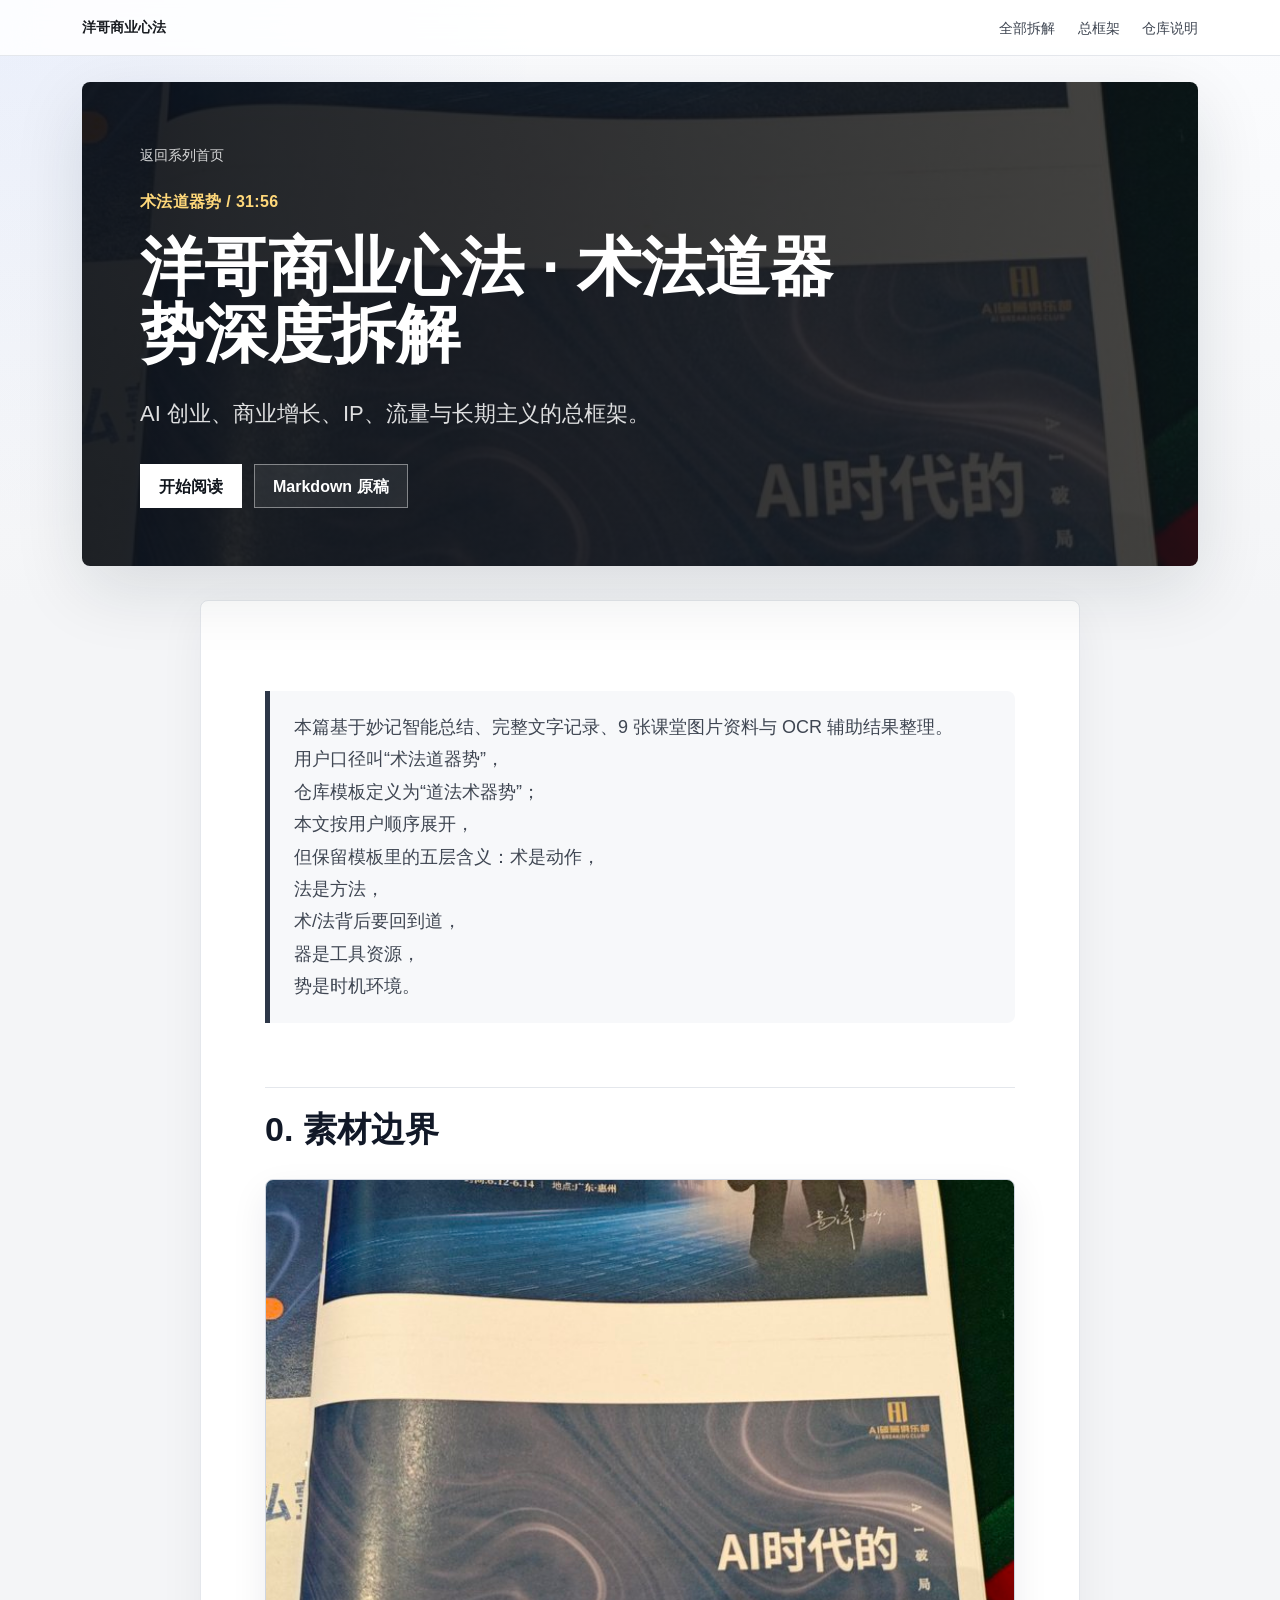
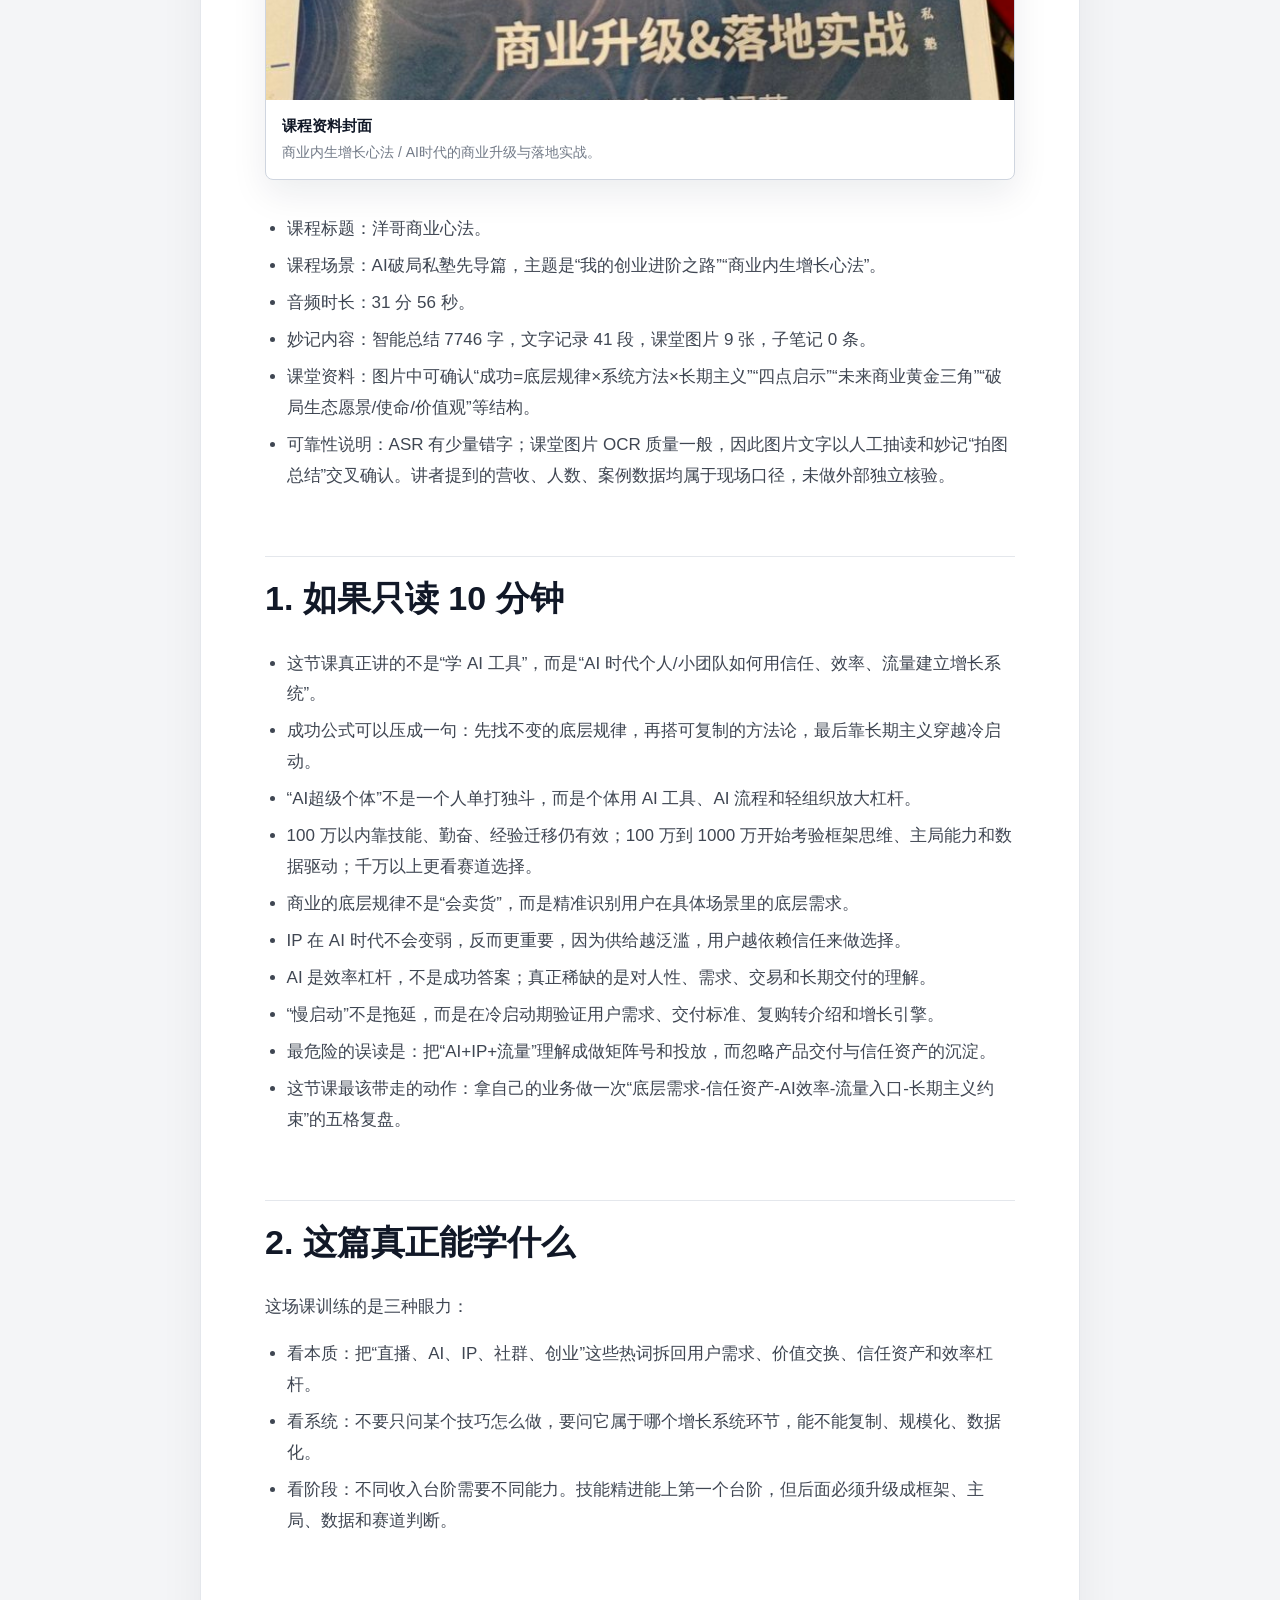
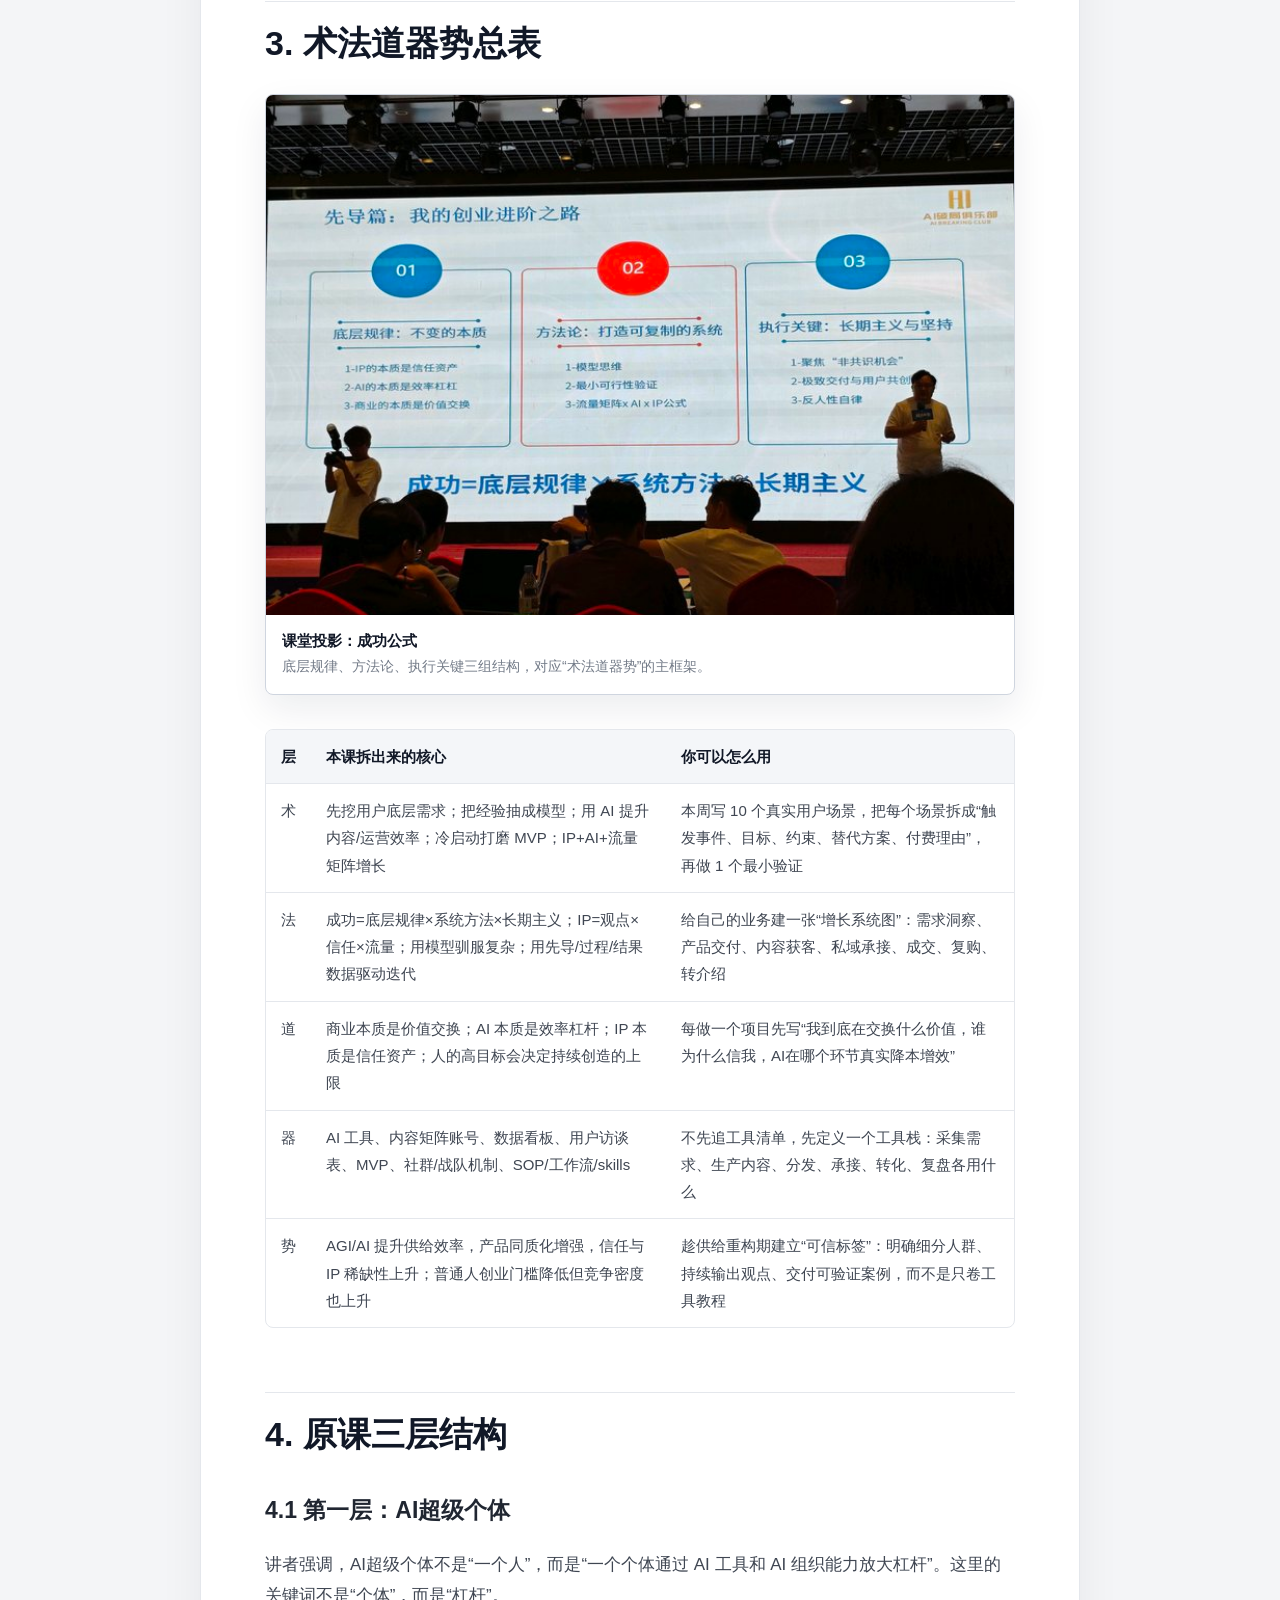
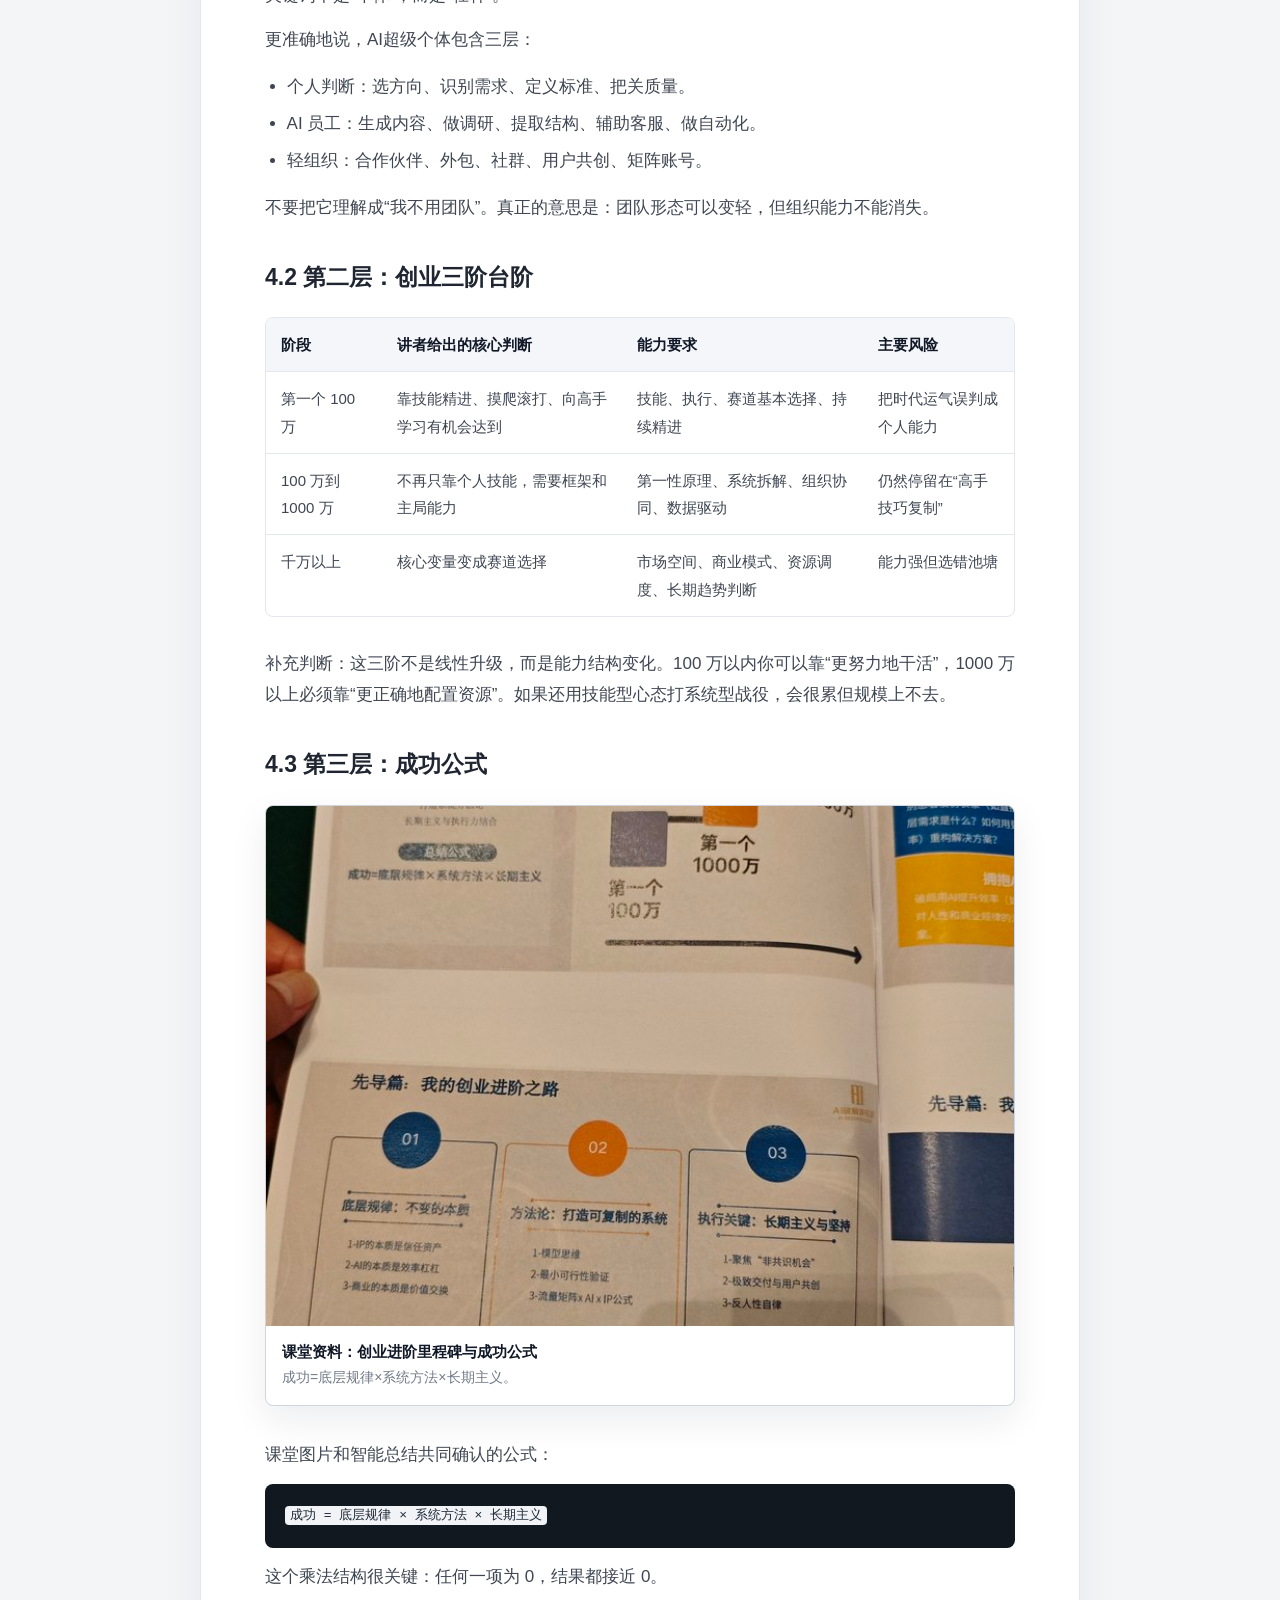
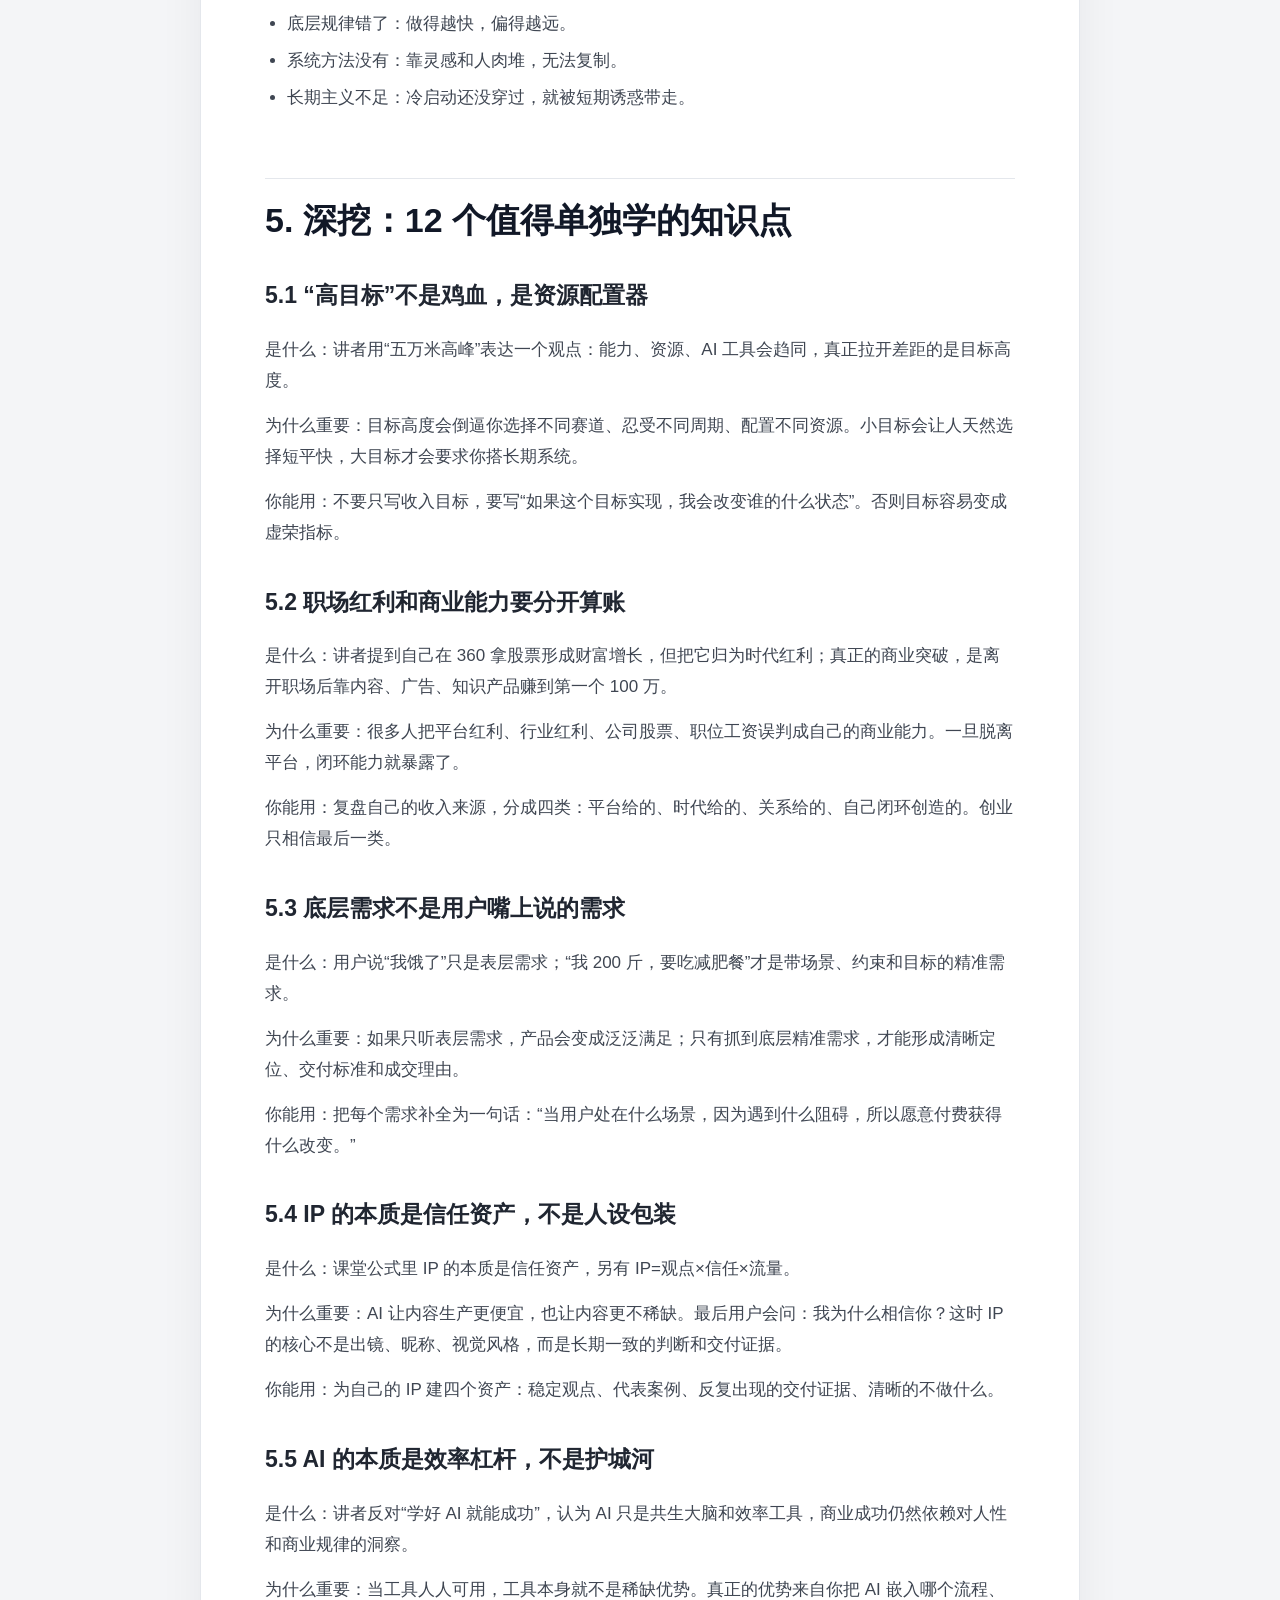
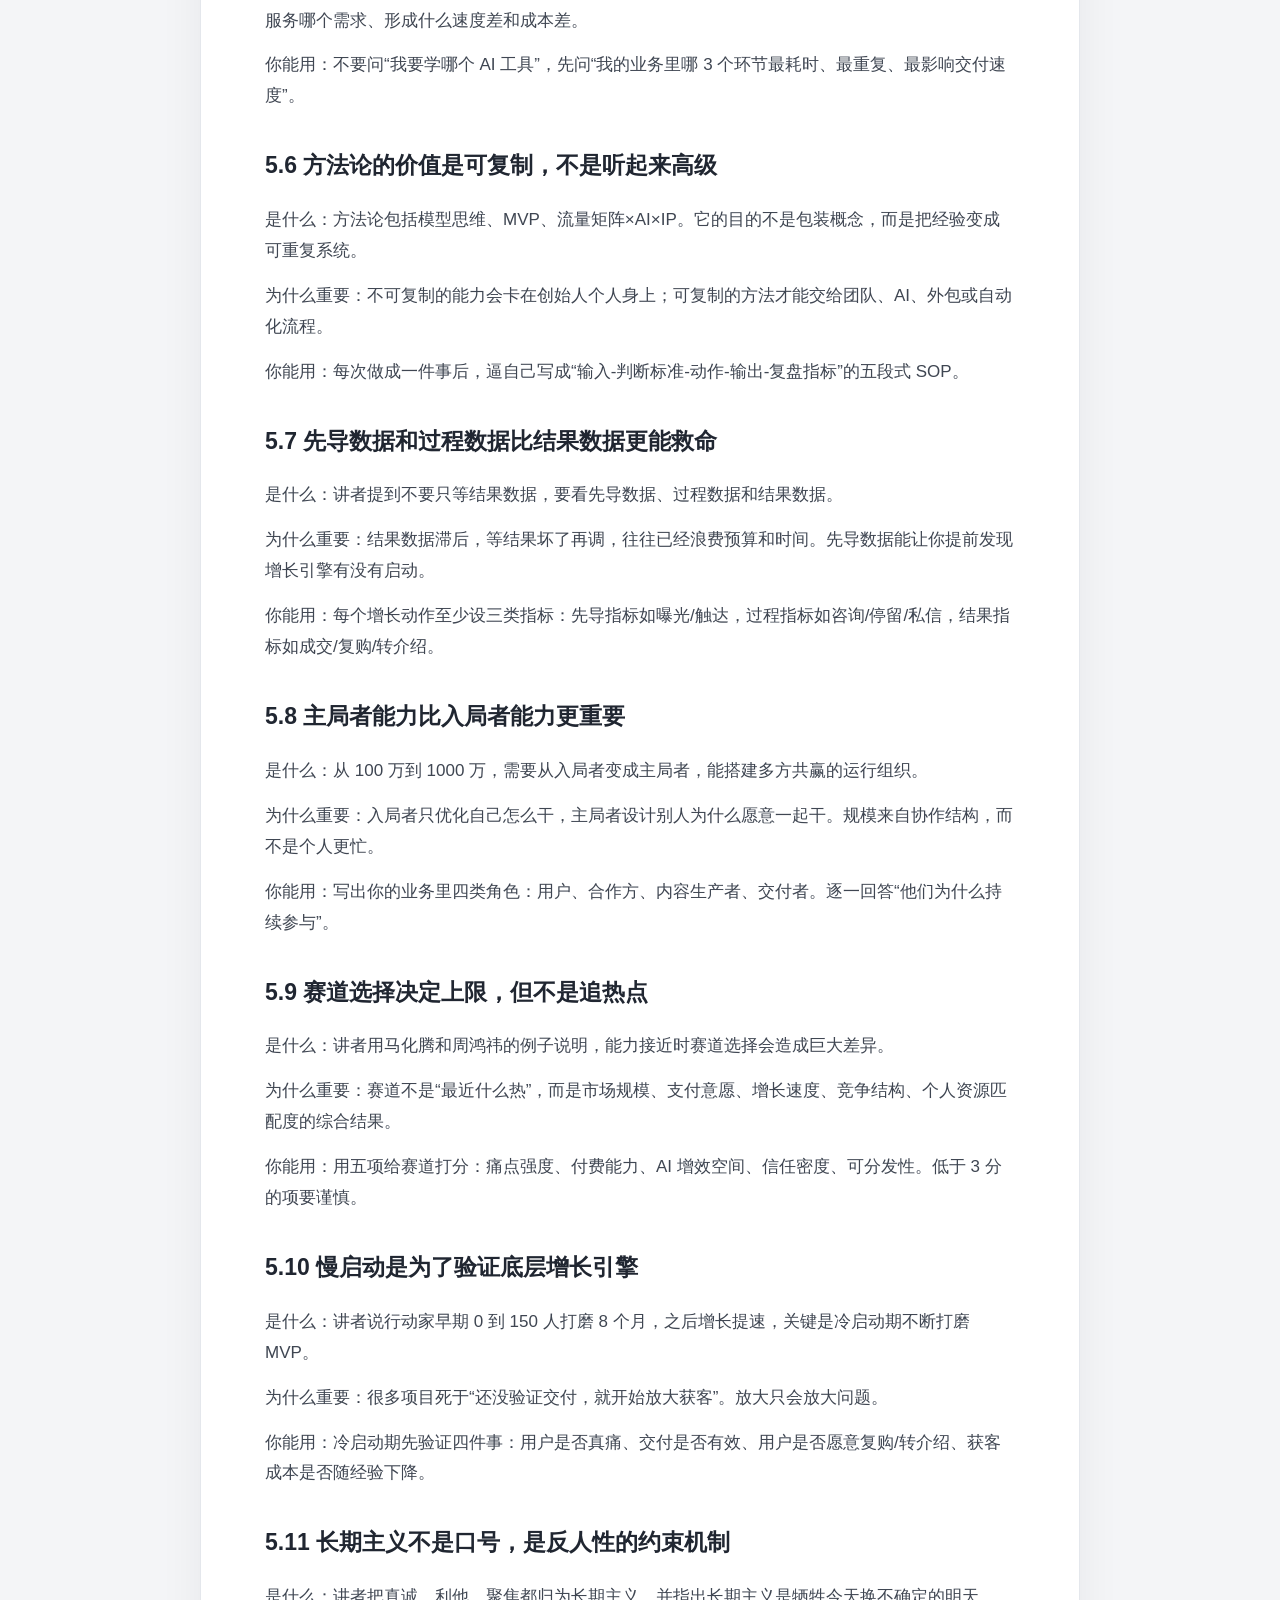
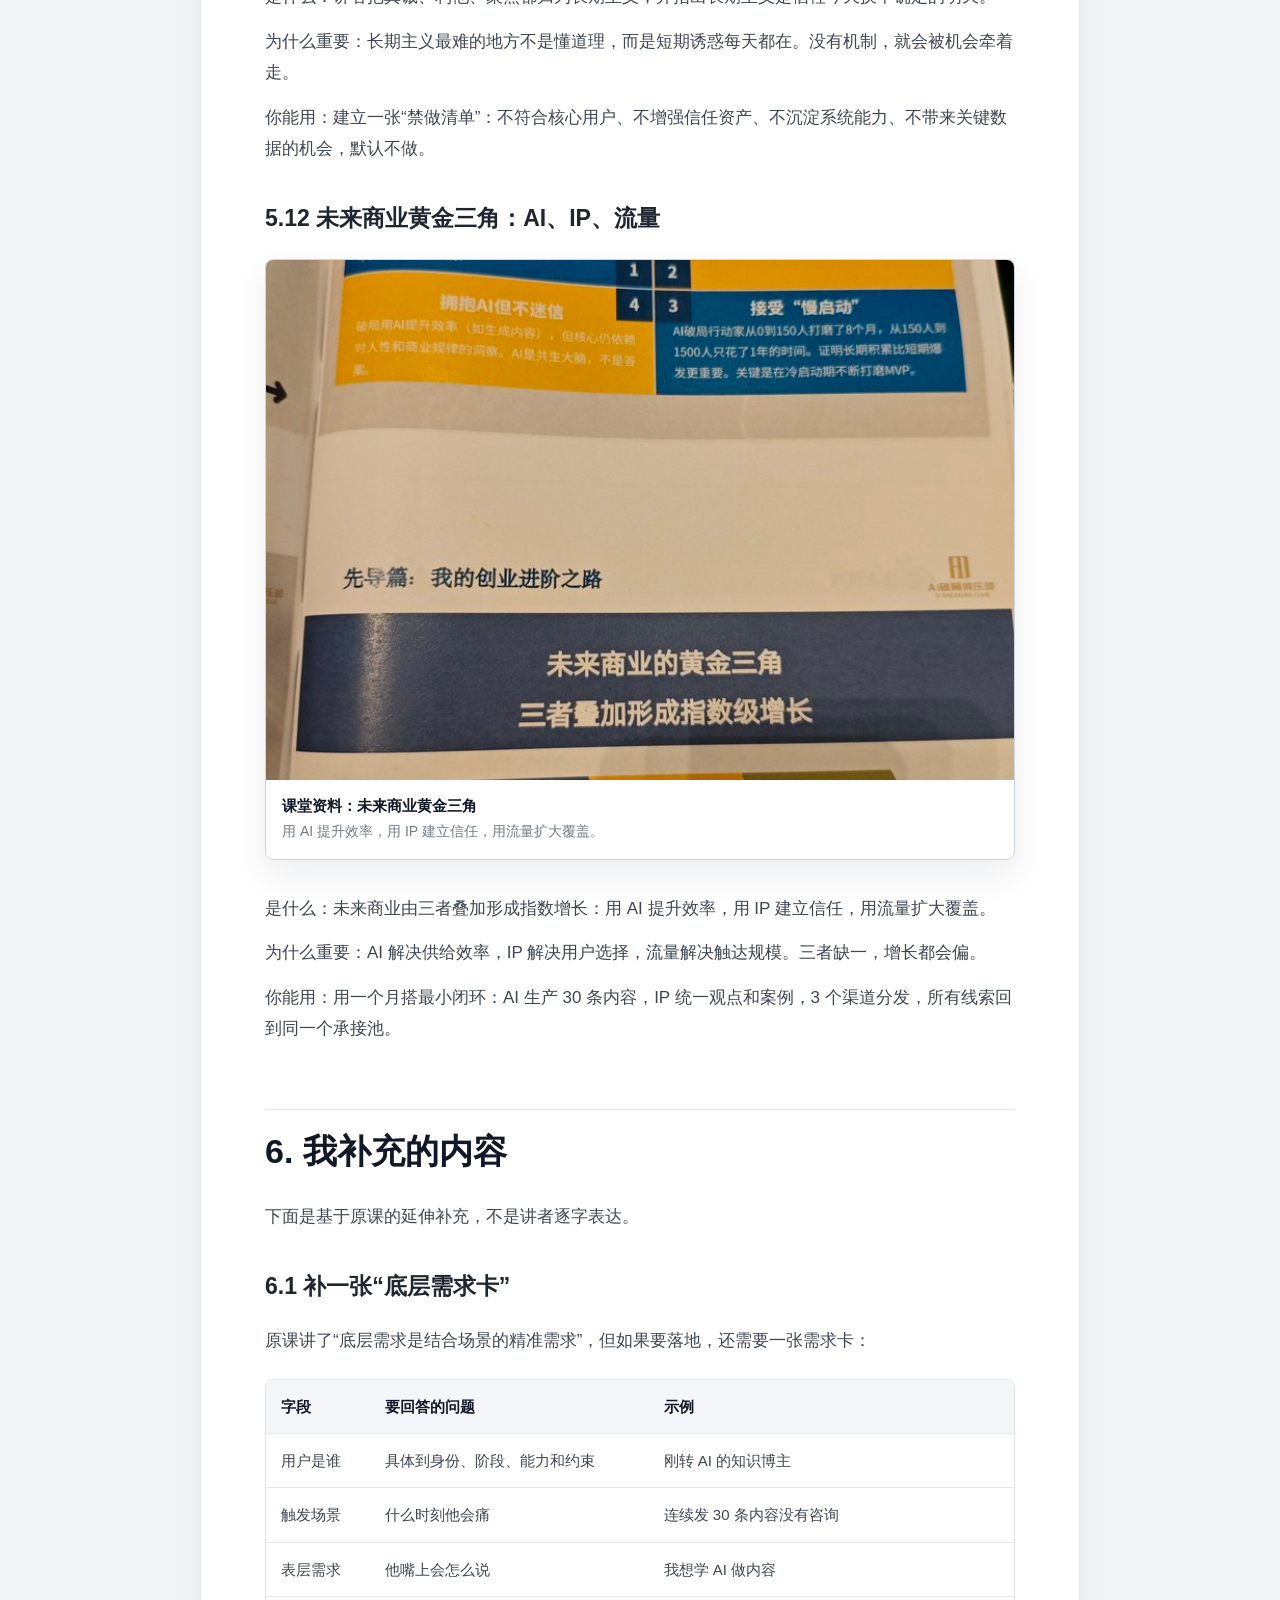
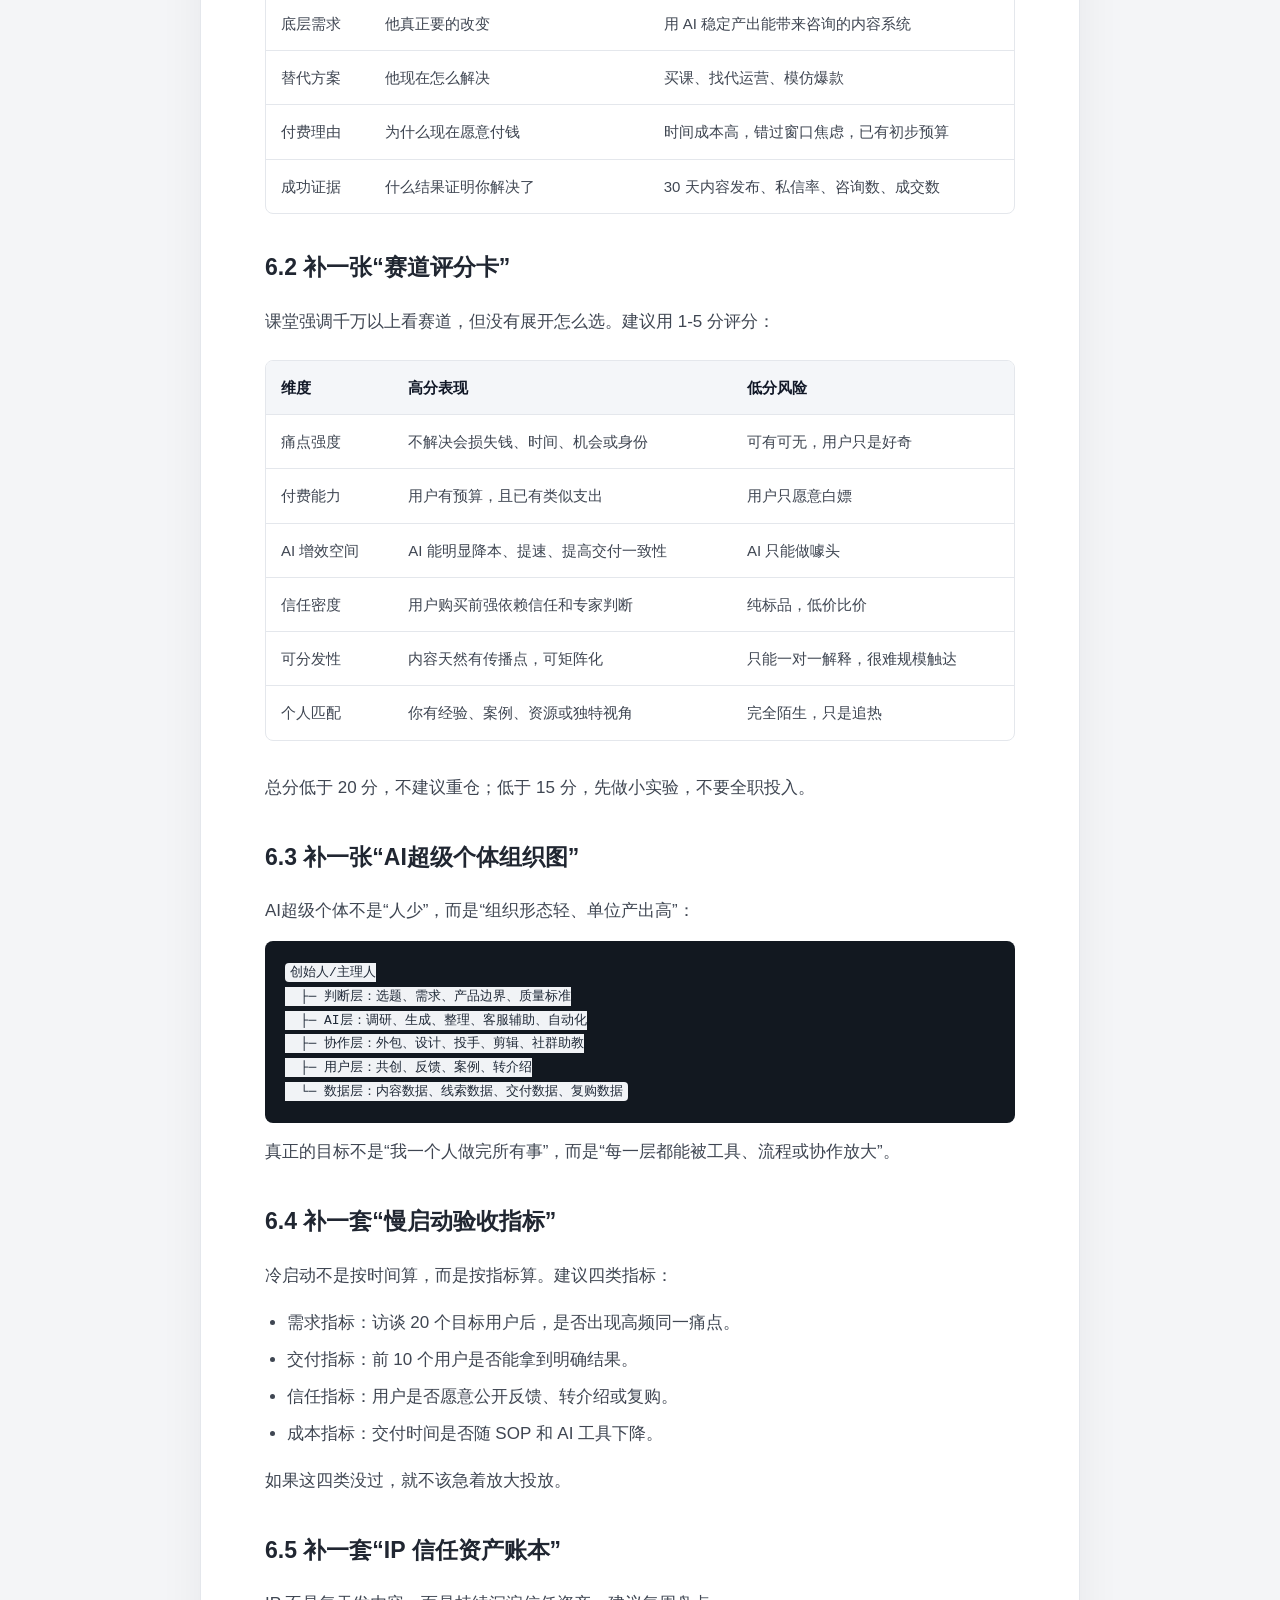
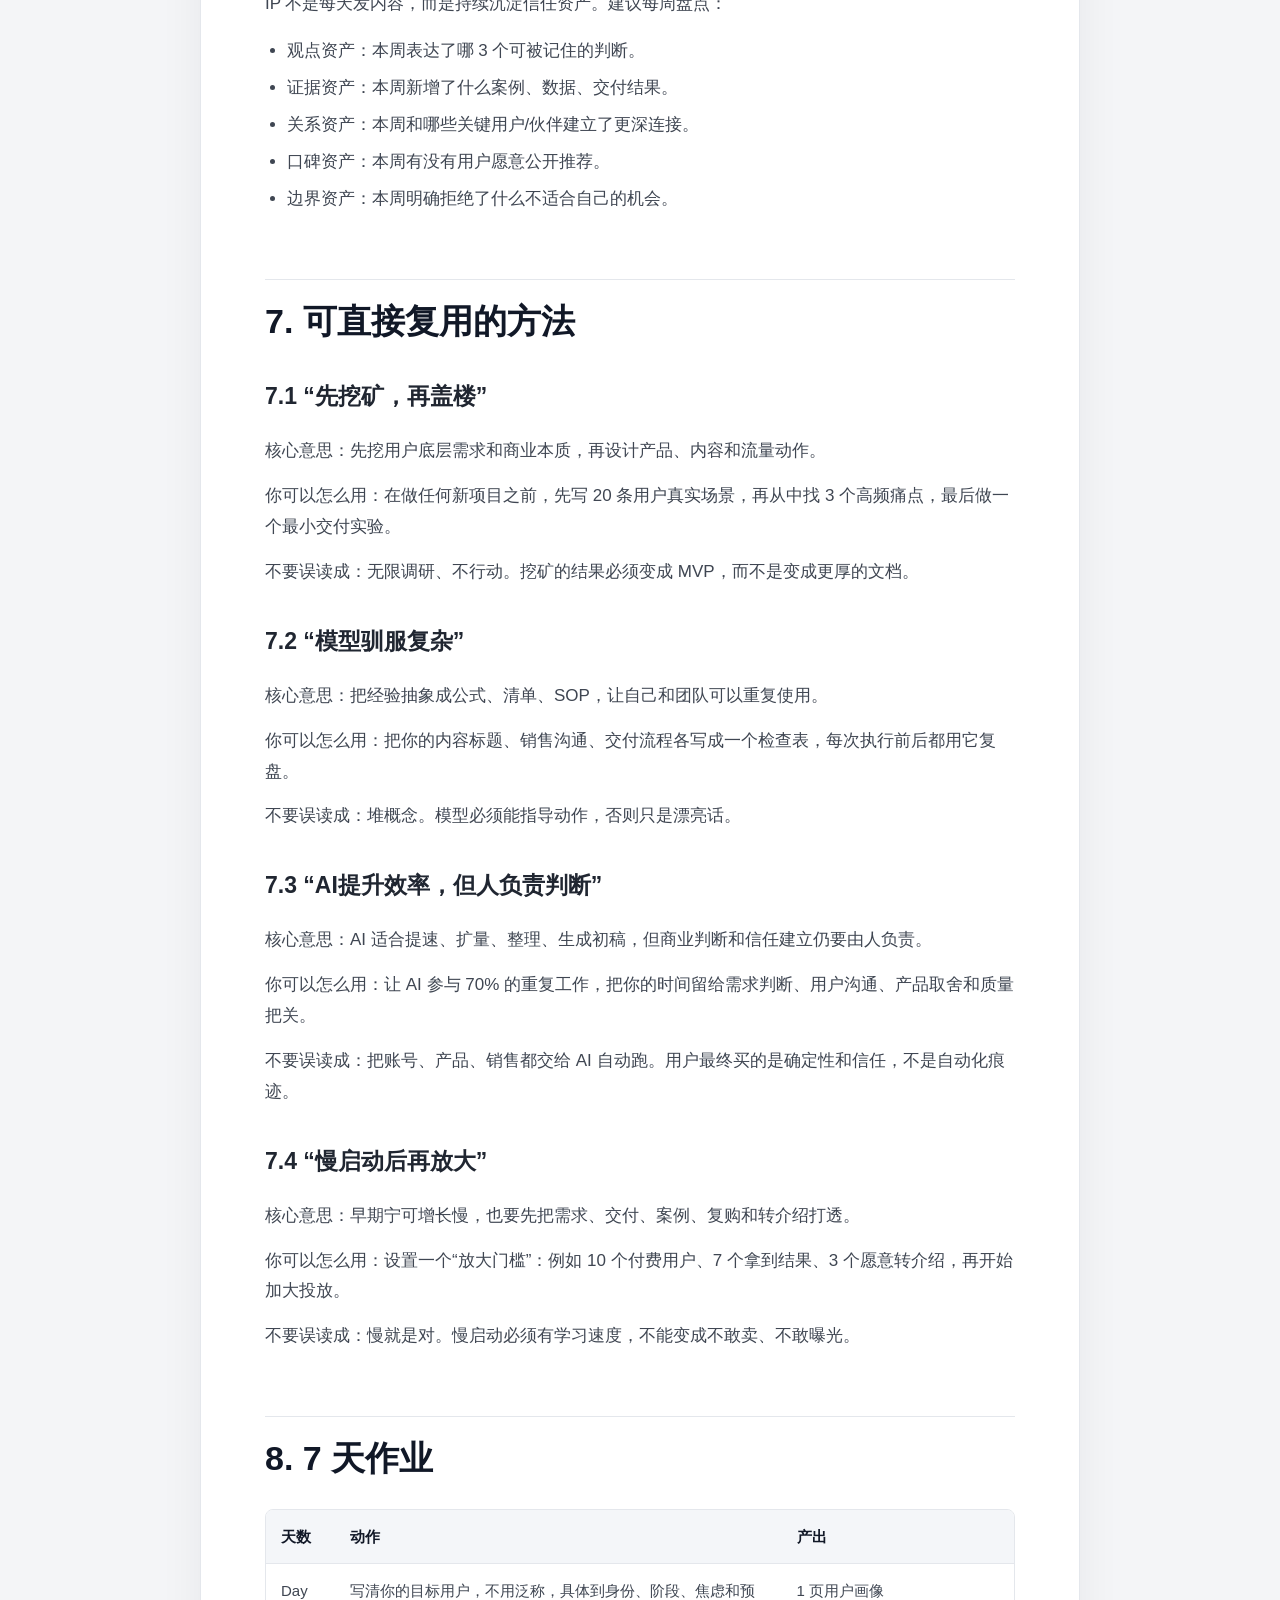
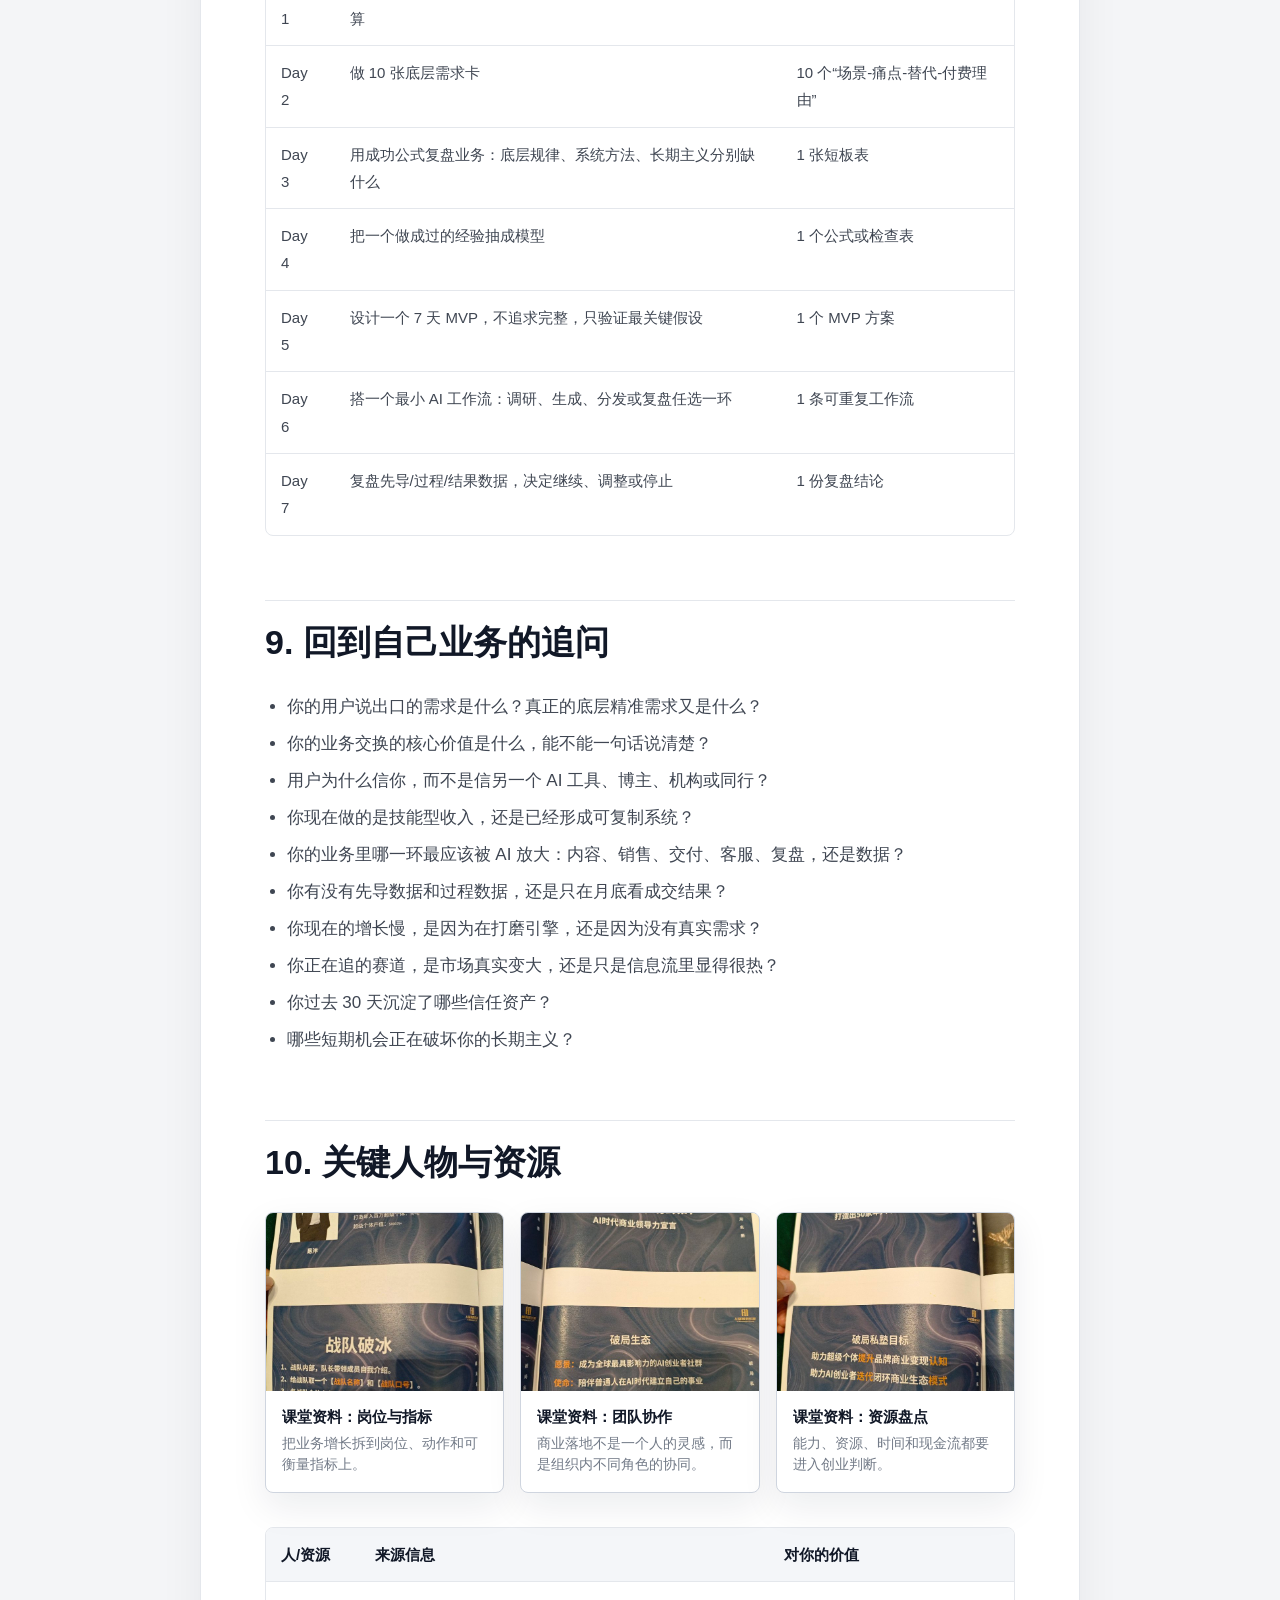
==== notes/1912868579112712840/index.html @ afb0d83e "Add multi-note business deconstructions" ====
<!doctype html>
<html lang="zh-CN">
<head>
  <meta charset="utf-8">
  <meta name="viewport" content="width=device-width, initial-scale=1">
  <title>洋哥商业心法 · 术法道器势深度拆解 · 术法道器势拆解</title>
  <meta name="description" content="AI 创业、商业增长、IP、流量与长期主义的总框架。">
  <link rel="stylesheet" href="../../styles.css">
</head>
<body>
<header class="site-header">
    <nav>
      <a href="../../index.html" class="brand">洋哥商业心法</a>
      <div>
        <a href="../../index.html#notes">全部拆解</a>
        <a href="../../index.html#framework">总框架</a>
        <a href="../../README.md">仓库说明</a>
      </div>
    </nav>
  </header>
  <main id="top">
    <section class="article-hero" style="--hero-image: url('../../assets/class-images/03-003_aJR6Tk-01.jpg')">
      <div class="article-hero-copy">
        <a class="back-link" href="../../index.html">返回系列首页</a>
        <p class="meta">术法道器势 / 31:56</p>
        <h1>洋哥商业心法 · 术法道器势深度拆解</h1>
        <p class="lead">AI 创业、商业增长、IP、流量与长期主义的总框架。</p>
        <div class="actions">
          <a class="button primary" href="#1-如果只读-10-分钟">开始阅读</a>
          <a class="button ghost" href="../../analysis.md">Markdown 原稿</a>
        </div>
      </div>
    </section>

    <article class="content">
<blockquote><p>本篇基于妙记智能总结、完整文字记录、9 张课堂图片资料与 OCR 辅助结果整理。<br>用户口径叫“术法道器势”，<br>仓库模板定义为“道法术器势”；<br>本文按用户顺序展开，<br>但保留模板里的五层含义：术是动作，<br>法是方法，<br>术/法背后要回到道，<br>器是工具资源，<br>势是时机环境。<br></p></blockquote>
<h2 id="0-素材边界">0. 素材边界</h2>
<div class="material-single">
<figure class="inline-material">
  <a href="../../assets/class-images/03-003_aJR6Tk-01.jpg" target="_blank" rel="noreferrer">
    <img src="../../assets/class-images/03-003_aJR6Tk-01.jpg" alt="课程资料封面" loading="lazy">
  </a>
  <figcaption><strong>课程资料封面</strong><span>商业内生增长心法 / AI时代的商业升级与落地实战。</span></figcaption>
</figure>
</div>
<ul>
<li>课程标题：洋哥商业心法。</li>
<li>课程场景：AI破局私塾先导篇，主题是“我的创业进阶之路”“商业内生增长心法”。</li>
<li>音频时长：31 分 56 秒。</li>
<li>妙记内容：智能总结 7746 字，文字记录 41 段，课堂图片 9 张，子笔记 0 条。</li>
<li>课堂资料：图片中可确认“成功=底层规律×系统方法×长期主义”“四点启示”“未来商业黄金三角”“破局生态愿景/使命/价值观”等结构。</li>
<li>可靠性说明：ASR 有少量错字；课堂图片 OCR 质量一般，因此图片文字以人工抽读和妙记“拍图总结”交叉确认。讲者提到的营收、人数、案例数据均属于现场口径，未做外部独立核验。</li>
</ul>
<h2 id="1-如果只读-10-分钟">1. 如果只读 10 分钟</h2>
<ul>
<li>这节课真正讲的不是“学 AI 工具”，而是“AI 时代个人/小团队如何用信任、效率、流量建立增长系统”。</li>
<li>成功公式可以压成一句：先找不变的底层规律，再搭可复制的方法论，最后靠长期主义穿越冷启动。</li>
<li>“AI超级个体”不是一个人单打独斗，而是个体用 AI 工具、AI 流程和轻组织放大杠杆。</li>
<li>100 万以内靠技能、勤奋、经验迁移仍有效；100 万到 1000 万开始考验框架思维、主局能力和数据驱动；千万以上更看赛道选择。</li>
<li>商业的底层规律不是“会卖货”，而是精准识别用户在具体场景里的底层需求。</li>
<li>IP 在 AI 时代不会变弱，反而更重要，因为供给越泛滥，用户越依赖信任来做选择。</li>
<li>AI 是效率杠杆，不是成功答案；真正稀缺的是对人性、需求、交易和长期交付的理解。</li>
<li>“慢启动”不是拖延，而是在冷启动期验证用户需求、交付标准、复购转介绍和增长引擎。</li>
<li>最危险的误读是：把“AI+IP+流量”理解成做矩阵号和投放，而忽略产品交付与信任资产的沉淀。</li>
<li>这节课最该带走的动作：拿自己的业务做一次“底层需求-信任资产-AI效率-流量入口-长期主义约束”的五格复盘。</li>
</ul>
<h2 id="2-这篇真正能学什么">2. 这篇真正能学什么</h2>
<p>这场课训练的是三种眼力：</p>
<ul>
<li>看本质：把“直播、AI、IP、社群、创业”这些热词拆回用户需求、价值交换、信任资产和效率杠杆。</li>
<li>看系统：不要只问某个技巧怎么做，要问它属于哪个增长系统环节，能不能复制、规模化、数据化。</li>
<li>看阶段：不同收入台阶需要不同能力。技能精进能上第一个台阶，但后面必须升级成框架、主局、数据和赛道判断。</li>
</ul>
<h2 id="3-术法道器势总表">3. 术法道器势总表</h2>
<div class="material-single">
<figure class="inline-material">
  <a href="../../assets/class-images/01-001_WadRXb-01.jpg" target="_blank" rel="noreferrer">
    <img src="../../assets/class-images/01-001_WadRXb-01.jpg" alt="课堂投影：成功公式" loading="lazy">
  </a>
  <figcaption><strong>课堂投影：成功公式</strong><span>底层规律、方法论、执行关键三组结构，对应“术法道器势”的主框架。</span></figcaption>
</figure>
</div>
<div class="table-wrap"><table><thead><tr><th>层</th><th>本课拆出来的核心</th><th>你可以怎么用</th></tr></thead><tbody><tr><td>术</td><td>先挖用户底层需求；把经验抽成模型；用 AI 提升内容/运营效率；冷启动打磨 MVP；IP+AI+流量矩阵增长</td><td>本周写 10 个真实用户场景，把每个场景拆成“触发事件、目标、约束、替代方案、付费理由”，再做 1 个最小验证</td></tr><tr><td>法</td><td>成功=底层规律×系统方法×长期主义；IP=观点×信任×流量；用模型驯服复杂；用先导/过程/结果数据驱动迭代</td><td>给自己的业务建一张“增长系统图”：需求洞察、产品交付、内容获客、私域承接、成交、复购、转介绍</td></tr><tr><td>道</td><td>商业本质是价值交换；AI 本质是效率杠杆；IP 本质是信任资产；人的高目标会决定持续创造的上限</td><td>每做一个项目先写“我到底在交换什么价值，谁为什么信我，AI在哪个环节真实降本增效”</td></tr><tr><td>器</td><td>AI 工具、内容矩阵账号、数据看板、用户访谈表、MVP、社群/战队机制、SOP/工作流/skills</td><td>不先追工具清单，先定义一个工具栈：采集需求、生产内容、分发、承接、转化、复盘各用什么</td></tr><tr><td>势</td><td>AGI/AI 提升供给效率，产品同质化增强，信任与 IP 稀缺性上升；普通人创业门槛降低但竞争密度也上升</td><td>趁供给重构期建立“可信标签”：明确细分人群、持续输出观点、交付可验证案例，而不是只卷工具教程</td></tr></tbody></table></div>
<h2 id="4-原课三层结构">4. 原课三层结构</h2>
<h3 id="4-1-第一层-ai超级个体">4.1 第一层：AI超级个体</h3>
<p>讲者强调，AI超级个体不是“一个人”，而是“一个个体通过 AI 工具和 AI 组织能力放大杠杆”。这里的关键词不是“个体”，而是“杠杆”。</p>
<p>更准确地说，AI超级个体包含三层：</p>
<ul>
<li>个人判断：选方向、识别需求、定义标准、把关质量。</li>
<li>AI 员工：生成内容、做调研、提取结构、辅助客服、做自动化。</li>
<li>轻组织：合作伙伴、外包、社群、用户共创、矩阵账号。</li>
</ul>
<p>不要把它理解成“我不用团队”。真正的意思是：团队形态可以变轻，但组织能力不能消失。</p>
<h3 id="4-2-第二层-创业三阶台阶">4.2 第二层：创业三阶台阶</h3>
<div class="table-wrap"><table><thead><tr><th>阶段</th><th>讲者给出的核心判断</th><th>能力要求</th><th>主要风险</th></tr></thead><tbody><tr><td>第一个 100 万</td><td>靠技能精进、摸爬滚打、向高手学习有机会达到</td><td>技能、执行、赛道基本选择、持续精进</td><td>把时代运气误判成个人能力</td></tr><tr><td>100 万到 1000 万</td><td>不再只靠个人技能，需要框架和主局能力</td><td>第一性原理、系统拆解、组织协同、数据驱动</td><td>仍然停留在“高手技巧复制”</td></tr><tr><td>千万以上</td><td>核心变量变成赛道选择</td><td>市场空间、商业模式、资源调度、长期趋势判断</td><td>能力强但选错池塘</td></tr></tbody></table></div>
<p>补充判断：这三阶不是线性升级，而是能力结构变化。100 万以内你可以靠“更努力地干活”，1000 万以上必须靠“更正确地配置资源”。如果还用技能型心态打系统型战役，会很累但规模上不去。</p>
<h3 id="4-3-第三层-成功公式">4.3 第三层：成功公式</h3>
<div class="material-single">
<figure class="inline-material">
  <a href="../../assets/class-images/08-008_2irXy8-01.jpg" target="_blank" rel="noreferrer">
    <img src="../../assets/class-images/08-008_2irXy8-01.jpg" alt="课堂资料：创业进阶里程碑与成功公式" loading="lazy">
  </a>
  <figcaption><strong>课堂资料：创业进阶里程碑与成功公式</strong><span>成功=底层规律×系统方法×长期主义。</span></figcaption>
</figure>
</div>
<p>课堂图片和智能总结共同确认的公式：</p>
<pre><code>成功 = 底层规律 × 系统方法 × 长期主义</code></pre>
<p>这个乘法结构很关键：任何一项为 0，结果都接近 0。</p>
<ul>
<li>底层规律错了：做得越快，偏得越远。</li>
<li>系统方法没有：靠灵感和人肉堆，无法复制。</li>
<li>长期主义不足：冷启动还没穿过，就被短期诱惑带走。</li>
</ul>
<h2 id="5-深挖-12-个值得单独学的知识点">5. 深挖：12 个值得单独学的知识点</h2>
<h3 id="5-1-高目标-不是鸡血-是资源配置器">5.1 “高目标”不是鸡血，是资源配置器</h3>
<p>是什么：讲者用“五万米高峰”表达一个观点：能力、资源、AI 工具会趋同，真正拉开差距的是目标高度。</p>
<p>为什么重要：目标高度会倒逼你选择不同赛道、忍受不同周期、配置不同资源。小目标会让人天然选择短平快，大目标才会要求你搭长期系统。</p>
<p>你能用：不要只写收入目标，要写“如果这个目标实现，我会改变谁的什么状态”。否则目标容易变成虚荣指标。</p>
<h3 id="5-2-职场红利和商业能力要分开算账">5.2 职场红利和商业能力要分开算账</h3>
<p>是什么：讲者提到自己在 360 拿股票形成财富增长，但把它归为时代红利；真正的商业突破，是离开职场后靠内容、广告、知识产品赚到第一个 100 万。</p>
<p>为什么重要：很多人把平台红利、行业红利、公司股票、职位工资误判成自己的商业能力。一旦脱离平台，闭环能力就暴露了。</p>
<p>你能用：复盘自己的收入来源，分成四类：平台给的、时代给的、关系给的、自己闭环创造的。创业只相信最后一类。</p>
<h3 id="5-3-底层需求不是用户嘴上说的需求">5.3 底层需求不是用户嘴上说的需求</h3>
<p>是什么：用户说“我饿了”只是表层需求；“我 200 斤，要吃减肥餐”才是带场景、约束和目标的精准需求。</p>
<p>为什么重要：如果只听表层需求，产品会变成泛泛满足；只有抓到底层精准需求，才能形成清晰定位、交付标准和成交理由。</p>
<p>你能用：把每个需求补全为一句话：“当用户处在什么场景，因为遇到什么阻碍，所以愿意付费获得什么改变。”</p>
<h3 id="5-4-ip-的本质是信任资产-不是人设包装">5.4 IP 的本质是信任资产，不是人设包装</h3>
<p>是什么：课堂公式里 IP 的本质是信任资产，另有 IP=观点×信任×流量。</p>
<p>为什么重要：AI 让内容生产更便宜，也让内容更不稀缺。最后用户会问：我为什么相信你？这时 IP 的核心不是出镜、昵称、视觉风格，而是长期一致的判断和交付证据。</p>
<p>你能用：为自己的 IP 建四个资产：稳定观点、代表案例、反复出现的交付证据、清晰的不做什么。</p>
<h3 id="5-5-ai-的本质是效率杠杆-不是护城河">5.5 AI 的本质是效率杠杆，不是护城河</h3>
<p>是什么：讲者反对“学好 AI 就能成功”，认为 AI 只是共生大脑和效率工具，商业成功仍然依赖对人性和商业规律的洞察。</p>
<p>为什么重要：当工具人人可用，工具本身就不是稀缺优势。真正的优势来自你把 AI 嵌入哪个流程、服务哪个需求、形成什么速度差和成本差。</p>
<p>你能用：不要问“我要学哪个 AI 工具”，先问“我的业务里哪 3 个环节最耗时、最重复、最影响交付速度”。</p>
<h3 id="5-6-方法论的价值是可复制-不是听起来高级">5.6 方法论的价值是可复制，不是听起来高级</h3>
<p>是什么：方法论包括模型思维、MVP、流量矩阵×AI×IP。它的目的不是包装概念，而是把经验变成可重复系统。</p>
<p>为什么重要：不可复制的能力会卡在创始人个人身上；可复制的方法才能交给团队、AI、外包或自动化流程。</p>
<p>你能用：每次做成一件事后，逼自己写成“输入-判断标准-动作-输出-复盘指标”的五段式 SOP。</p>
<h3 id="5-7-先导数据和过程数据比结果数据更能救命">5.7 先导数据和过程数据比结果数据更能救命</h3>
<p>是什么：讲者提到不要只等结果数据，要看先导数据、过程数据和结果数据。</p>
<p>为什么重要：结果数据滞后，等结果坏了再调，往往已经浪费预算和时间。先导数据能让你提前发现增长引擎有没有启动。</p>
<p>你能用：每个增长动作至少设三类指标：先导指标如曝光/触达，过程指标如咨询/停留/私信，结果指标如成交/复购/转介绍。</p>
<h3 id="5-8-主局者能力比入局者能力更重要">5.8 主局者能力比入局者能力更重要</h3>
<p>是什么：从 100 万到 1000 万，需要从入局者变成主局者，能搭建多方共赢的运行组织。</p>
<p>为什么重要：入局者只优化自己怎么干，主局者设计别人为什么愿意一起干。规模来自协作结构，而不是个人更忙。</p>
<p>你能用：写出你的业务里四类角色：用户、合作方、内容生产者、交付者。逐一回答“他们为什么持续参与”。</p>
<h3 id="5-9-赛道选择决定上限-但不是追热点">5.9 赛道选择决定上限，但不是追热点</h3>
<p>是什么：讲者用马化腾和周鸿祎的例子说明，能力接近时赛道选择会造成巨大差异。</p>
<p>为什么重要：赛道不是“最近什么热”，而是市场规模、支付意愿、增长速度、竞争结构、个人资源匹配度的综合结果。</p>
<p>你能用：用五项给赛道打分：痛点强度、付费能力、AI 增效空间、信任密度、可分发性。低于 3 分的项要谨慎。</p>
<h3 id="5-10-慢启动是为了验证底层增长引擎">5.10 慢启动是为了验证底层增长引擎</h3>
<p>是什么：讲者说行动家早期 0 到 150 人打磨 8 个月，之后增长提速，关键是冷启动期不断打磨 MVP。</p>
<p>为什么重要：很多项目死于“还没验证交付，就开始放大获客”。放大只会放大问题。</p>
<p>你能用：冷启动期先验证四件事：用户是否真痛、交付是否有效、用户是否愿意复购/转介绍、获客成本是否随经验下降。</p>
<h3 id="5-11-长期主义不是口号-是反人性的约束机制">5.11 长期主义不是口号，是反人性的约束机制</h3>
<p>是什么：讲者把真诚、利他、聚焦都归为长期主义，并指出长期主义是牺牲今天换不确定的明天。</p>
<p>为什么重要：长期主义最难的地方不是懂道理，而是短期诱惑每天都在。没有机制，就会被机会牵着走。</p>
<p>你能用：建立一张“禁做清单”：不符合核心用户、不增强信任资产、不沉淀系统能力、不带来关键数据的机会，默认不做。</p>
<h3 id="5-12-未来商业黄金三角-ai-ip-流量">5.12 未来商业黄金三角：AI、IP、流量</h3>
<div class="material-single">
<figure class="inline-material">
  <a href="../../assets/class-images/09-009_4YSOi6-01.jpg" target="_blank" rel="noreferrer">
    <img src="../../assets/class-images/09-009_4YSOi6-01.jpg" alt="课堂资料：未来商业黄金三角" loading="lazy">
  </a>
  <figcaption><strong>课堂资料：未来商业黄金三角</strong><span>用 AI 提升效率，用 IP 建立信任，用流量扩大覆盖。</span></figcaption>
</figure>
</div>
<p>是什么：未来商业由三者叠加形成指数增长：用 AI 提升效率，用 IP 建立信任，用流量扩大覆盖。</p>
<p>为什么重要：AI 解决供给效率，IP 解决用户选择，流量解决触达规模。三者缺一，增长都会偏。</p>
<p>你能用：用一个月搭最小闭环：AI 生产 30 条内容，IP 统一观点和案例，3 个渠道分发，所有线索回到同一个承接池。</p>
<h2 id="6-我补充的内容">6. 我补充的内容</h2>
<p>下面是基于原课的延伸补充，不是讲者逐字表达。</p>
<h3 id="6-1-补一张-底层需求卡">6.1 补一张“底层需求卡”</h3>
<p>原课讲了“底层需求是结合场景的精准需求”，但如果要落地，还需要一张需求卡：</p>
<div class="table-wrap"><table><thead><tr><th>字段</th><th>要回答的问题</th><th>示例</th></tr></thead><tbody><tr><td>用户是谁</td><td>具体到身份、阶段、能力和约束</td><td>刚转 AI 的知识博主</td></tr><tr><td>触发场景</td><td>什么时刻他会痛</td><td>连续发 30 条内容没有咨询</td></tr><tr><td>表层需求</td><td>他嘴上会怎么说</td><td>我想学 AI 做内容</td></tr><tr><td>底层需求</td><td>他真正要的改变</td><td>用 AI 稳定产出能带来咨询的内容系统</td></tr><tr><td>替代方案</td><td>他现在怎么解决</td><td>买课、找代运营、模仿爆款</td></tr><tr><td>付费理由</td><td>为什么现在愿意付钱</td><td>时间成本高，错过窗口焦虑，已有初步预算</td></tr><tr><td>成功证据</td><td>什么结果证明你解决了</td><td>30 天内容发布、私信率、咨询数、成交数</td></tr></tbody></table></div>
<h3 id="6-2-补一张-赛道评分卡">6.2 补一张“赛道评分卡”</h3>
<p>课堂强调千万以上看赛道，但没有展开怎么选。建议用 1-5 分评分：</p>
<div class="table-wrap"><table><thead><tr><th>维度</th><th>高分表现</th><th>低分风险</th></tr></thead><tbody><tr><td>痛点强度</td><td>不解决会损失钱、时间、机会或身份</td><td>可有可无，用户只是好奇</td></tr><tr><td>付费能力</td><td>用户有预算，且已有类似支出</td><td>用户只愿意白嫖</td></tr><tr><td>AI 增效空间</td><td>AI 能明显降本、提速、提高交付一致性</td><td>AI 只能做噱头</td></tr><tr><td>信任密度</td><td>用户购买前强依赖信任和专家判断</td><td>纯标品，低价比价</td></tr><tr><td>可分发性</td><td>内容天然有传播点，可矩阵化</td><td>只能一对一解释，很难规模触达</td></tr><tr><td>个人匹配</td><td>你有经验、案例、资源或独特视角</td><td>完全陌生，只是追热</td></tr></tbody></table></div>
<p>总分低于 20 分，不建议重仓；低于 15 分，先做小实验，不要全职投入。</p>
<h3 id="6-3-补一张-ai超级个体组织图">6.3 补一张“AI超级个体组织图”</h3>
<p>AI超级个体不是“人少”，而是“组织形态轻、单位产出高”：</p>
<pre><code>创始人/主理人
  ├─ 判断层：选题、需求、产品边界、质量标准
  ├─ AI层：调研、生成、整理、客服辅助、自动化
  ├─ 协作层：外包、设计、投手、剪辑、社群助教
  ├─ 用户层：共创、反馈、案例、转介绍
  └─ 数据层：内容数据、线索数据、交付数据、复购数据</code></pre>
<p>真正的目标不是“我一个人做完所有事”，而是“每一层都能被工具、流程或协作放大”。</p>
<h3 id="6-4-补一套-慢启动验收指标">6.4 补一套“慢启动验收指标”</h3>
<p>冷启动不是按时间算，而是按指标算。建议四类指标：</p>
<ul>
<li>需求指标：访谈 20 个目标用户后，是否出现高频同一痛点。</li>
<li>交付指标：前 10 个用户是否能拿到明确结果。</li>
<li>信任指标：用户是否愿意公开反馈、转介绍或复购。</li>
<li>成本指标：交付时间是否随 SOP 和 AI 工具下降。</li>
</ul>
<p>如果这四类没过，就不该急着放大投放。</p>
<h3 id="6-5-补一套-ip-信任资产账本">6.5 补一套“IP 信任资产账本”</h3>
<p>IP 不是每天发内容，而是持续沉淀信任资产。建议每周盘点：</p>
<ul>
<li>观点资产：本周表达了哪 3 个可被记住的判断。</li>
<li>证据资产：本周新增了什么案例、数据、交付结果。</li>
<li>关系资产：本周和哪些关键用户/伙伴建立了更深连接。</li>
<li>口碑资产：本周有没有用户愿意公开推荐。</li>
<li>边界资产：本周明确拒绝了什么不适合自己的机会。</li>
</ul>
<h2 id="7-可直接复用的方法">7. 可直接复用的方法</h2>
<h3 id="7-1-先挖矿-再盖楼">7.1 “先挖矿，再盖楼”</h3>
<p>核心意思：先挖用户底层需求和商业本质，再设计产品、内容和流量动作。</p>
<p>你可以怎么用：在做任何新项目之前，先写 20 条用户真实场景，再从中找 3 个高频痛点，最后做一个最小交付实验。</p>
<p>不要误读成：无限调研、不行动。挖矿的结果必须变成 MVP，而不是变成更厚的文档。</p>
<h3 id="7-2-模型驯服复杂">7.2 “模型驯服复杂”</h3>
<p>核心意思：把经验抽象成公式、清单、SOP，让自己和团队可以重复使用。</p>
<p>你可以怎么用：把你的内容标题、销售沟通、交付流程各写成一个检查表，每次执行前后都用它复盘。</p>
<p>不要误读成：堆概念。模型必须能指导动作，否则只是漂亮话。</p>
<h3 id="7-3-ai提升效率-但人负责判断">7.3 “AI提升效率，但人负责判断”</h3>
<p>核心意思：AI 适合提速、扩量、整理、生成初稿，但商业判断和信任建立仍要由人负责。</p>
<p>你可以怎么用：让 AI 参与 70% 的重复工作，把你的时间留给需求判断、用户沟通、产品取舍和质量把关。</p>
<p>不要误读成：把账号、产品、销售都交给 AI 自动跑。用户最终买的是确定性和信任，不是自动化痕迹。</p>
<h3 id="7-4-慢启动后再放大">7.4 “慢启动后再放大”</h3>
<p>核心意思：早期宁可增长慢，也要先把需求、交付、案例、复购和转介绍打透。</p>
<p>你可以怎么用：设置一个“放大门槛”：例如 10 个付费用户、7 个拿到结果、3 个愿意转介绍，再开始加大投放。</p>
<p>不要误读成：慢就是对。慢启动必须有学习速度，不能变成不敢卖、不敢曝光。</p>
<h2 id="8-7-天作业">8. 7 天作业</h2>
<div class="table-wrap"><table><thead><tr><th>天数</th><th>动作</th><th>产出</th></tr></thead><tbody><tr><td>Day 1</td><td>写清你的目标用户，不用泛称，具体到身份、阶段、焦虑和预算</td><td>1 页用户画像</td></tr><tr><td>Day 2</td><td>做 10 张底层需求卡</td><td>10 个“场景-痛点-替代-付费理由”</td></tr><tr><td>Day 3</td><td>用成功公式复盘业务：底层规律、系统方法、长期主义分别缺什么</td><td>1 张短板表</td></tr><tr><td>Day 4</td><td>把一个做成过的经验抽成模型</td><td>1 个公式或检查表</td></tr><tr><td>Day 5</td><td>设计一个 7 天 MVP，不追求完整，只验证最关键假设</td><td>1 个 MVP 方案</td></tr><tr><td>Day 6</td><td>搭一个最小 AI 工作流：调研、生成、分发或复盘任选一环</td><td>1 条可重复工作流</td></tr><tr><td>Day 7</td><td>复盘先导/过程/结果数据，决定继续、调整或停止</td><td>1 份复盘结论</td></tr></tbody></table></div>
<h2 id="9-回到自己业务的追问">9. 回到自己业务的追问</h2>
<ul>
<li>你的用户说出口的需求是什么？真正的底层精准需求又是什么？</li>
<li>你的业务交换的核心价值是什么，能不能一句话说清楚？</li>
<li>用户为什么信你，而不是信另一个 AI 工具、博主、机构或同行？</li>
<li>你现在做的是技能型收入，还是已经形成可复制系统？</li>
<li>你的业务里哪一环最应该被 AI 放大：内容、销售、交付、客服、复盘，还是数据？</li>
<li>你有没有先导数据和过程数据，还是只在月底看成交结果？</li>
<li>你现在的增长慢，是因为在打磨引擎，还是因为没有真实需求？</li>
<li>你正在追的赛道，是市场真实变大，还是只是信息流里显得很热？</li>
<li>你过去 30 天沉淀了哪些信任资产？</li>
<li>哪些短期机会正在破坏你的长期主义？</li>
</ul>
<h2 id="10-关键人物与资源">10. 关键人物与资源</h2>
<div class="material-cluster">
<figure class="inline-material">
  <a href="../../assets/class-images/04-004_N9x3aV-01.jpg" target="_blank" rel="noreferrer">
    <img src="../../assets/class-images/04-004_N9x3aV-01.jpg" alt="课堂资料：岗位与指标" loading="lazy">
  </a>
  <figcaption><strong>课堂资料：岗位与指标</strong><span>把业务增长拆到岗位、动作和可衡量指标上。</span></figcaption>
</figure>
<figure class="inline-material">
  <a href="../../assets/class-images/05-005_ZB1Yt8-01.jpg" target="_blank" rel="noreferrer">
    <img src="../../assets/class-images/05-005_ZB1Yt8-01.jpg" alt="课堂资料：团队协作" loading="lazy">
  </a>
  <figcaption><strong>课堂资料：团队协作</strong><span>商业落地不是一个人的灵感，而是组织内不同角色的协同。</span></figcaption>
</figure>
<figure class="inline-material">
  <a href="../../assets/class-images/06-006_hrgnBL-01.jpg" target="_blank" rel="noreferrer">
    <img src="../../assets/class-images/06-006_hrgnBL-01.jpg" alt="课堂资料：资源盘点" loading="lazy">
  </a>
  <figcaption><strong>课堂资料：资源盘点</strong><span>能力、资源、时间和现金流都要进入创业判断。</span></figcaption>
</figure>
</div>
<div class="table-wrap"><table><thead><tr><th>人/资源</th><th>来源信息</th><th>对你的价值</th></tr></thead><tbody><tr><td>易洋</td><td>讲者，课堂图片显示其为破局私塾/AI破局相关主理人；若干影响力和社群规模数字为现场图片口径</td><td>可作为 AI 创业、商业增长、IP 信任资产方法论的观察对象</td></tr><tr><td>AI破局私塾</td><td>课程场景，图片显示主题为“AI时代商业升级&amp;落地实战”“AI破局私塾商业闭门营”</td><td>代表一类“AI+商业认知+社群交付”的知识产品模式</td></tr><tr><td>破局生态</td><td>图片材料显示愿景、使命、价值观和目标</td><td>可研究其如何用愿景、社群、IP、矩阵内容包装成信任资产</td></tr><tr><td>行动家/战队机制</td><td>转写中提到冷启动、战队增长、用户共创</td><td>可作为社群运营、冷启动和活动拉新的案例</td></tr><tr><td>课堂图片资料</td><td>9 张本地图片已保存到 class-materials/images</td><td>可复核公式、启示、黄金三角、愿景使命等结构</td></tr></tbody></table></div>
<h2 id="11-课堂资料补全清单">11. 课堂资料补全清单</h2>
<div class="material-cluster">
<figure class="inline-material">
  <a href="../../assets/class-images/02-002_FPxXcR-01.jpg" target="_blank" rel="noreferrer">
    <img src="../../assets/class-images/02-002_FPxXcR-01.jpg" alt="课堂资料：AI 时代商业升级" loading="lazy">
  </a>
  <figcaption><strong>课堂资料：AI 时代商业升级</strong><span>围绕 AI、IP、流量与商业结果搭建业务系统。</span></figcaption>
</figure>
<figure class="inline-material">
  <a href="../../assets/class-images/07-007_IG4eG7-01.jpg" target="_blank" rel="noreferrer">
    <img src="../../assets/class-images/07-007_IG4eG7-01.jpg" alt="课堂资料：行动路径" loading="lazy">
  </a>
  <figcaption><strong>课堂资料：行动路径</strong><span>从认知框架进入执行动作，减少只听不做。</span></figcaption>
</figure>
</div>
<div class="table-wrap"><table><thead><tr><th>图片</th><th>时间点</th><th>可确认信息</th></tr></thead><tbody><tr><td>01-001_WadRXb</td><td>16:12</td><td>成功公式三组件：底层规律、方法论、执行关键；底层规律含 IP、AI、商业本质；方法论含模型思维、MVP、流量矩阵×AI×IP</td></tr><tr><td>02-002_FPxXcR</td><td>20:42</td><td>对创业者四点启示：先挖矿再盖楼、用模型驯服复杂、接受慢启动、拥抱 AI 但不迷信</td></tr><tr><td>03-003_aJR6Tk</td><td>25:00</td><td>课程/物料标题：商业内生增长心法；AI时代的商业升级&amp;落地实战；AI破局私塾商业闭门营</td></tr><tr><td>04-004_N9x3aV</td><td>25:13</td><td>讲师介绍与战队破冰说明；规模数字为图片口径，需独立核验</td></tr><tr><td>05-005_ZB1Yt8</td><td>25:29</td><td>破局私塾开场致辞；AI时代商业领导力宣言；破局生态愿景、使命、价值观</td></tr><tr><td>06-006_hrgnBL</td><td>25:43</td><td>破局私塾愿景与目标：打造年入千万 AI 创业公司、提升品牌商业变现认知、迭代闭环商业生态模式</td></tr><tr><td>07-007_IG4eG7</td><td>25:52</td><td>勇攀高峰；Part 01：商业 IP 的打造与认知</td></tr><tr><td>08-008_2irXy8</td><td>26:02</td><td>创业进阶里程碑：第一个 100 万、第一个 1000 万、第 N 个 1000 万；成功公式</td></tr><tr><td>09-009_4YSOi6</td><td>26:10</td><td>对创业者启示与未来商业黄金三角：AI 提效、IP 建信任、流量扩覆盖</td></tr></tbody></table></div>
<h2 id="12-金句与拆解">12. 金句与拆解</h2>
<div class="table-wrap"><table><thead><tr><th>原话</th><th>这句在说什么</th></tr></thead><tbody><tr><td>“所有的成功和增长都来自你今天视野的盲区。”</td><td>增长首先是认知边界问题，不只是执行问题</td></tr><tr><td>“在关键点上极致的投入就会带来极致的回报。”</td><td>不平均用力，要识别战略窗口</td></tr><tr><td>“成功或者取得成就等于底层规律乘以系统方法乘以长期主义。”</td><td>成功不是单点能力，而是乘法系统</td></tr><tr><td>“底层需求是跟场景结合的精准需求。”</td><td>用户研究必须带场景、约束和目标</td></tr><tr><td>“AI 是共生大脑，但绝对不是我们的答案。”</td><td>AI 解决效率，人解决判断、信任和交易</td></tr><tr><td>“谁有 IP 我信谁，我喜欢谁我买谁。”</td><td>同质化供给时代，信任会变成购买捷径</td></tr></tbody></table></div>
<h2 id="13-最后给你的落地结论">13. 最后给你的落地结论</h2>
<p>这节课不要只收藏成“AI创业认知”。它最适合变成一张个人业务体检表：</p>
<pre><code>我的底层需求是否清楚？
我的信任资产是否可见？
我的 AI 效率是否进入流程？
我的流量入口是否可复制？
我的交付是否支撑长期主义？</code></pre>
<p>如果只能做一件事，先做“底层需求卡”。因为后面的 IP、AI、流量、MVP、长期主义，全都要建立在真实需求上。需求错了，系统越强，浪费越大。</p>
<h2 id="14-来源边界">14. 来源边界</h2>
<ul>
<li>本文基于本仓库 <code>normalized-materials.md</code>、接口原始 JSON、9 张课堂图片与 OCR 辅助整理。</li>
<li>讲者数字、社群规模、营收和增长数据均为现场口径，未做外部核验。</li>
<li>OCR 对投影/拍屏识别不稳定；图片信息以人工抽查和妙记拍图总结交叉确认。</li>
<li>“我补充的内容”章节属于基于原课的落地延伸，不是讲者原话。</li>
</ul>
    </article>
  </main>
</body>
</html>
---- styles.css ----
:root {
  color-scheme: light;
  --page: #f4f5f7;
  --paper: #ffffff;
  --ink: #171a1f;
  --soft-ink: #3f4652;
  --muted: #737b88;
  --line: #e4e7ec;
  --line-strong: #cfd5df;
  --accent: #2457d6;
  --accent-ink: #173ea5;
  --warm: #b35a24;
  --quote-bg: #f7f8fa;
  --mark: rgba(255, 214, 102, 0.34);
  --shadow: 0 22px 70px rgba(19, 29, 45, 0.12);
}

* {
  box-sizing: border-box;
}

html {
  scroll-behavior: smooth;
}

body {
  margin: 0;
  overflow-x: hidden;
  background:
    radial-gradient(circle at top left, rgba(36, 87, 214, 0.08), transparent 34rem),
    linear-gradient(180deg, #fbfcfe 0%, var(--page) 38rem);
  color: var(--ink);
  font-family: -apple-system, BlinkMacSystemFont, "Segoe UI", "PingFang SC", "Hiragino Sans GB", "Microsoft YaHei", sans-serif;
  line-height: 1.82;
}

.site-header {
  position: sticky;
  top: 0;
  z-index: 20;
  background: rgba(255, 255, 255, 0.86);
  backdrop-filter: blur(16px);
  border-bottom: 1px solid var(--line);
}

nav {
  width: 100%;
  max-width: 1160px;
  margin: 0 auto;
  padding: 13px 22px;
  display: flex;
  justify-content: space-between;
  align-items: center;
  gap: 24px;
}

nav a {
  color: var(--soft-ink);
  text-decoration: none;
  font-size: 14px;
  margin-left: 18px;
}

nav a:hover {
  color: var(--accent);
}

.brand {
  color: var(--ink);
  font-weight: 800;
  margin-left: 0;
}

main {
  width: 100%;
  max-width: 1160px;
  margin: 0 auto;
  padding: 26px 22px 80px;
}

.hero {
  min-height: 70vh;
  position: relative;
  display: flex;
  align-items: flex-end;
  overflow: hidden;
  border-radius: 8px;
  background-image: url("assets/class-images/03-003_aJR6Tk-01.jpg");
  background-size: cover;
  background-position: center;
  box-shadow: var(--shadow);
}

.hero-overlay {
  position: absolute;
  inset: 0;
  background:
    linear-gradient(90deg, rgba(10, 14, 21, 0.86), rgba(10, 14, 21, 0.48) 46%, rgba(10, 14, 21, 0.08)),
    linear-gradient(0deg, rgba(10, 14, 21, 0.62), transparent 42%);
}

.hero-copy {
  position: relative;
  width: 100%;
  min-width: 0;
  max-width: 780px;
  padding: clamp(30px, 6vw, 72px);
  color: #fff;
}

.meta {
  color: #ffd87a;
  font-weight: 800;
  margin: 0 0 18px;
  letter-spacing: 0.02em;
}

h1 {
  font-size: clamp(44px, 7.5vw, 84px);
  line-height: 1;
  letter-spacing: 0;
  margin: 0;
  overflow-wrap: anywhere;
}

.lead {
  width: 100%;
  max-width: 660px;
  color: rgba(255, 255, 255, 0.86);
  font-size: clamp(18px, 2.2vw, 22px);
  margin: 26px 0 0;
  overflow-wrap: anywhere;
  word-break: break-word;
}

.actions {
  display: flex;
  gap: 12px;
  flex-wrap: wrap;
  margin-top: 30px;
}

.button {
  display: inline-flex;
  align-items: center;
  justify-content: center;
  min-height: 44px;
  padding: 0 18px;
  border: 1px solid rgba(255, 255, 255, 0.42);
  color: #fff;
  text-decoration: none;
  font-weight: 750;
}

.button.primary {
  background: #fff;
  border-color: #fff;
  color: #10151c;
}

.button.ghost {
  background: rgba(255, 255, 255, 0.08);
}

.summary-band {
  display: grid;
  grid-template-columns: repeat(3, minmax(0, 1fr));
  gap: 1px;
  overflow: hidden;
  margin-top: 18px;
  border: 1px solid var(--line);
  border-radius: 8px;
  background: var(--line);
}

.summary-band div {
  background: var(--paper);
  padding: 18px 20px;
}

.summary-band span {
  display: block;
  color: var(--muted);
  font-size: 13px;
  margin-bottom: 3px;
}

.summary-band strong {
  font-size: 17px;
  background: none;
}

.hub-section {
  margin-top: 44px;
}

.section-heading {
  max-width: 760px;
  margin-bottom: 18px;
}

.section-heading h2 {
  margin: 0;
  font-size: clamp(30px, 4vw, 46px);
  line-height: 1.12;
}

.note-grid {
  display: grid;
  grid-template-columns: repeat(auto-fit, minmax(210px, 1fr));
  gap: 14px;
}

.note-card {
  min-height: 260px;
  display: flex;
  flex-direction: column;
  justify-content: space-between;
  gap: 18px;
  padding: 22px;
  border: 1px solid var(--line);
  border-radius: 8px;
  background: var(--paper);
  color: var(--ink);
  text-decoration: none;
  box-shadow: 0 14px 42px rgba(19, 29, 45, 0.06);
  transition: transform 160ms ease, border-color 160ms ease, box-shadow 160ms ease;
}

.note-card:hover {
  border-color: var(--line-strong);
  transform: translateY(-2px);
  box-shadow: 0 18px 48px rgba(19, 29, 45, 0.1);
}

.note-card span {
  color: var(--warm);
  font-weight: 850;
  font-size: 14px;
}

.note-card h3 {
  margin: 0;
  font-size: 24px;
  line-height: 1.25;
}

.note-card p {
  margin: 0;
  color: var(--soft-ink);
  font-size: 15px;
  line-height: 1.65;
}

.note-card small {
  color: var(--muted);
  font-size: 12px;
}

.article-hero {
  min-height: 48vh;
  display: flex;
  align-items: flex-end;
  overflow: hidden;
  position: relative;
  border-radius: 8px;
  background:
    linear-gradient(90deg, rgba(12, 17, 25, 0.92), rgba(12, 17, 25, 0.76)),
    var(--hero-image, none),
    #151b24;
  background-size: cover;
  background-position: center;
  box-shadow: var(--shadow);
}

.article-hero-copy {
  width: 100%;
  min-width: 0;
  max-width: 860px;
  padding: clamp(28px, 5vw, 58px);
  color: #fff;
}

.article-hero-copy h1 {
  margin: 0;
  font-size: clamp(34px, 5.8vw, 64px);
  line-height: 1.05;
}

.back-link {
  display: inline-flex;
  color: rgba(255, 255, 255, 0.82);
  text-decoration: none;
  margin-bottom: 18px;
  font-size: 14px;
}

.back-link:hover {
  color: #fff;
}

.content {
  width: 100%;
  max-width: 880px;
  margin: 34px auto 0;
  background: var(--paper);
  padding: clamp(26px, 5vw, 64px);
  border: 1px solid var(--line);
  border-radius: 8px;
  box-shadow: 0 14px 46px rgba(19, 29, 45, 0.06);
}

.content h1 {
  font-size: clamp(34px, 5vw, 52px);
  line-height: 1.12;
  color: var(--ink);
}

.content h2 {
  margin-top: 64px;
  padding-top: 20px;
  border-top: 1px solid var(--line);
  font-size: clamp(25px, 3.3vw, 34px);
  line-height: 1.28;
  color: #111827;
}

.content h3 {
  margin-top: 38px;
  font-size: 23px;
  line-height: 1.38;
  color: #202631;
}

.content h4 {
  font-size: 18px;
  color: var(--accent-ink);
}

.content p,
.content li {
  font-size: 17px;
  color: var(--soft-ink);
  overflow-wrap: anywhere;
}

.content p {
  margin: 14px 0;
}

.content ul {
  padding-left: 1.35em;
}

.content li + li {
  margin-top: 6px;
}

.content strong {
  color: #111827;
  font-weight: 800;
  background: linear-gradient(transparent 58%, var(--mark) 0);
  box-decoration-break: clone;
  -webkit-box-decoration-break: clone;
}

.content blockquote {
  margin: 26px 0 30px;
  padding: 20px 24px;
  border-left: 5px solid #2d3748;
  background: var(--quote-bg);
  color: #293241;
  border-radius: 0 8px 8px 0;
  overflow-wrap: anywhere;
  word-break: break-all;
}

.content blockquote p,
.content blockquote {
  font-size: 18px;
  line-height: 1.8;
}

.content blockquote p {
  margin: 0;
}

.content code {
  background: #f1f3f6;
  color: #1f2937;
  padding: 2px 5px;
  border-radius: 4px;
}

.content pre {
  overflow-x: auto;
  background: #121820;
  color: #edf4f8;
  padding: 20px;
  border-radius: 8px;
}

.table-wrap {
  overflow-x: auto;
  margin: 22px 0 32px;
  border: 1px solid var(--line);
  border-radius: 8px;
}

table {
  width: 100%;
  border-collapse: collapse;
  min-width: 680px;
}

th,
td {
  padding: 13px 15px;
  border-bottom: 1px solid var(--line);
  vertical-align: top;
  text-align: left;
  font-size: 15px;
}

th {
  background: #f4f6f9;
  color: #111827;
}

td {
  color: #3f4652;
}

tr:last-child td {
  border-bottom: 0;
}

.material-single,
.material-cluster {
  margin: 24px 0 34px;
}

.material-cluster {
  display: grid;
  grid-template-columns: repeat(auto-fit, minmax(230px, 1fr));
  gap: 16px;
}

.inline-material {
  margin: 0;
  overflow: hidden;
  border: 1px solid var(--line-strong);
  border-radius: 8px;
  background: #fff;
  box-shadow: 0 14px 36px rgba(19, 29, 45, 0.08);
}

.inline-material img {
  width: 100%;
  max-height: 520px;
  object-fit: cover;
  display: block;
  background: #e9edf3;
}

.material-cluster .inline-material img {
  aspect-ratio: 4 / 3;
  max-height: none;
}

.inline-material figcaption {
  display: grid;
  gap: 4px;
  padding: 14px 16px 16px;
  color: var(--muted);
  font-size: 14px;
  line-height: 1.55;
}

.inline-material figcaption strong {
  color: #111827;
  font-size: 15px;
  background: none;
}

.inline-material figcaption span {
  color: var(--muted);
}

@media (max-width: 820px) {
  nav {
    width: 100vw;
    max-width: 100vw;
    align-items: flex-start;
    flex-direction: column;
  }

  nav a {
    margin-left: 0;
    margin-right: 14px;
  }

  main {
    width: 100vw;
    max-width: 100vw;
    padding: 16px 14px 60px;
  }

  .hero {
    width: calc(100vw - 28px);
    min-height: 74vh;
    border-radius: 8px;
  }

  .hero-copy {
    padding: 28px 22px;
  }

  .hero-copy h1 {
    font-size: clamp(36px, 10.5vw, 42px);
    line-height: 1.08;
  }

  .lead {
    font-size: 16px;
    line-height: 1.78;
    max-width: 100%;
    word-break: break-all;
  }

  .summary-band {
    grid-template-columns: 1fr;
  }

  .note-grid {
    grid-template-columns: 1fr;
  }

  .note-card {
    min-height: 210px;
  }

  .article-hero {
    width: calc(100vw - 28px);
    min-height: 58vh;
    border-radius: 8px;
  }

  .article-hero-copy {
    padding: 28px 22px;
  }

  .article-hero-copy h1 {
    font-size: clamp(30px, 9.2vw, 42px);
    line-height: 1.1;
    max-width: 8.5em;
    word-break: break-all;
  }

  .article-hero-copy .lead {
    max-width: 18em;
  }

  .content {
    width: calc(100vw - 28px);
    max-width: calc(100vw - 28px);
    padding: 24px 18px;
    margin-top: 18px;
  }

  .content p,
  .content li {
    font-size: 16px;
  }

  .content h2 {
    margin-top: 46px;
  }
}
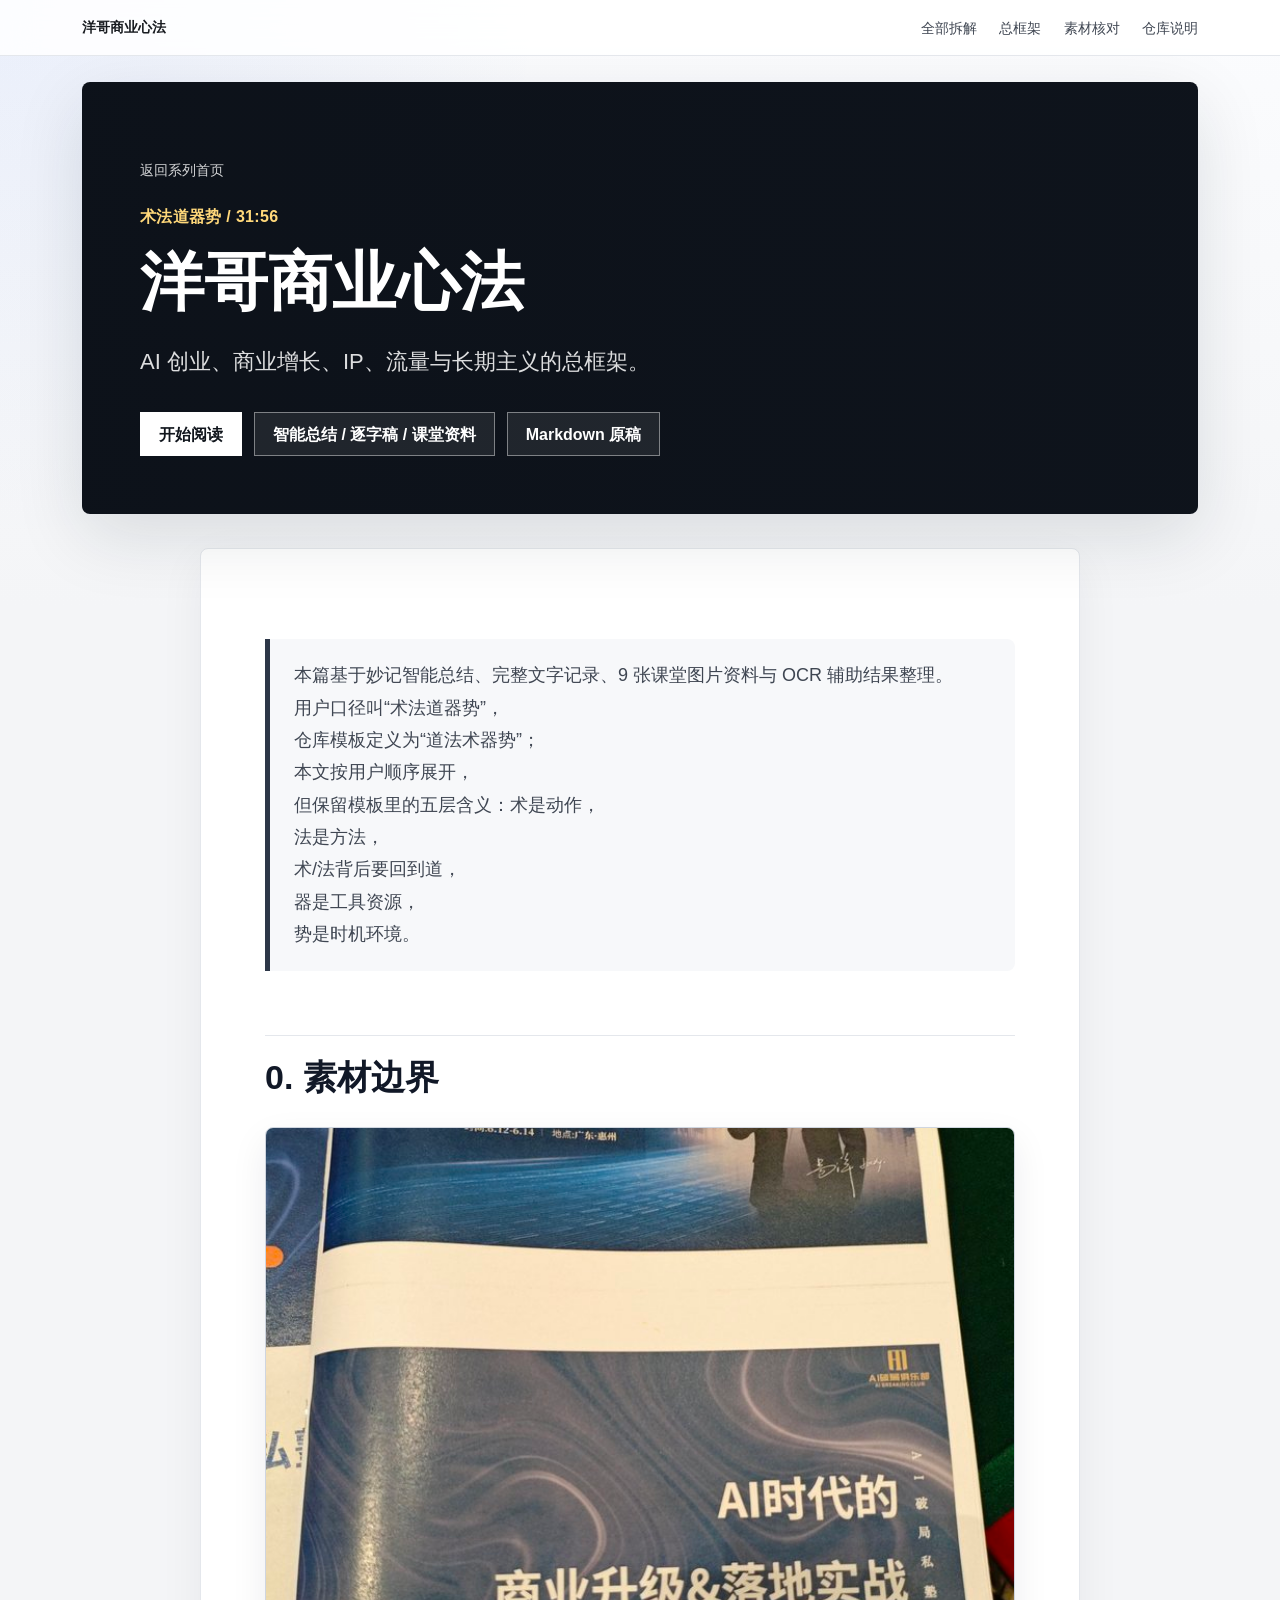
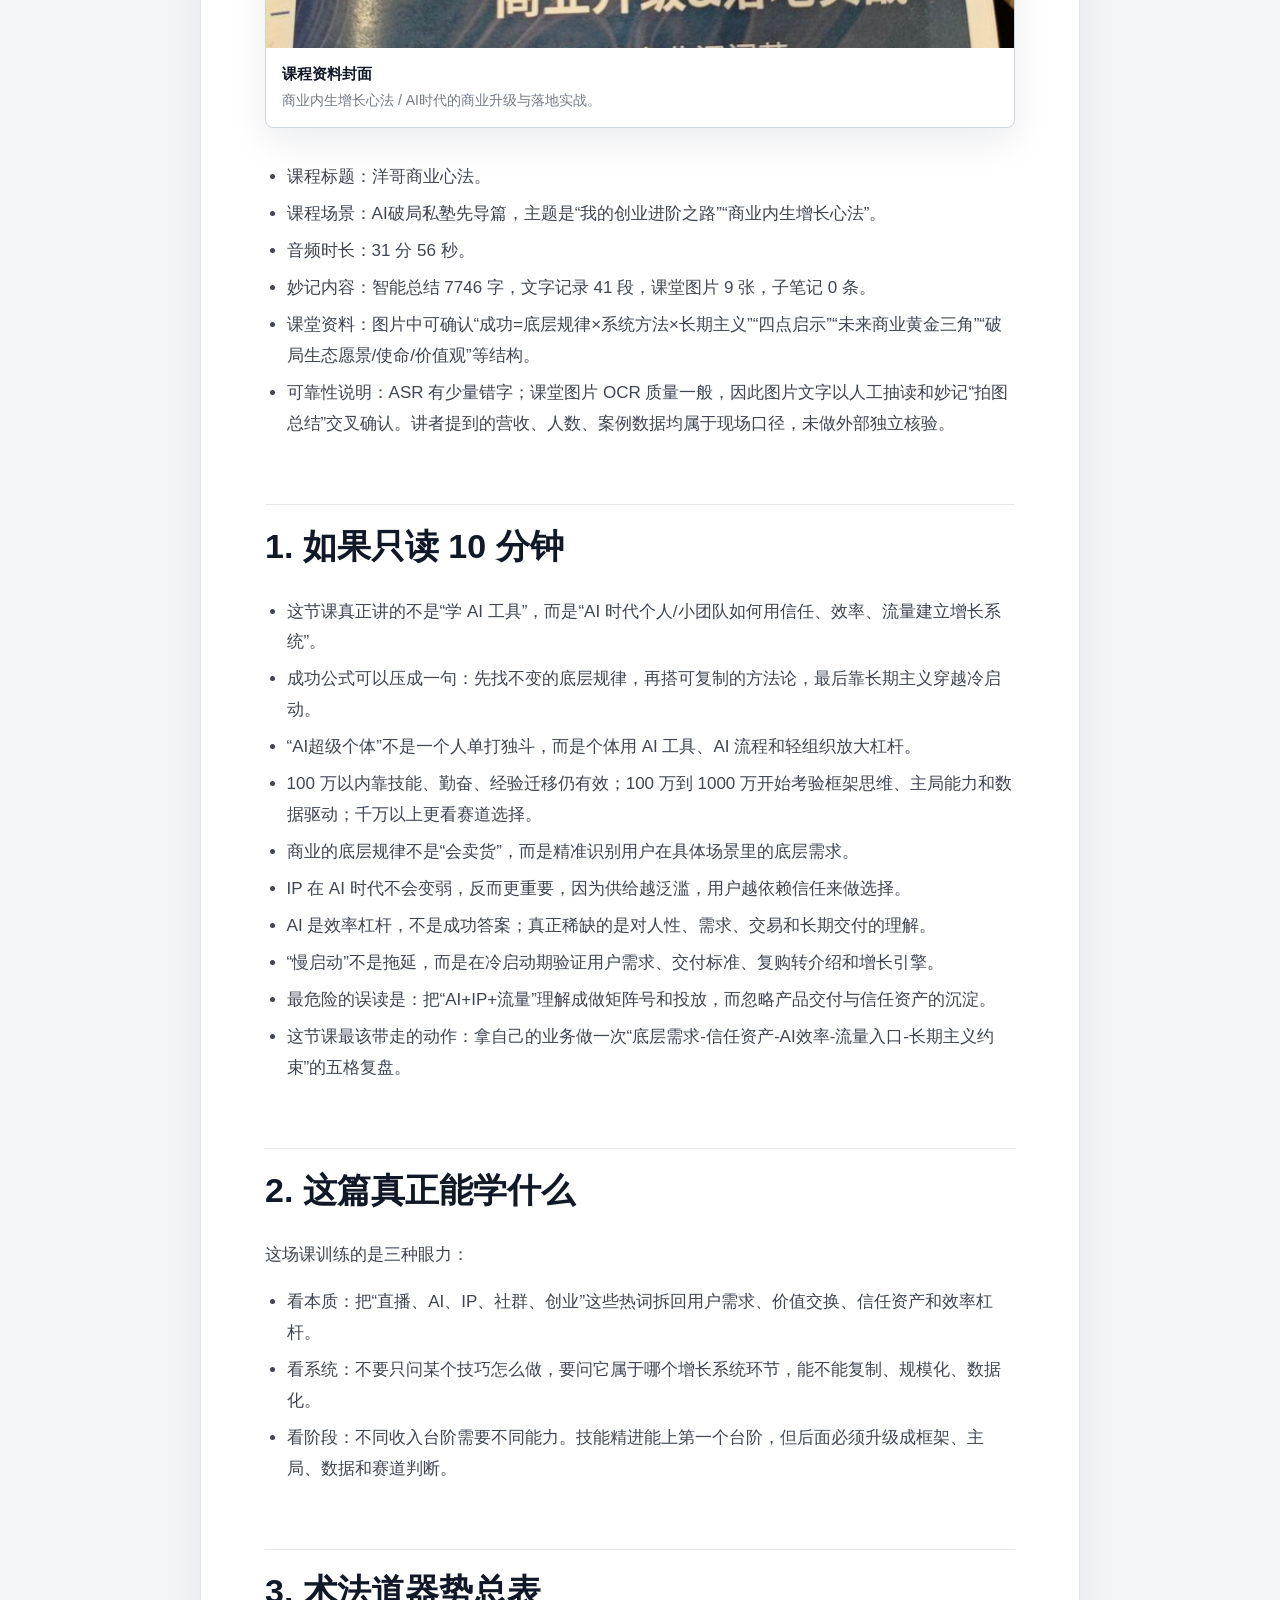
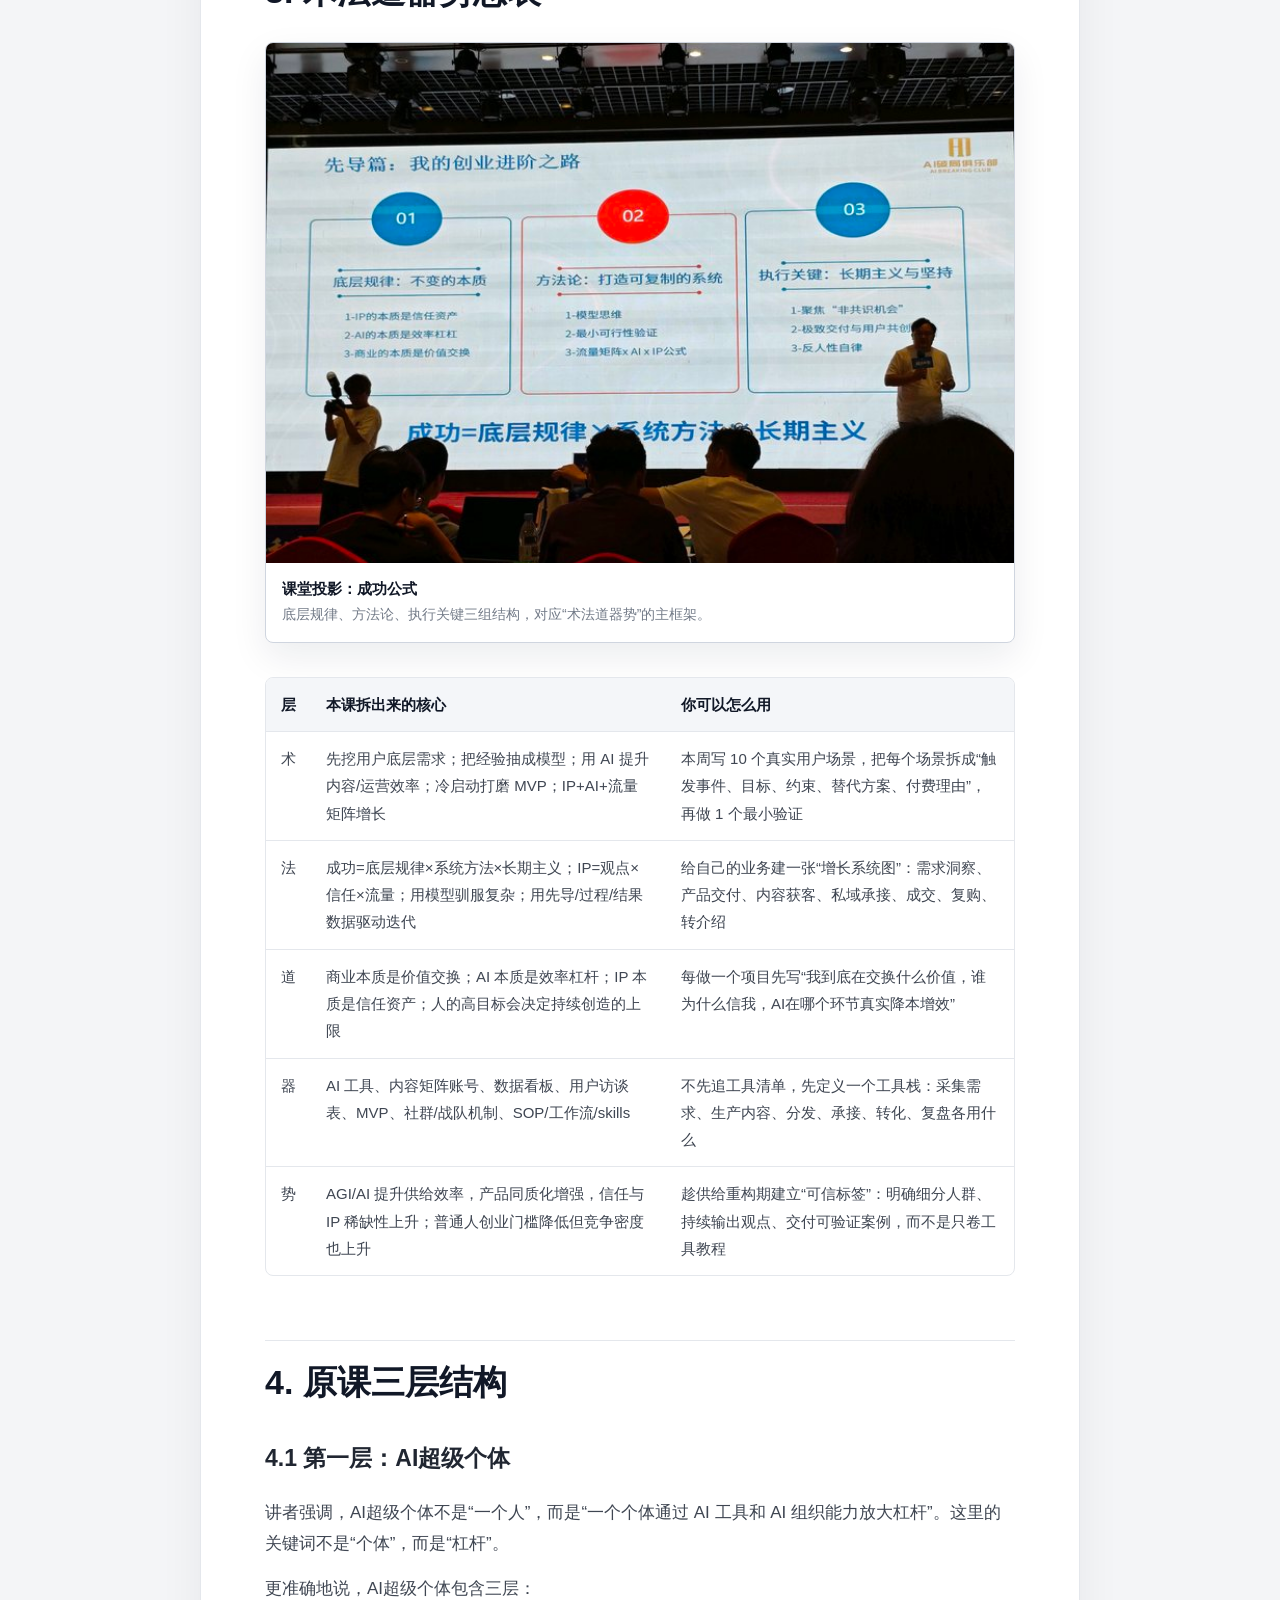
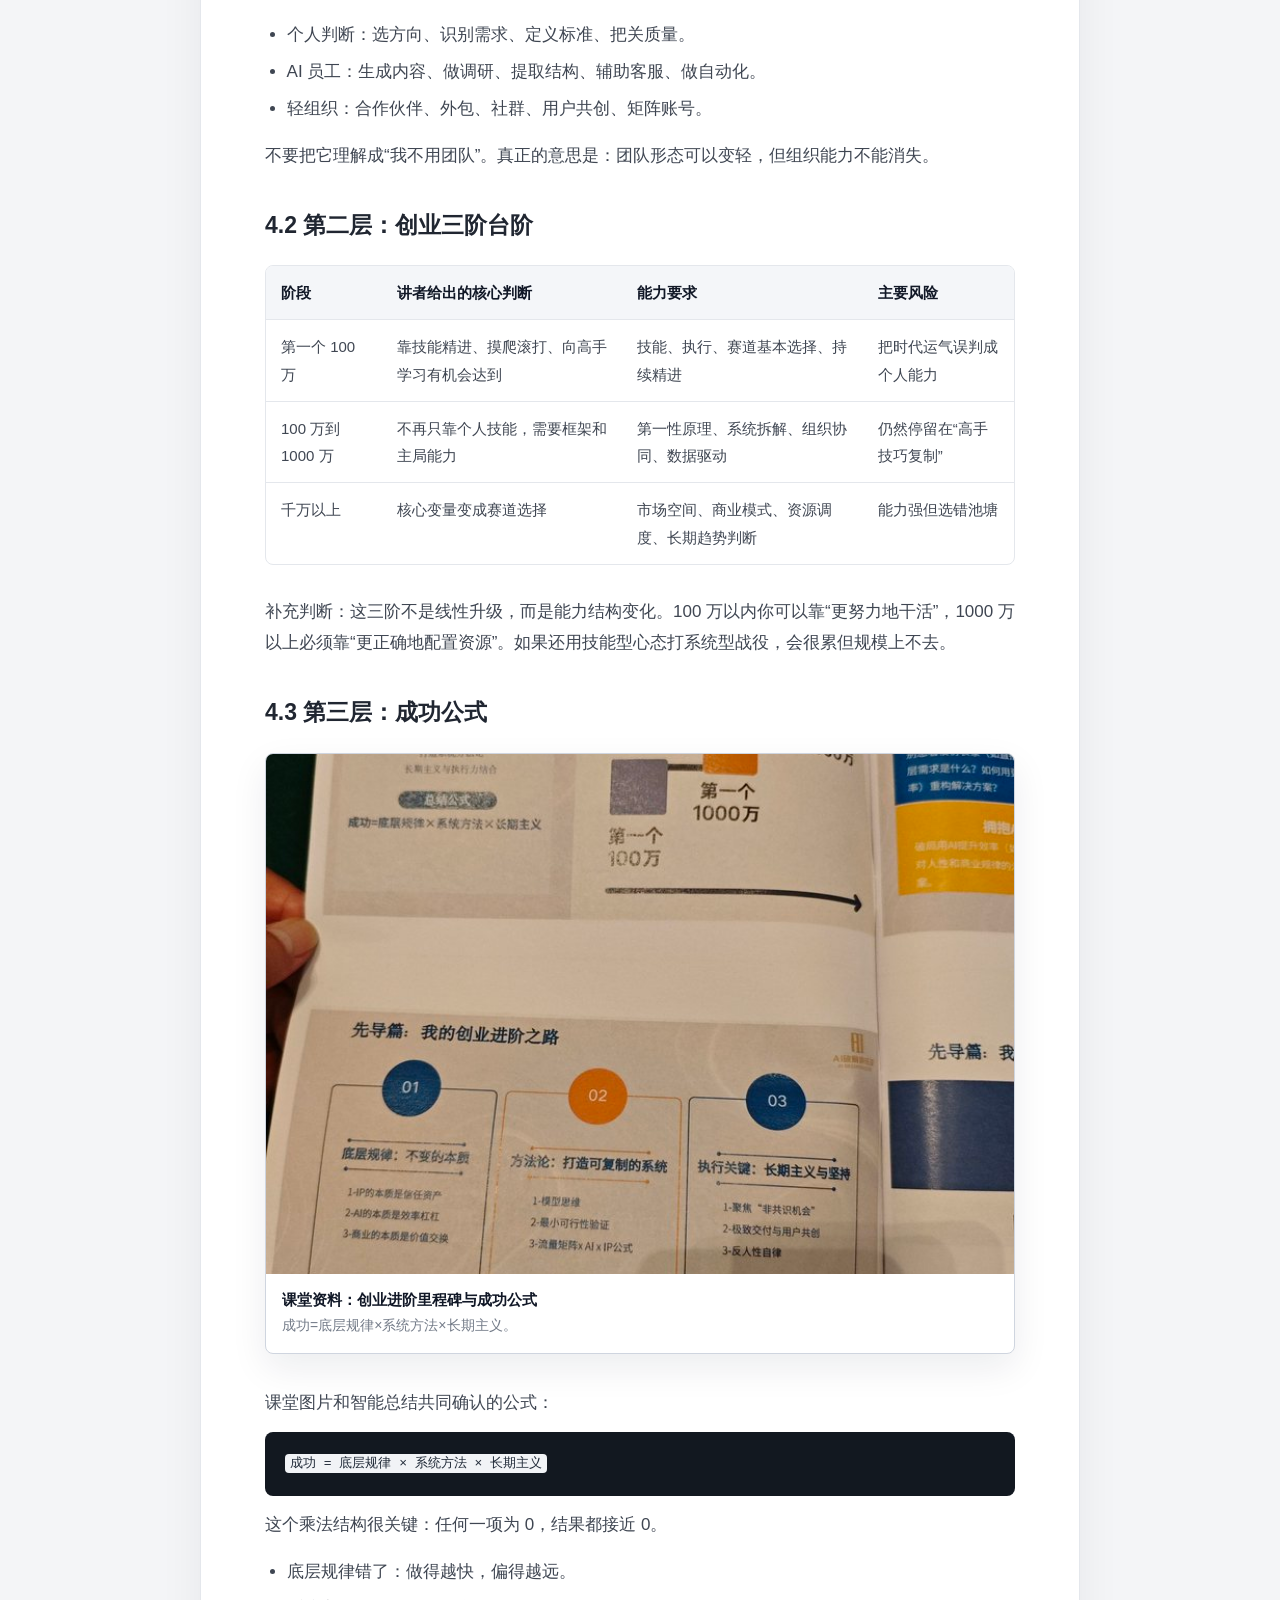
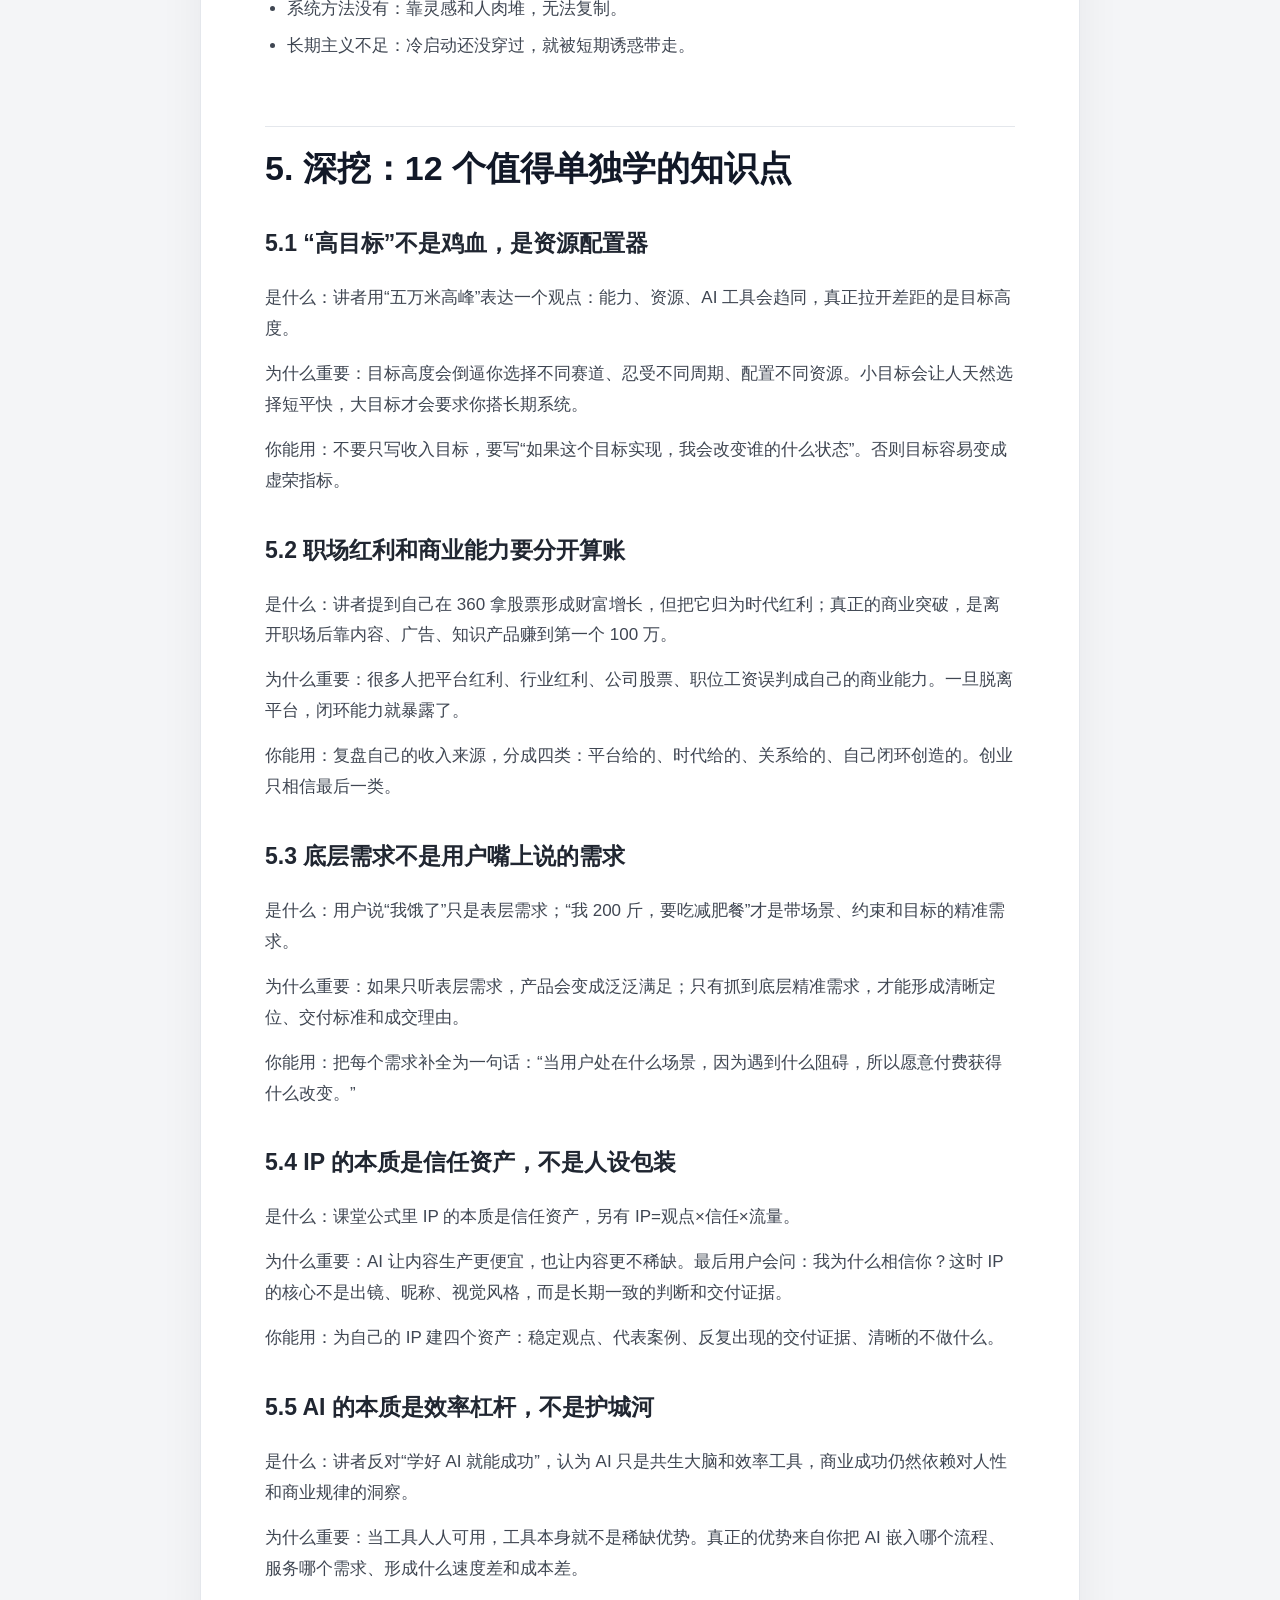
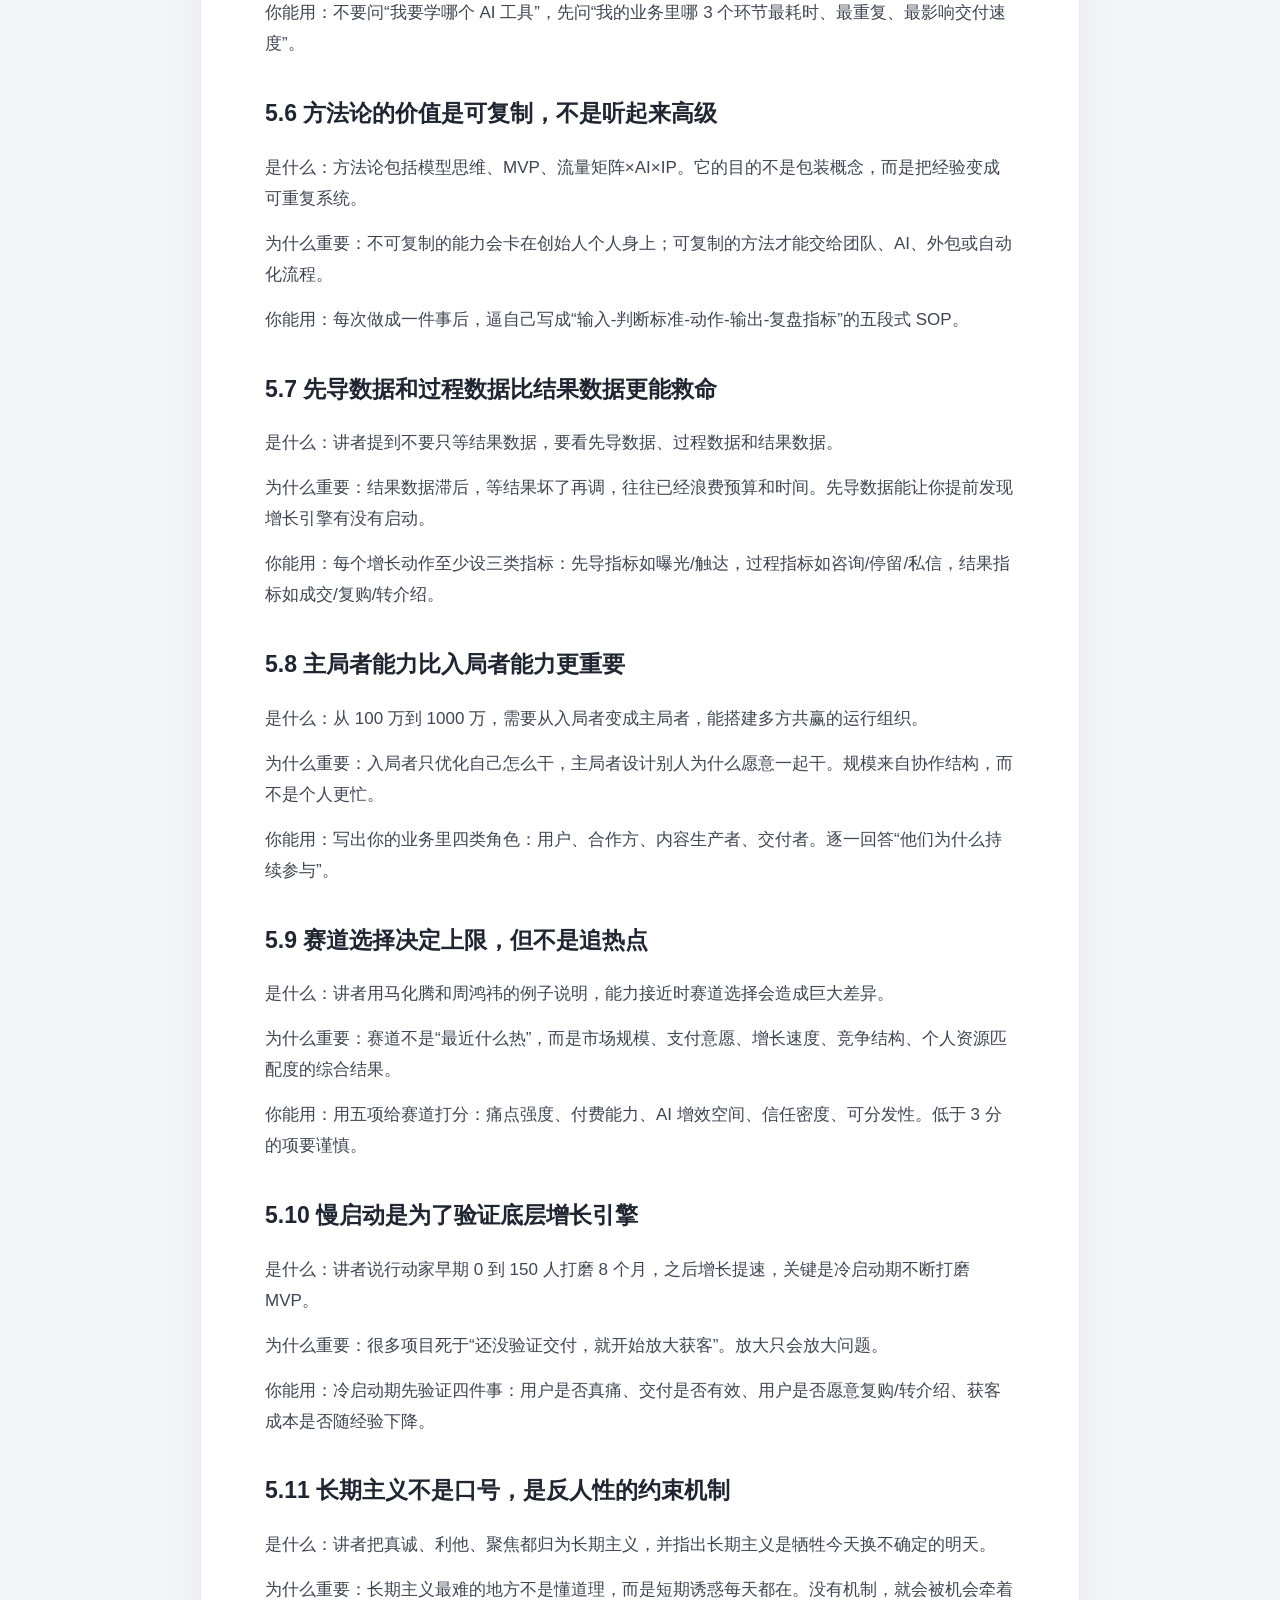
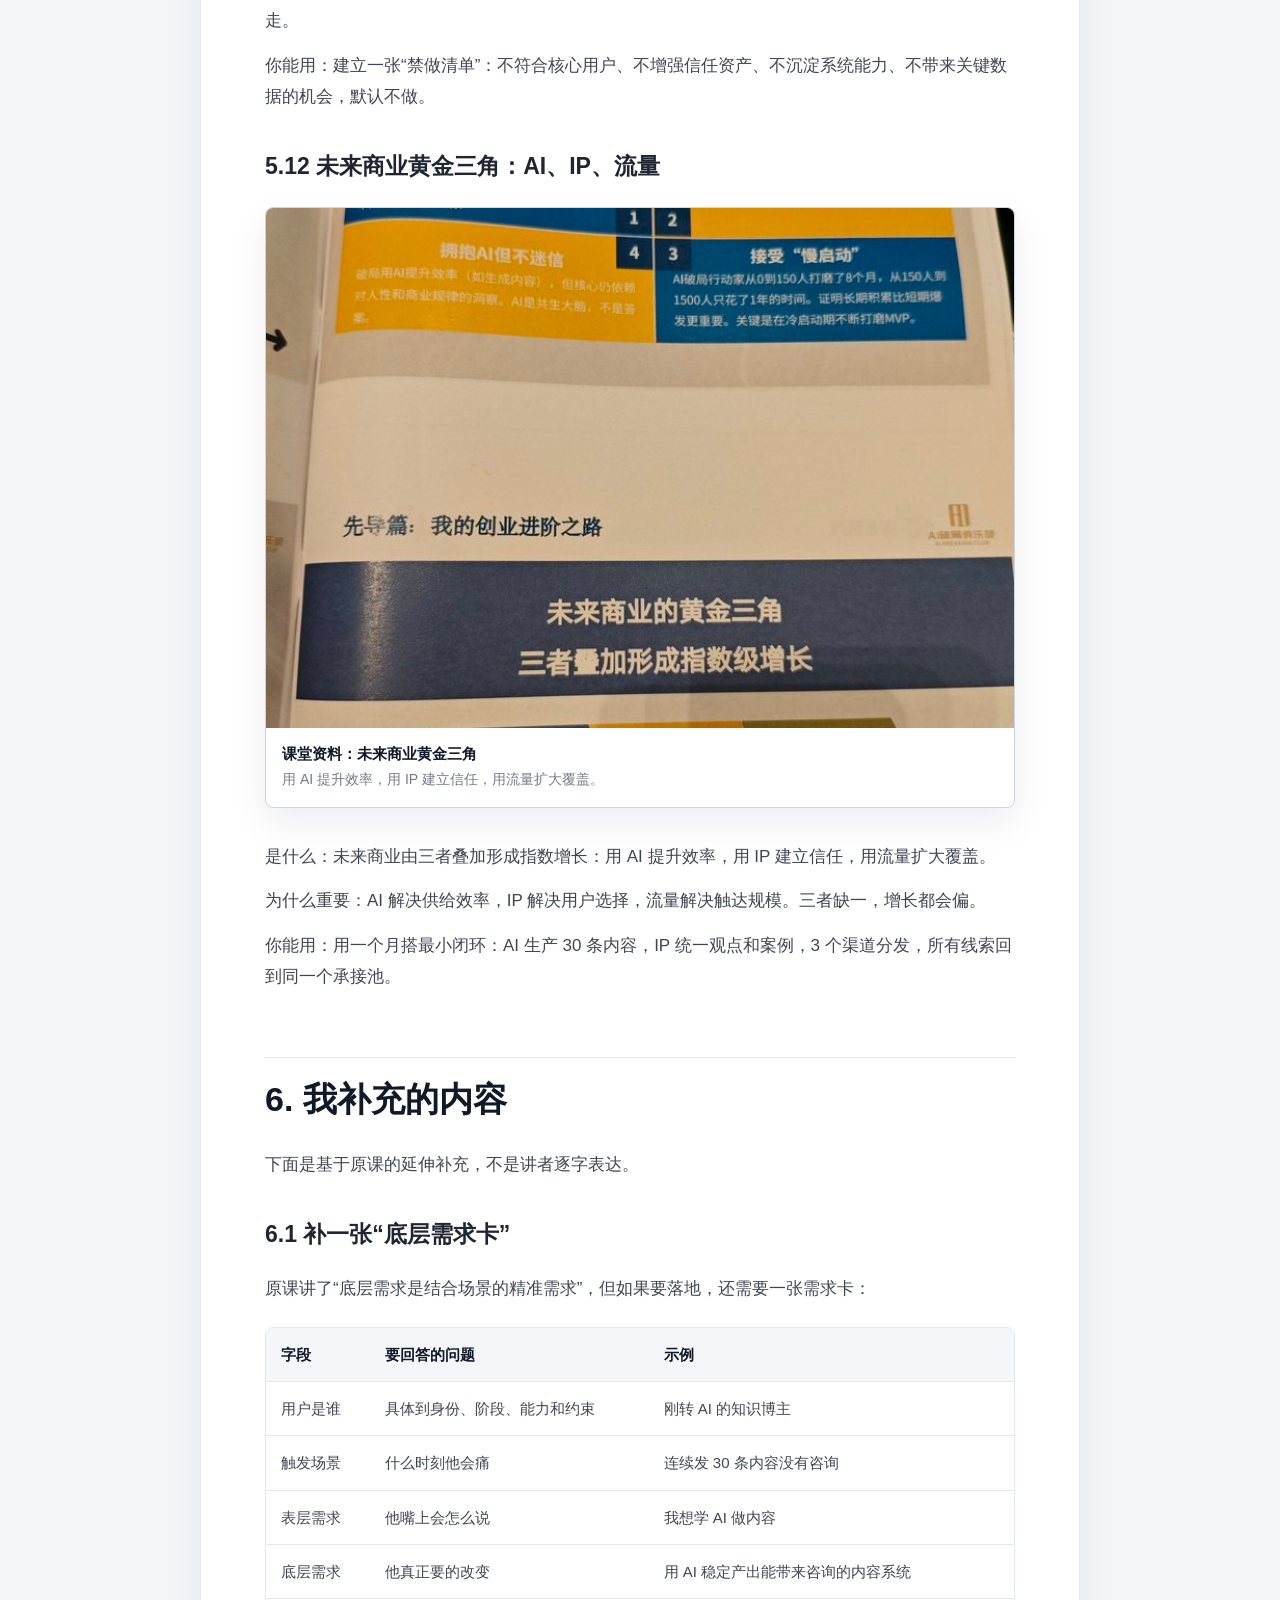
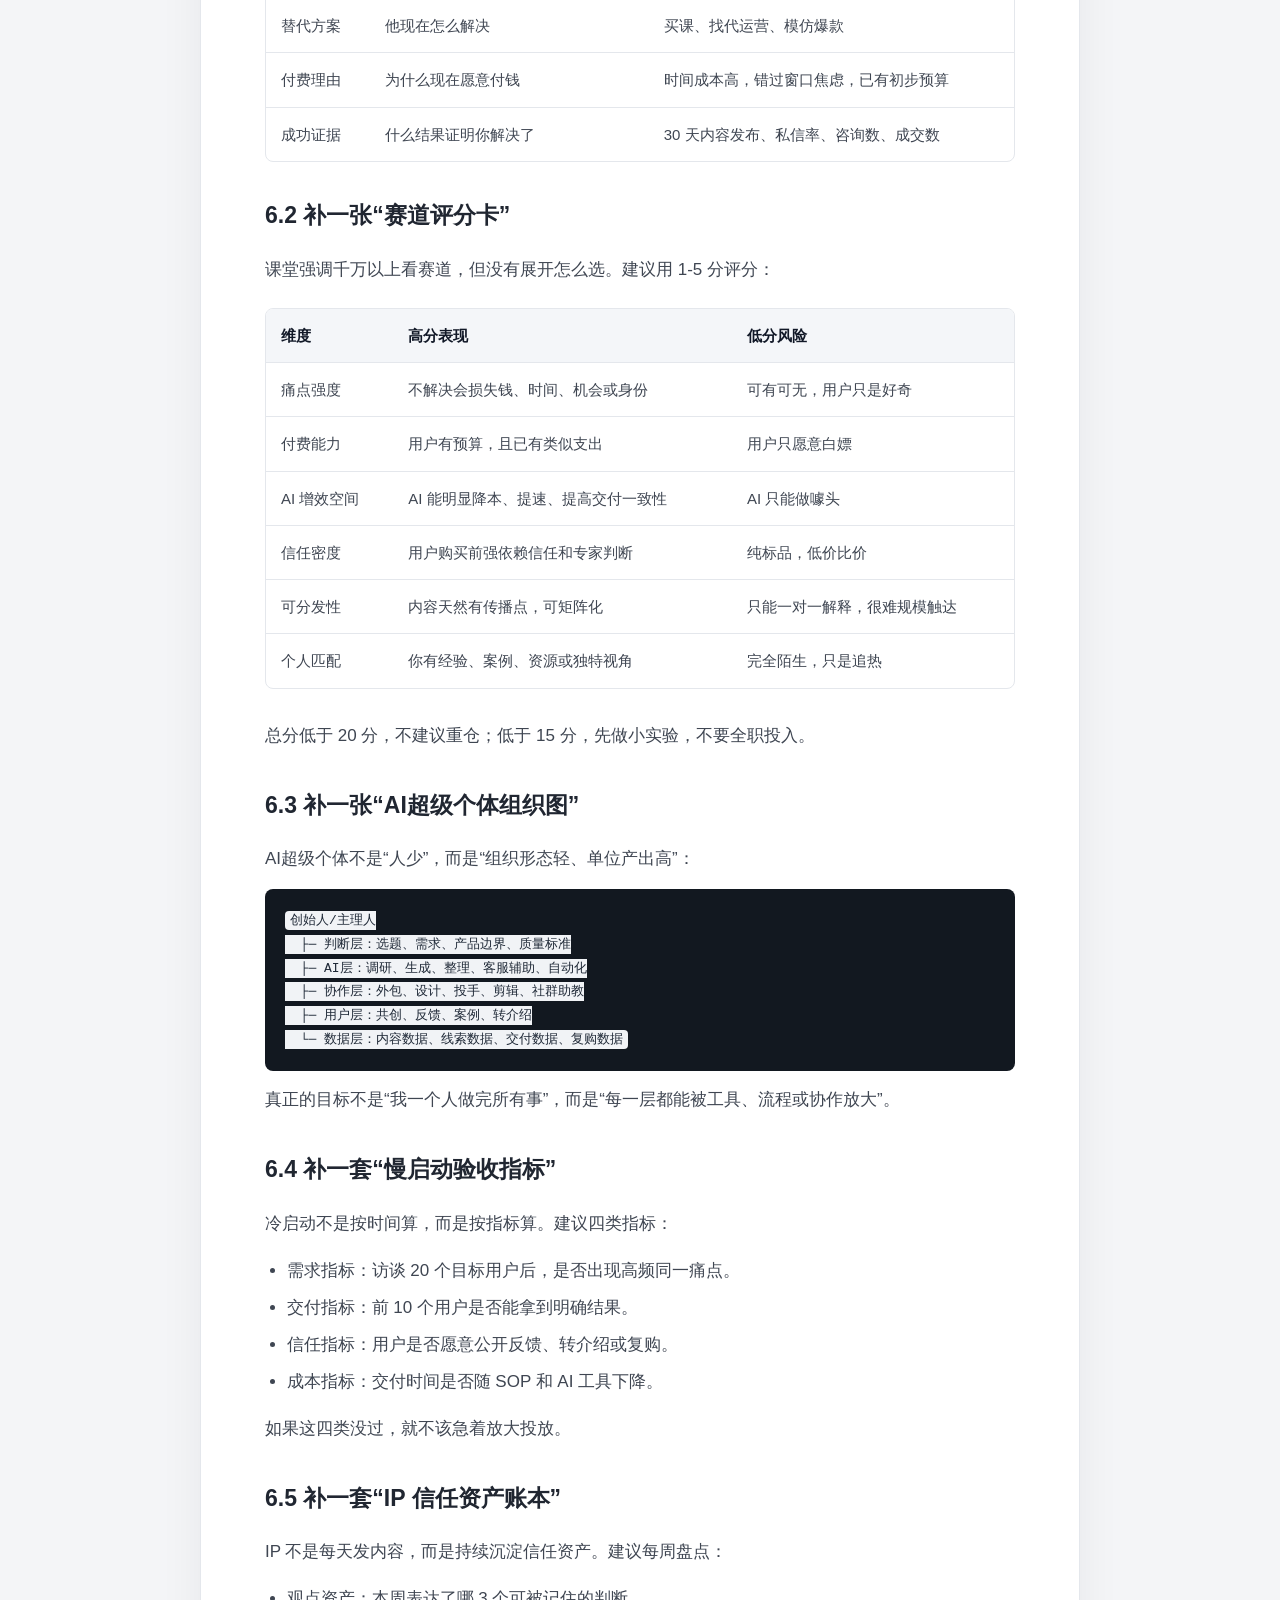
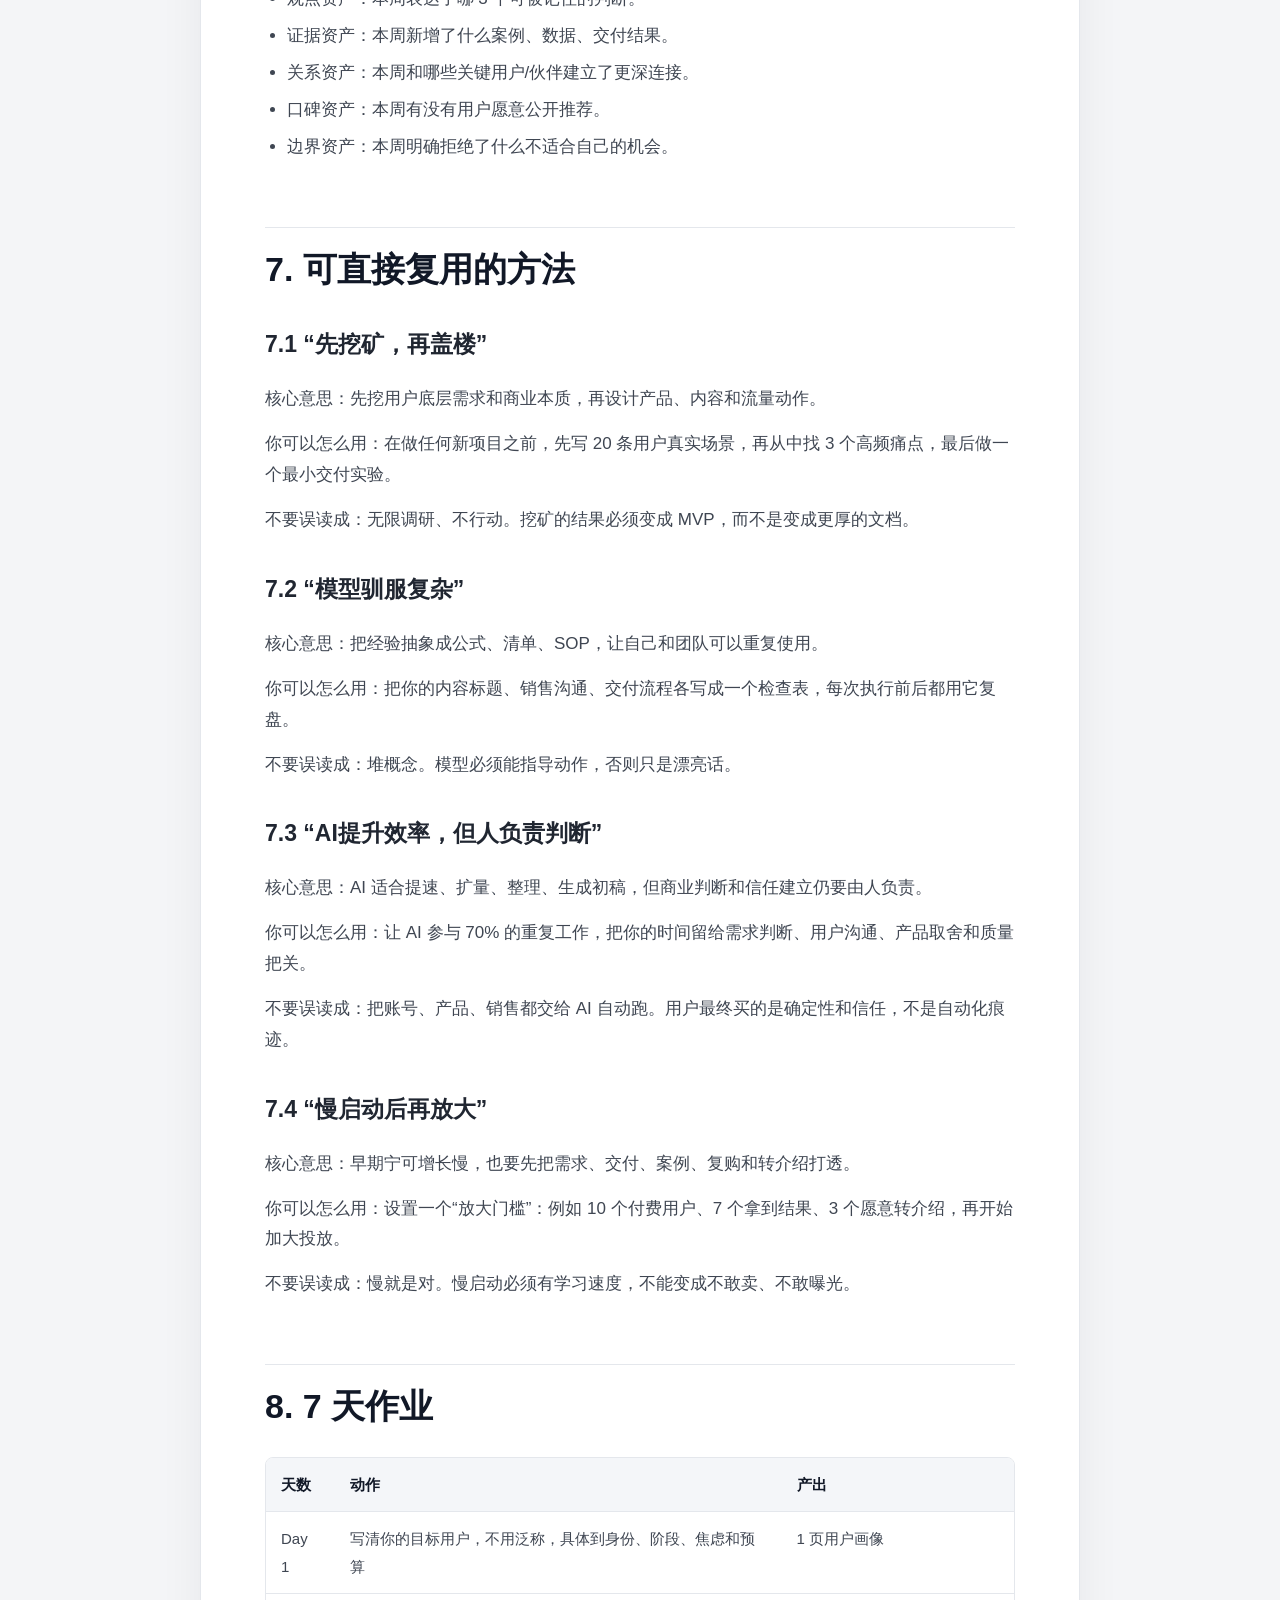
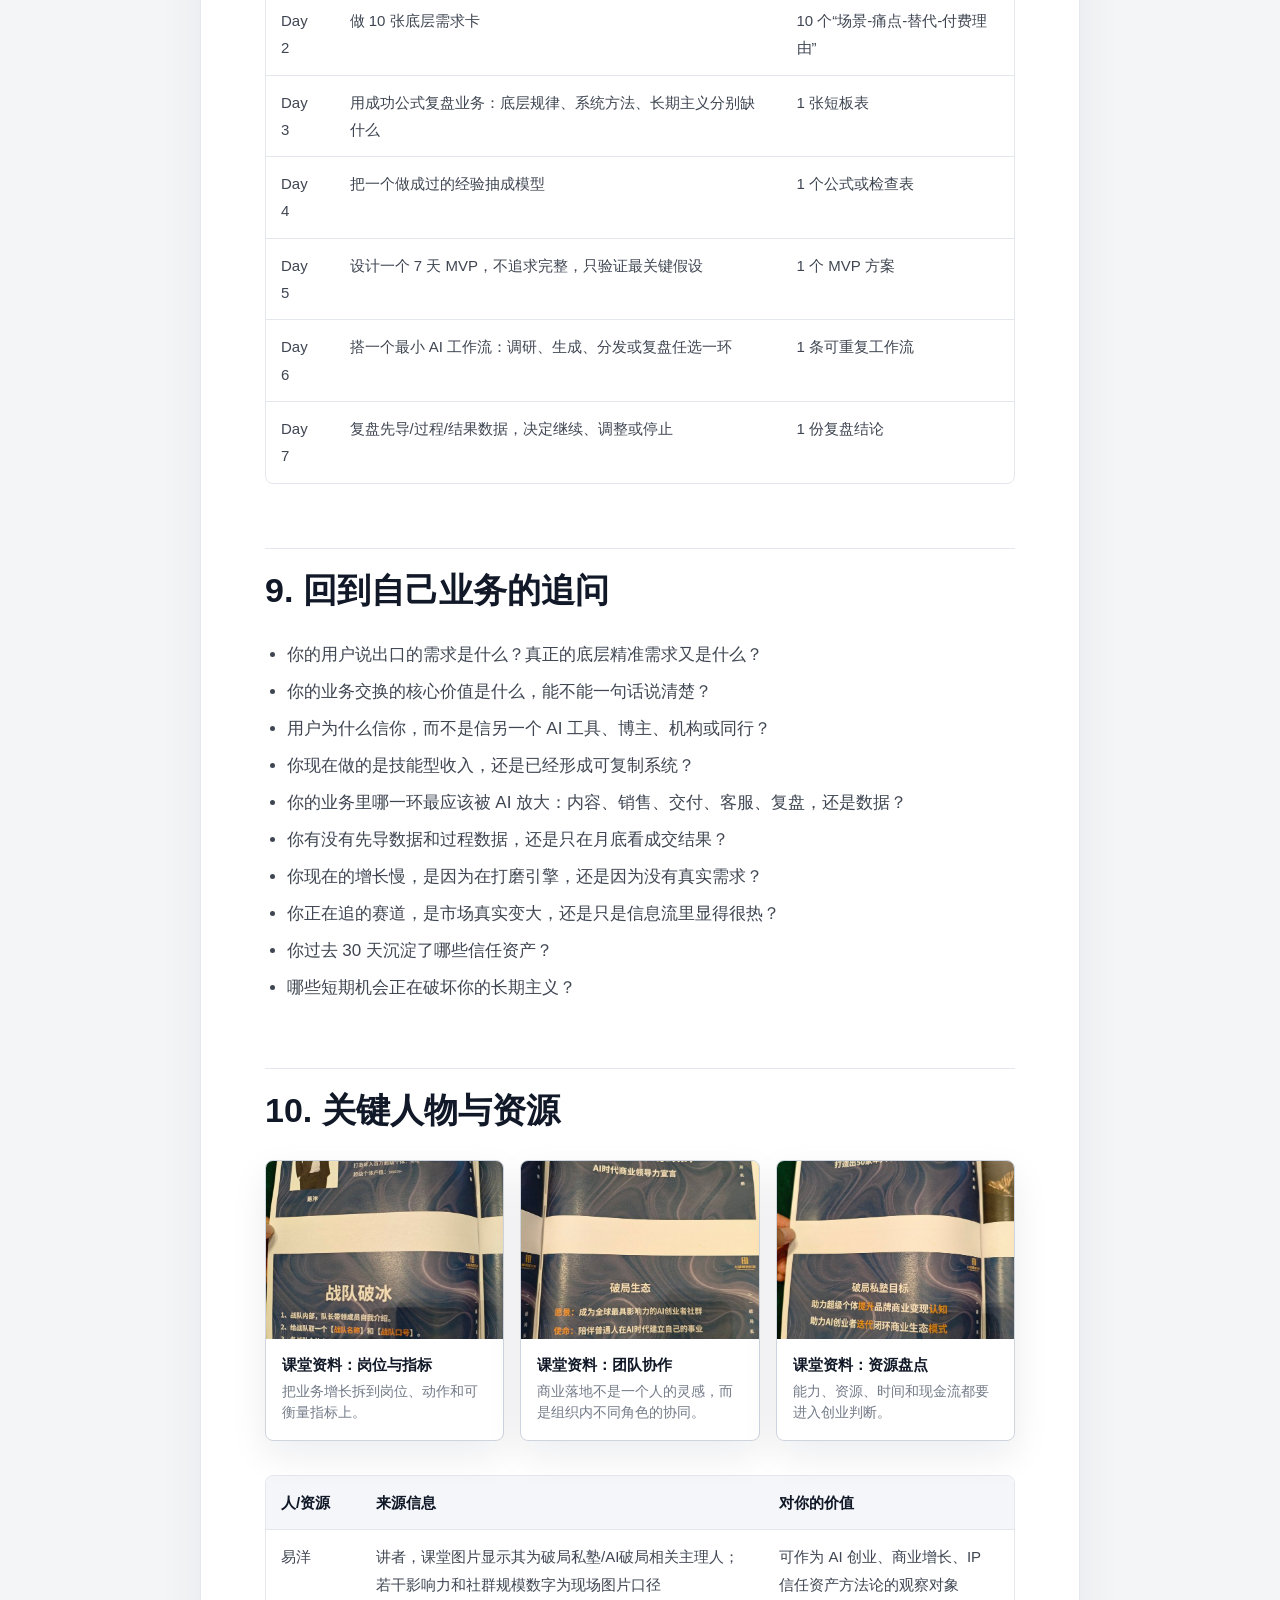
==== commit 07eca73e: "Normalize note sources and add materials pages" ====
--- a/notes/1912868579112712840/index.html
+++ b/notes/1912868579112712840/index.html
@@ -3,7 +3,7 @@
 <head>
   <meta charset="utf-8">
   <meta name="viewport" content="width=device-width, initial-scale=1">
-  <title>洋哥商业心法 · 术法道器势深度拆解 · 术法道器势拆解</title>
+  <title>洋哥商业心法 · 术法道器势拆解</title>
   <meta name="description" content="AI 创业、商业增长、IP、流量与长期主义的总框架。">
   <link rel="stylesheet" href="../../styles.css">
 </head>
@@ -14,20 +14,22 @@
       <div>
         <a href="../../index.html#notes">全部拆解</a>
         <a href="../../index.html#framework">总框架</a>
+        <a href="../../audit.html">素材核对</a>
         <a href="../../README.md">仓库说明</a>
       </div>
     </nav>
   </header>
   <main id="top">
-    <section class="article-hero" style="--hero-image: url('../../assets/class-images/03-003_aJR6Tk-01.jpg')">
+    <section class="article-hero">
       <div class="article-hero-copy">
         <a class="back-link" href="../../index.html">返回系列首页</a>
         <p class="meta">术法道器势 / 31:56</p>
-        <h1>洋哥商业心法 · 术法道器势深度拆解</h1>
+        <h1>洋哥商业心法</h1>
         <p class="lead">AI 创业、商业增长、IP、流量与长期主义的总框架。</p>
         <div class="actions">
           <a class="button primary" href="#1-如果只读-10-分钟">开始阅读</a>
-          <a class="button ghost" href="../../analysis.md">Markdown 原稿</a>
+          <a class="button ghost" href="materials.html">智能总结 / 逐字稿 / 课堂资料</a>
+          <a class="button ghost" href="analysis.md">Markdown 原稿</a>
         </div>
       </div>
     </section>
@@ -37,8 +39,8 @@
 <h2 id="0-素材边界">0. 素材边界</h2>
 <div class="material-single">
 <figure class="inline-material">
-  <a href="../../assets/class-images/03-003_aJR6Tk-01.jpg" target="_blank" rel="noreferrer">
-    <img src="../../assets/class-images/03-003_aJR6Tk-01.jpg" alt="课程资料封面" loading="lazy">
+  <a href="assets/class-images/03-003_aJR6Tk-01.jpg" target="_blank" rel="noreferrer">
+    <img src="assets/class-images/03-003_aJR6Tk-01.jpg" alt="课程资料封面" loading="lazy">
   </a>
   <figcaption><strong>课程资料封面</strong><span>商业内生增长心法 / AI时代的商业升级与落地实战。</span></figcaption>
 </figure>
@@ -74,8 +76,8 @@
 <h2 id="3-术法道器势总表">3. 术法道器势总表</h2>
 <div class="material-single">
 <figure class="inline-material">
-  <a href="../../assets/class-images/01-001_WadRXb-01.jpg" target="_blank" rel="noreferrer">
-    <img src="../../assets/class-images/01-001_WadRXb-01.jpg" alt="课堂投影：成功公式" loading="lazy">
+  <a href="assets/class-images/01-001_WadRXb-01.jpg" target="_blank" rel="noreferrer">
+    <img src="assets/class-images/01-001_WadRXb-01.jpg" alt="课堂投影：成功公式" loading="lazy">
   </a>
   <figcaption><strong>课堂投影：成功公式</strong><span>底层规律、方法论、执行关键三组结构，对应“术法道器势”的主框架。</span></figcaption>
 </figure>
@@ -97,8 +99,8 @@
 <h3 id="4-3-第三层-成功公式">4.3 第三层：成功公式</h3>
 <div class="material-single">
 <figure class="inline-material">
-  <a href="../../assets/class-images/08-008_2irXy8-01.jpg" target="_blank" rel="noreferrer">
-    <img src="../../assets/class-images/08-008_2irXy8-01.jpg" alt="课堂资料：创业进阶里程碑与成功公式" loading="lazy">
+  <a href="assets/class-images/08-008_2irXy8-01.jpg" target="_blank" rel="noreferrer">
+    <img src="assets/class-images/08-008_2irXy8-01.jpg" alt="课堂资料：创业进阶里程碑与成功公式" loading="lazy">
   </a>
   <figcaption><strong>课堂资料：创业进阶里程碑与成功公式</strong><span>成功=底层规律×系统方法×长期主义。</span></figcaption>
 </figure>
@@ -159,8 +161,8 @@
 <h3 id="5-12-未来商业黄金三角-ai-ip-流量">5.12 未来商业黄金三角：AI、IP、流量</h3>
 <div class="material-single">
 <figure class="inline-material">
-  <a href="../../assets/class-images/09-009_4YSOi6-01.jpg" target="_blank" rel="noreferrer">
-    <img src="../../assets/class-images/09-009_4YSOi6-01.jpg" alt="课堂资料：未来商业黄金三角" loading="lazy">
+  <a href="assets/class-images/09-009_4YSOi6-01.jpg" target="_blank" rel="noreferrer">
+    <img src="assets/class-images/09-009_4YSOi6-01.jpg" alt="课堂资料：未来商业黄金三角" loading="lazy">
   </a>
   <figcaption><strong>课堂资料：未来商业黄金三角</strong><span>用 AI 提升效率，用 IP 建立信任，用流量扩大覆盖。</span></figcaption>
 </figure>
@@ -239,36 +241,36 @@
 <h2 id="10-关键人物与资源">10. 关键人物与资源</h2>
 <div class="material-cluster">
 <figure class="inline-material">
-  <a href="../../assets/class-images/04-004_N9x3aV-01.jpg" target="_blank" rel="noreferrer">
-    <img src="../../assets/class-images/04-004_N9x3aV-01.jpg" alt="课堂资料：岗位与指标" loading="lazy">
+  <a href="assets/class-images/04-004_N9x3aV-01.jpg" target="_blank" rel="noreferrer">
+    <img src="assets/class-images/04-004_N9x3aV-01.jpg" alt="课堂资料：岗位与指标" loading="lazy">
   </a>
   <figcaption><strong>课堂资料：岗位与指标</strong><span>把业务增长拆到岗位、动作和可衡量指标上。</span></figcaption>
 </figure>
 <figure class="inline-material">
-  <a href="../../assets/class-images/05-005_ZB1Yt8-01.jpg" target="_blank" rel="noreferrer">
-    <img src="../../assets/class-images/05-005_ZB1Yt8-01.jpg" alt="课堂资料：团队协作" loading="lazy">
+  <a href="assets/class-images/05-005_ZB1Yt8-01.jpg" target="_blank" rel="noreferrer">
+    <img src="assets/class-images/05-005_ZB1Yt8-01.jpg" alt="课堂资料：团队协作" loading="lazy">
   </a>
   <figcaption><strong>课堂资料：团队协作</strong><span>商业落地不是一个人的灵感，而是组织内不同角色的协同。</span></figcaption>
 </figure>
 <figure class="inline-material">
-  <a href="../../assets/class-images/06-006_hrgnBL-01.jpg" target="_blank" rel="noreferrer">
-    <img src="../../assets/class-images/06-006_hrgnBL-01.jpg" alt="课堂资料：资源盘点" loading="lazy">
+  <a href="assets/class-images/06-006_hrgnBL-01.jpg" target="_blank" rel="noreferrer">
+    <img src="assets/class-images/06-006_hrgnBL-01.jpg" alt="课堂资料：资源盘点" loading="lazy">
   </a>
   <figcaption><strong>课堂资料：资源盘点</strong><span>能力、资源、时间和现金流都要进入创业判断。</span></figcaption>
 </figure>
 </div>
-<div class="table-wrap"><table><thead><tr><th>人/资源</th><th>来源信息</th><th>对你的价值</th></tr></thead><tbody><tr><td>易洋</td><td>讲者，课堂图片显示其为破局私塾/AI破局相关主理人；若干影响力和社群规模数字为现场图片口径</td><td>可作为 AI 创业、商业增长、IP 信任资产方法论的观察对象</td></tr><tr><td>AI破局私塾</td><td>课程场景，图片显示主题为“AI时代商业升级&amp;落地实战”“AI破局私塾商业闭门营”</td><td>代表一类“AI+商业认知+社群交付”的知识产品模式</td></tr><tr><td>破局生态</td><td>图片材料显示愿景、使命、价值观和目标</td><td>可研究其如何用愿景、社群、IP、矩阵内容包装成信任资产</td></tr><tr><td>行动家/战队机制</td><td>转写中提到冷启动、战队增长、用户共创</td><td>可作为社群运营、冷启动和活动拉新的案例</td></tr><tr><td>课堂图片资料</td><td>9 张本地图片已保存到 class-materials/images</td><td>可复核公式、启示、黄金三角、愿景使命等结构</td></tr></tbody></table></div>
+<div class="table-wrap"><table><thead><tr><th>人/资源</th><th>来源信息</th><th>对你的价值</th></tr></thead><tbody><tr><td>易洋</td><td>讲者，课堂图片显示其为破局私塾/AI破局相关主理人；若干影响力和社群规模数字为现场图片口径</td><td>可作为 AI 创业、商业增长、IP 信任资产方法论的观察对象</td></tr><tr><td>AI破局私塾</td><td>课程场景，图片显示主题为“AI时代商业升级&amp;落地实战”“AI破局私塾商业闭门营”</td><td>代表一类“AI+商业认知+社群交付”的知识产品模式</td></tr><tr><td>破局生态</td><td>图片材料显示愿景、使命、价值观和目标</td><td>可研究其如何用愿景、社群、IP、矩阵内容包装成信任资产</td></tr><tr><td>行动家/战队机制</td><td>转写中提到冷启动、战队增长、用户共创</td><td>可作为社群运营、冷启动和活动拉新的案例</td></tr><tr><td>课堂图片资料</td><td>9 张本地图片已保存到 assets/class-images</td><td>可复核公式、启示、黄金三角、愿景使命等结构</td></tr></tbody></table></div>
 <h2 id="11-课堂资料补全清单">11. 课堂资料补全清单</h2>
 <div class="material-cluster">
 <figure class="inline-material">
-  <a href="../../assets/class-images/02-002_FPxXcR-01.jpg" target="_blank" rel="noreferrer">
-    <img src="../../assets/class-images/02-002_FPxXcR-01.jpg" alt="课堂资料：AI 时代商业升级" loading="lazy">
+  <a href="assets/class-images/02-002_FPxXcR-01.jpg" target="_blank" rel="noreferrer">
+    <img src="assets/class-images/02-002_FPxXcR-01.jpg" alt="课堂资料：AI 时代商业升级" loading="lazy">
   </a>
   <figcaption><strong>课堂资料：AI 时代商业升级</strong><span>围绕 AI、IP、流量与商业结果搭建业务系统。</span></figcaption>
 </figure>
 <figure class="inline-material">
-  <a href="../../assets/class-images/07-007_IG4eG7-01.jpg" target="_blank" rel="noreferrer">
-    <img src="../../assets/class-images/07-007_IG4eG7-01.jpg" alt="课堂资料：行动路径" loading="lazy">
+  <a href="assets/class-images/07-007_IG4eG7-01.jpg" target="_blank" rel="noreferrer">
+    <img src="assets/class-images/07-007_IG4eG7-01.jpg" alt="课堂资料：行动路径" loading="lazy">
   </a>
   <figcaption><strong>课堂资料：行动路径</strong><span>从认知框架进入执行动作，减少只听不做。</span></figcaption>
 </figure>
--- a/styles.css
+++ b/styles.css
@@ -85,7 +85,7 @@
   align-items: flex-end;
   overflow: hidden;
   border-radius: 8px;
-  background-image: url("assets/class-images/03-003_aJR6Tk-01.jpg");
+  background-image: url("notes/1912868579112712840/assets/class-images/03-003_aJR6Tk-01.jpg");
   background-size: cover;
   background-position: center;
   box-shadow: var(--shadow);
@@ -310,6 +310,22 @@
   box-shadow: 0 14px 46px rgba(19, 29, 45, 0.06);
 }
 
+.source-content {
+  max-width: 960px;
+}
+
+.source-content h2 {
+  margin-top: 52px;
+}
+
+.source-content h3 {
+  color: var(--accent-ink);
+}
+
+.source-content pre {
+  white-space: pre-wrap;
+}
+
 .content h1 {
   font-size: clamp(34px, 5vw, 52px);
   line-height: 1.12;
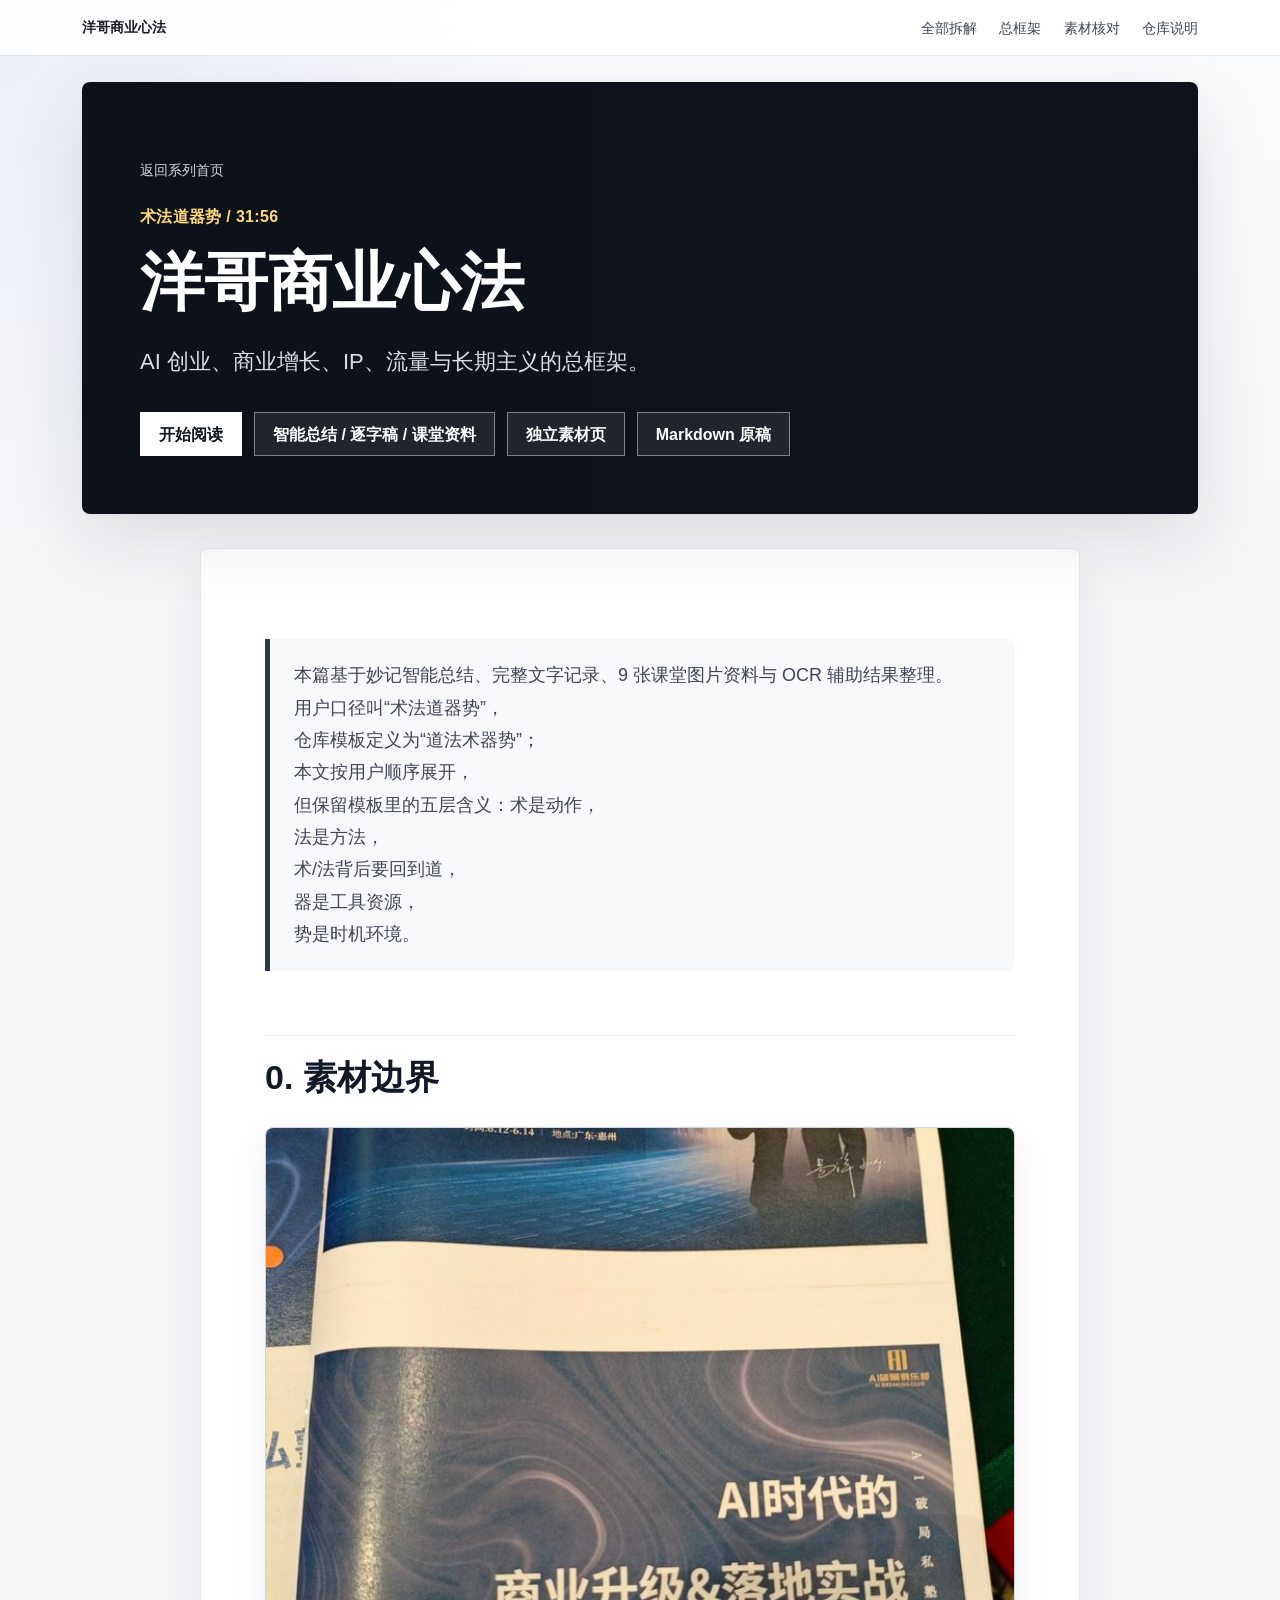
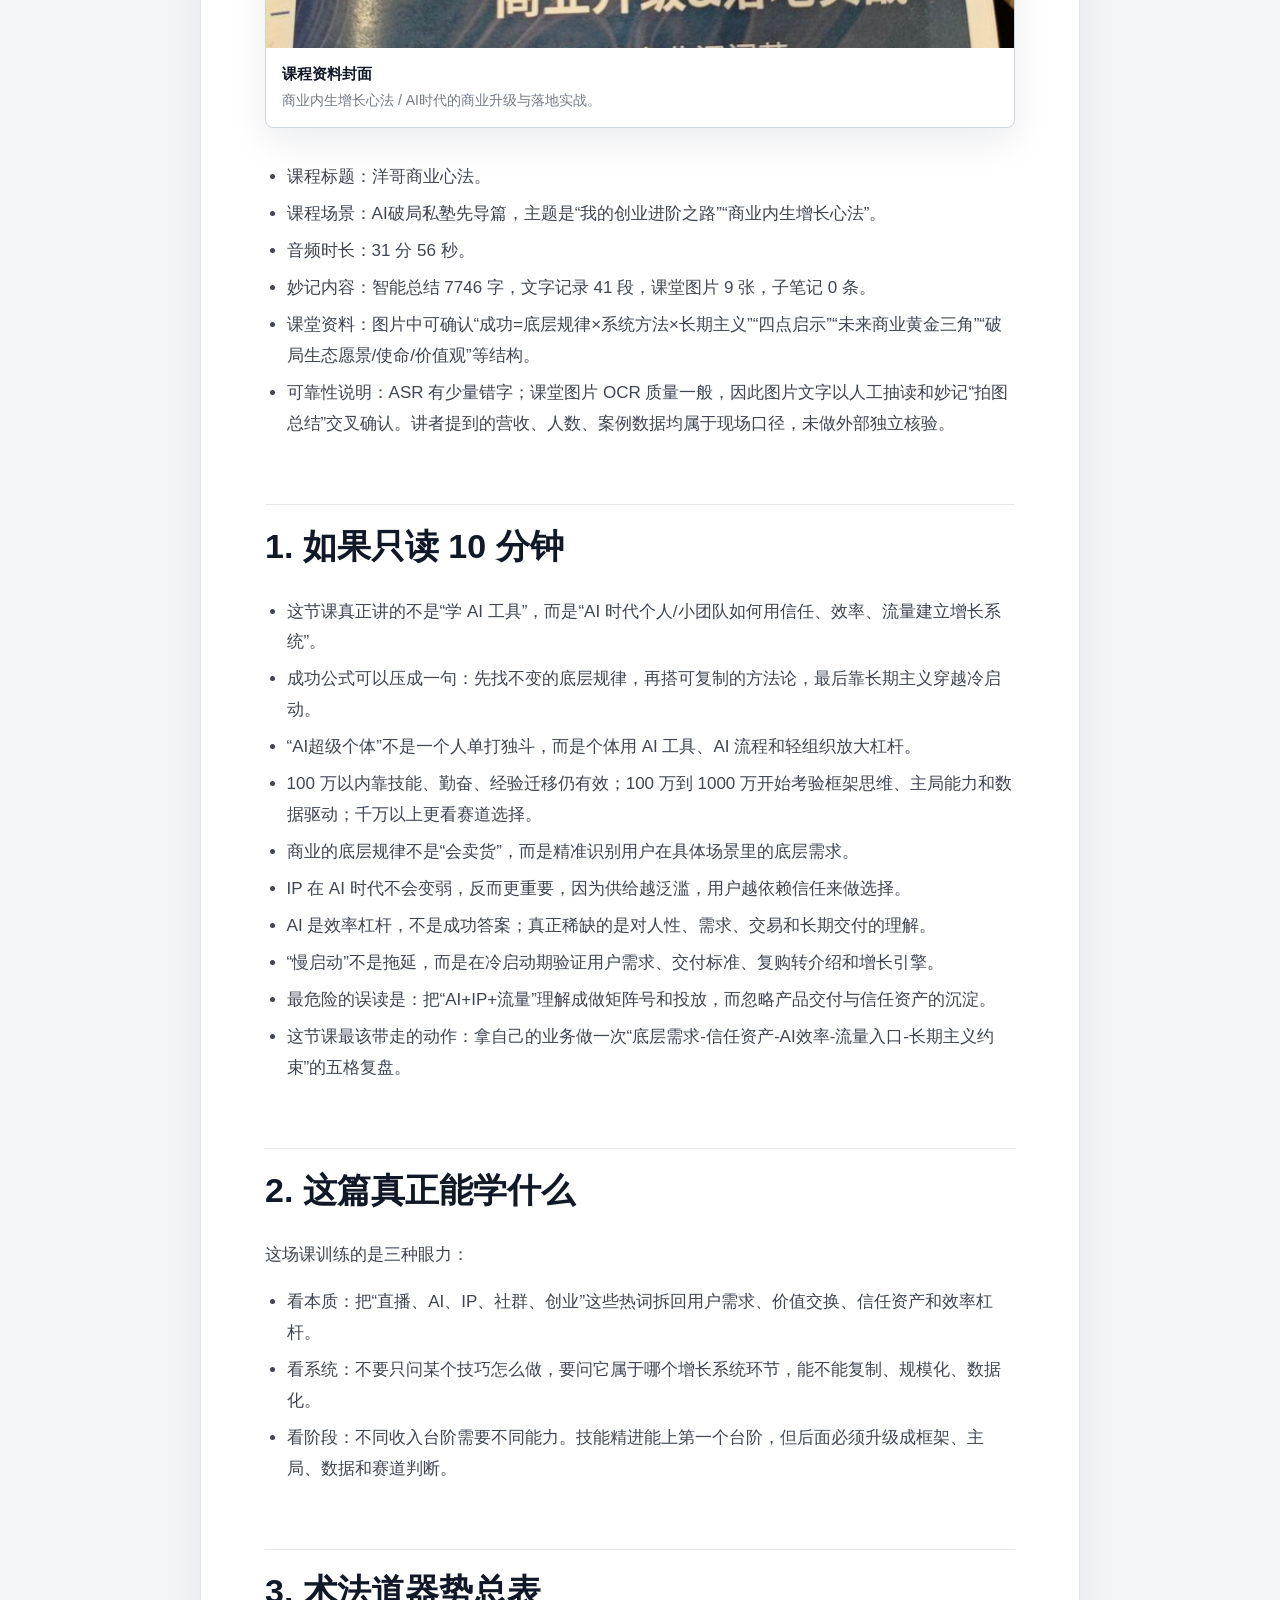
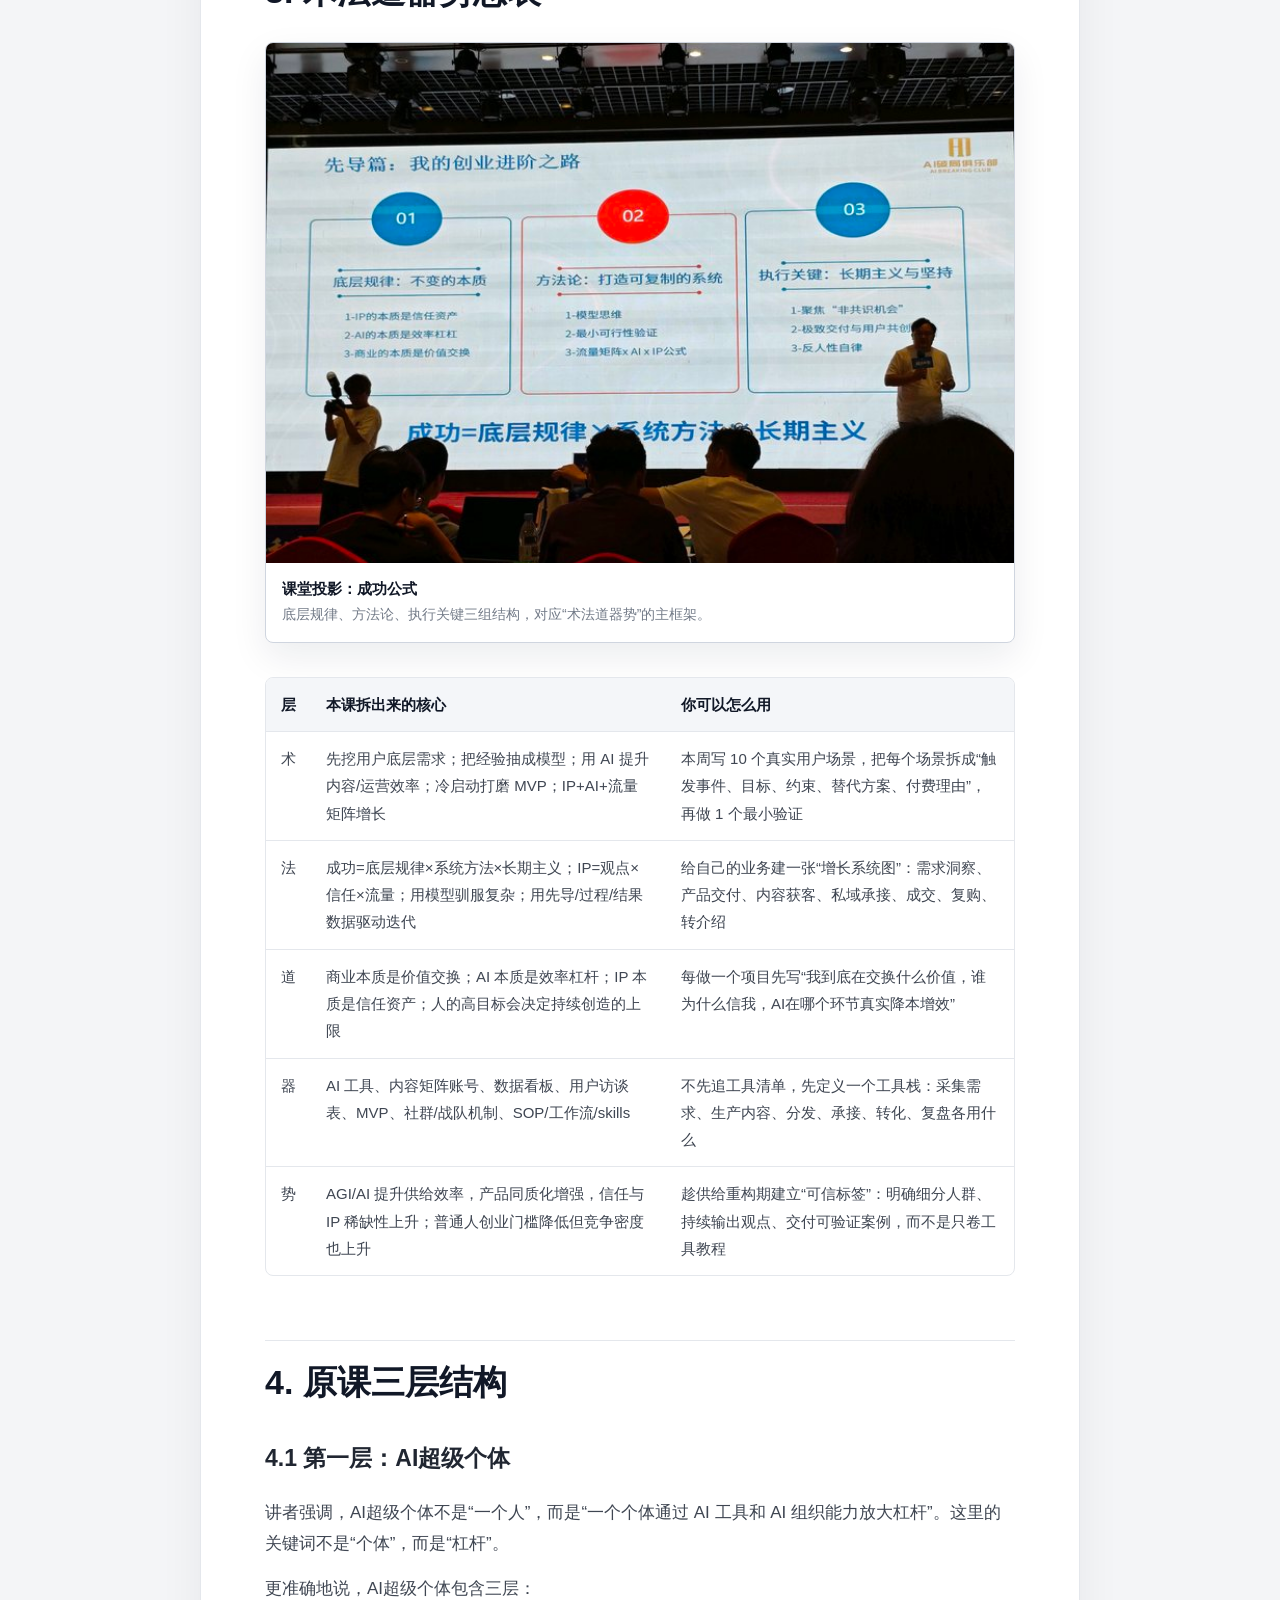
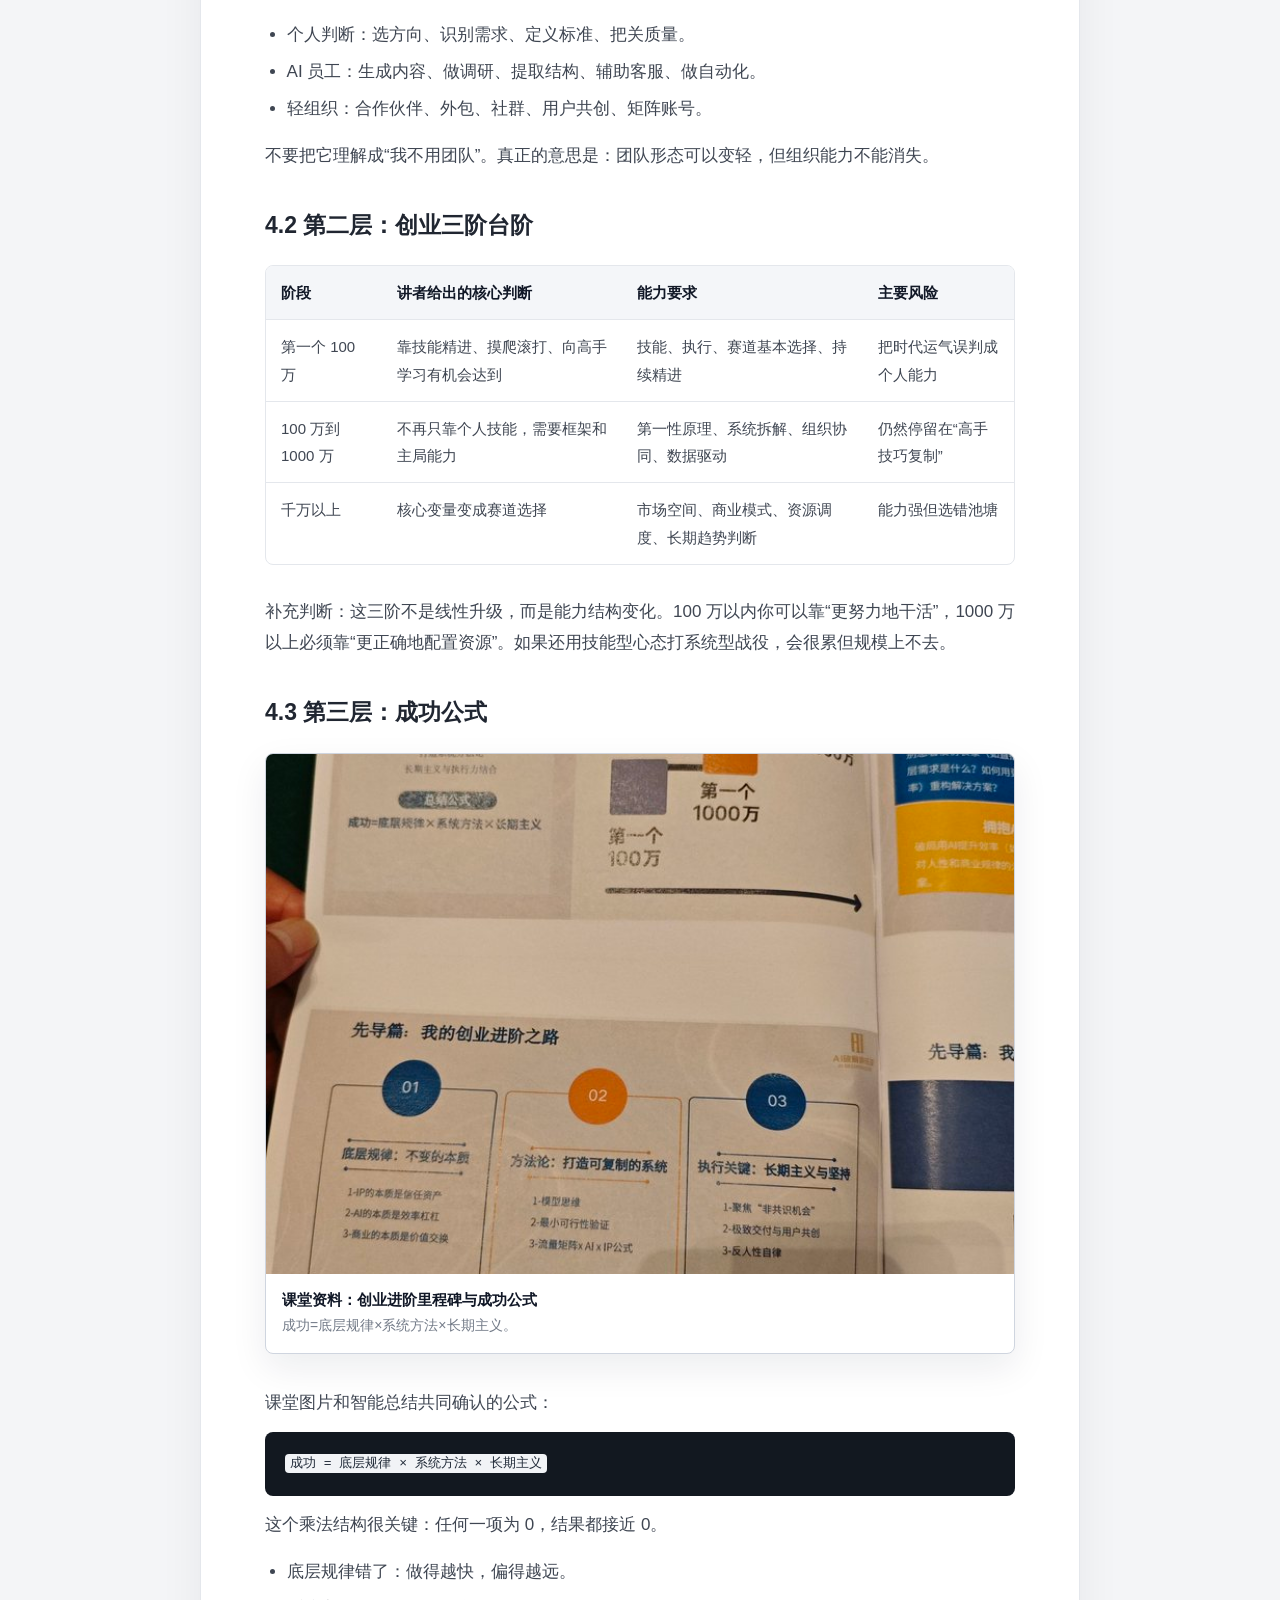
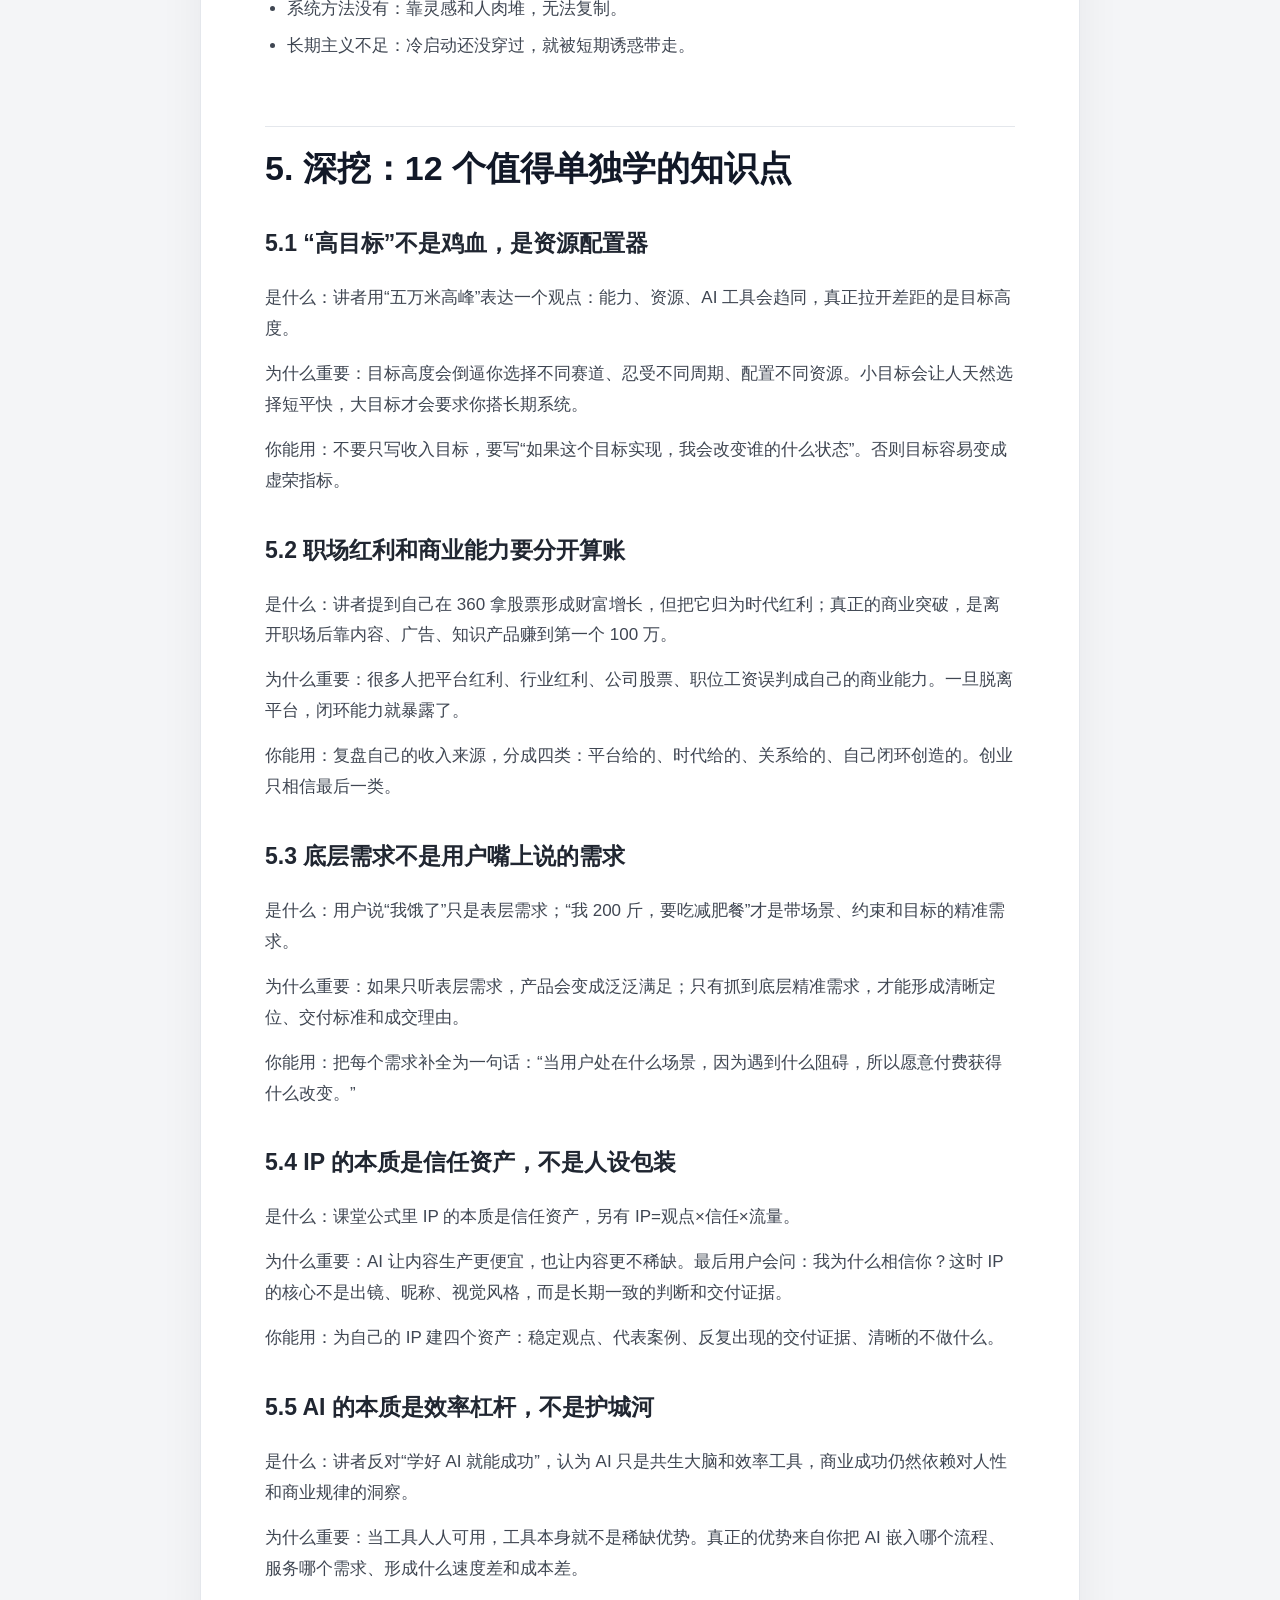
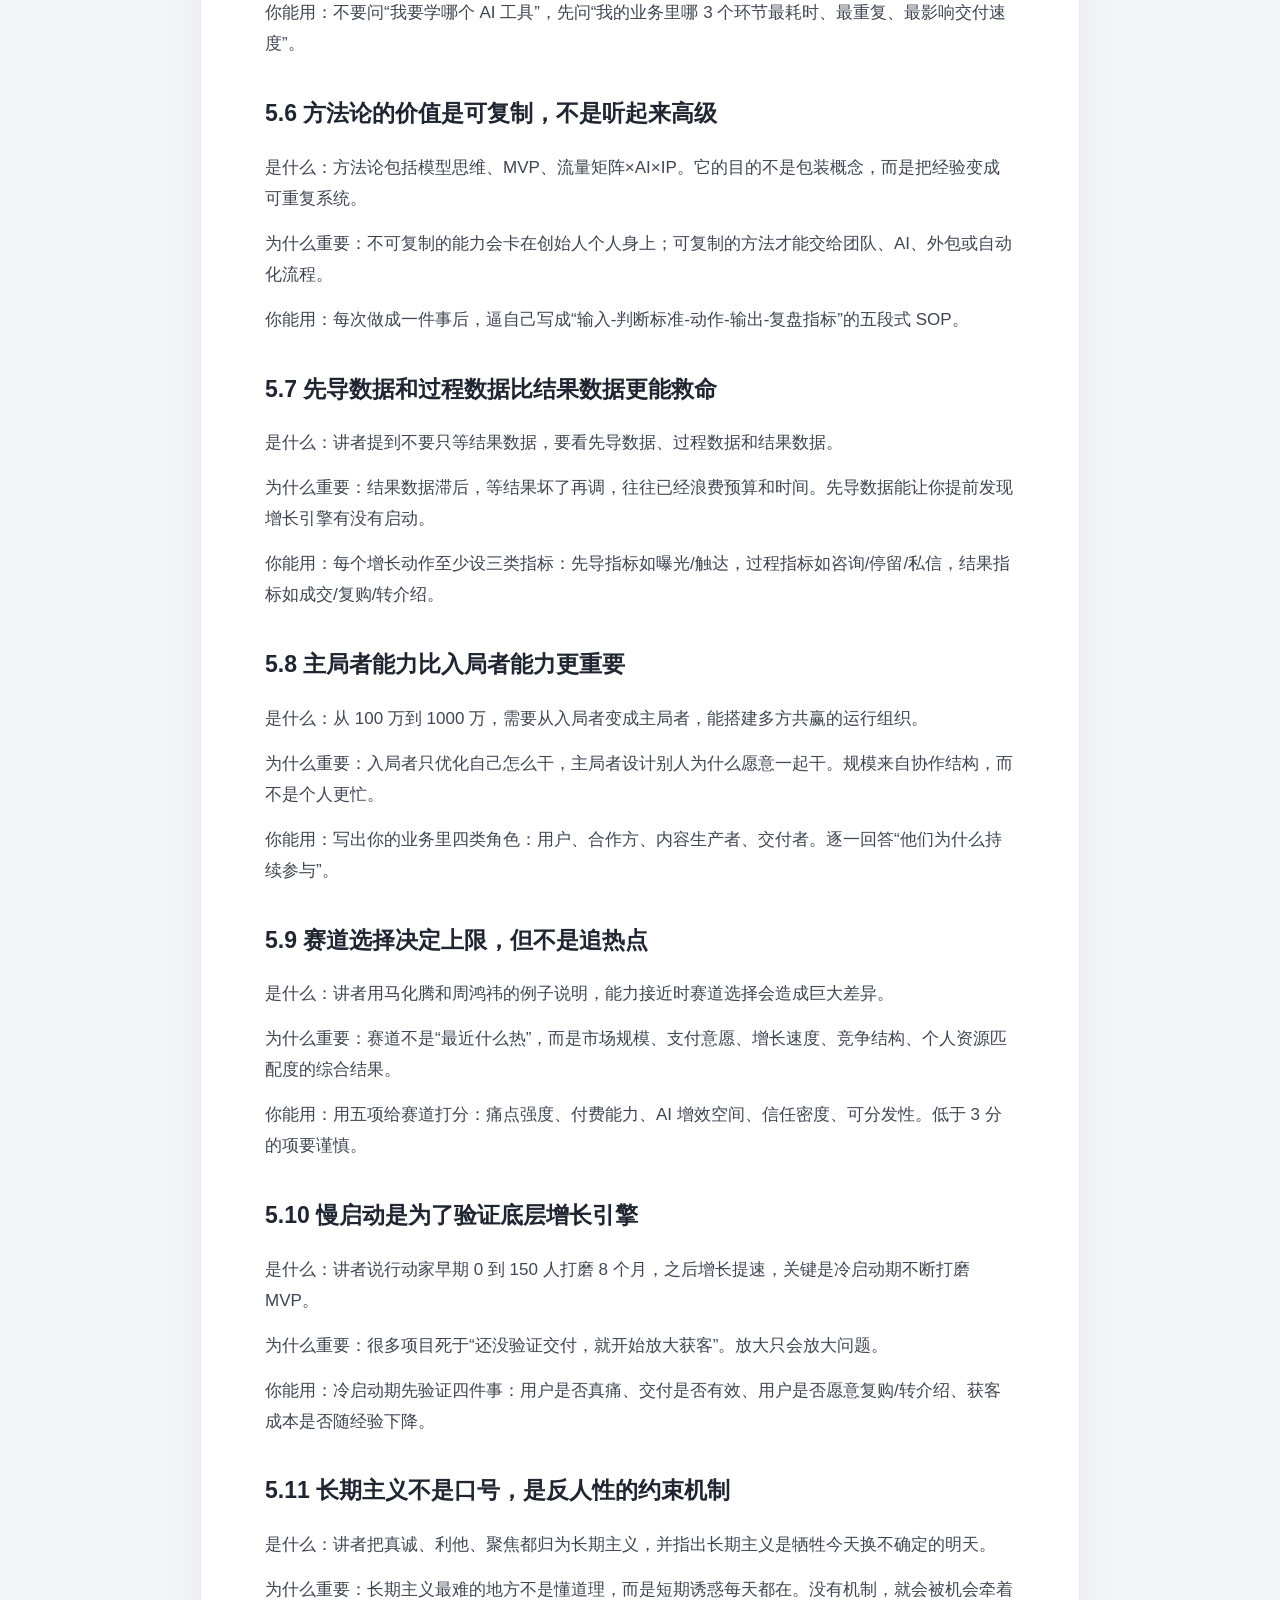
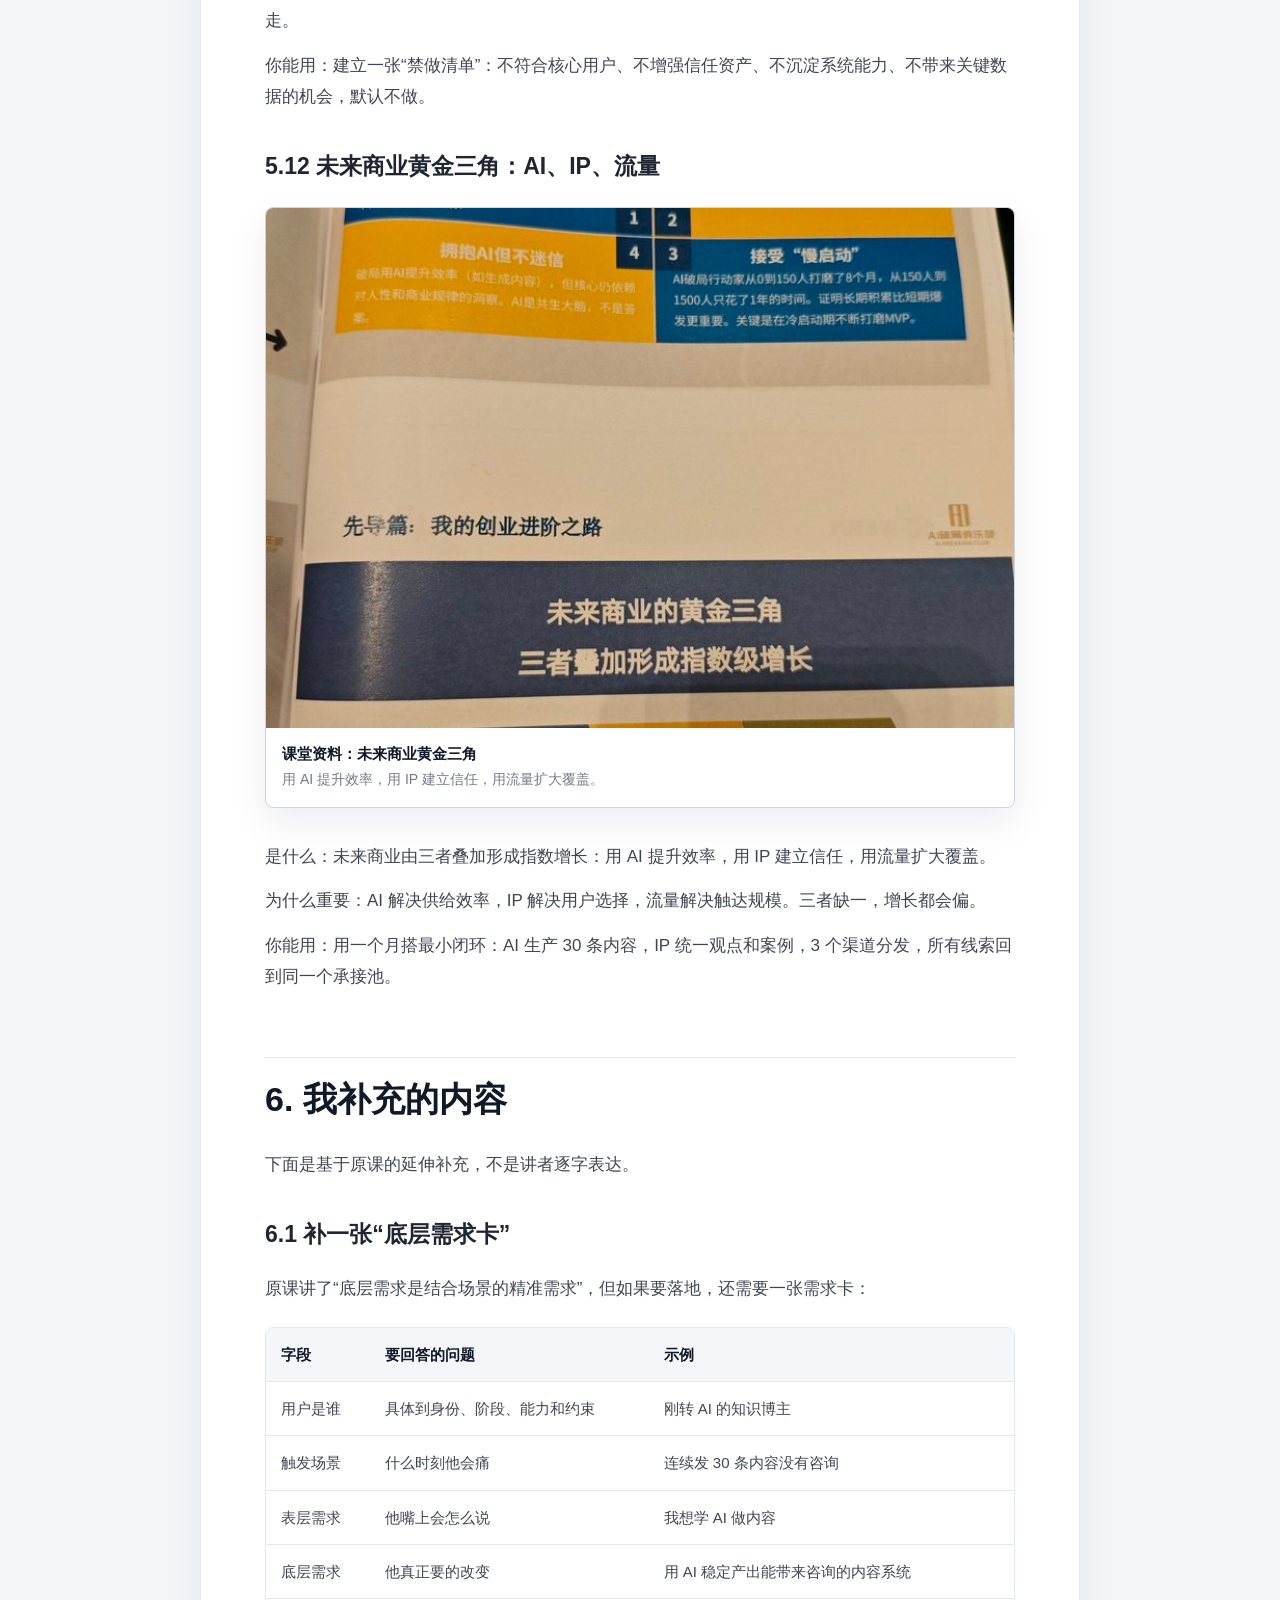
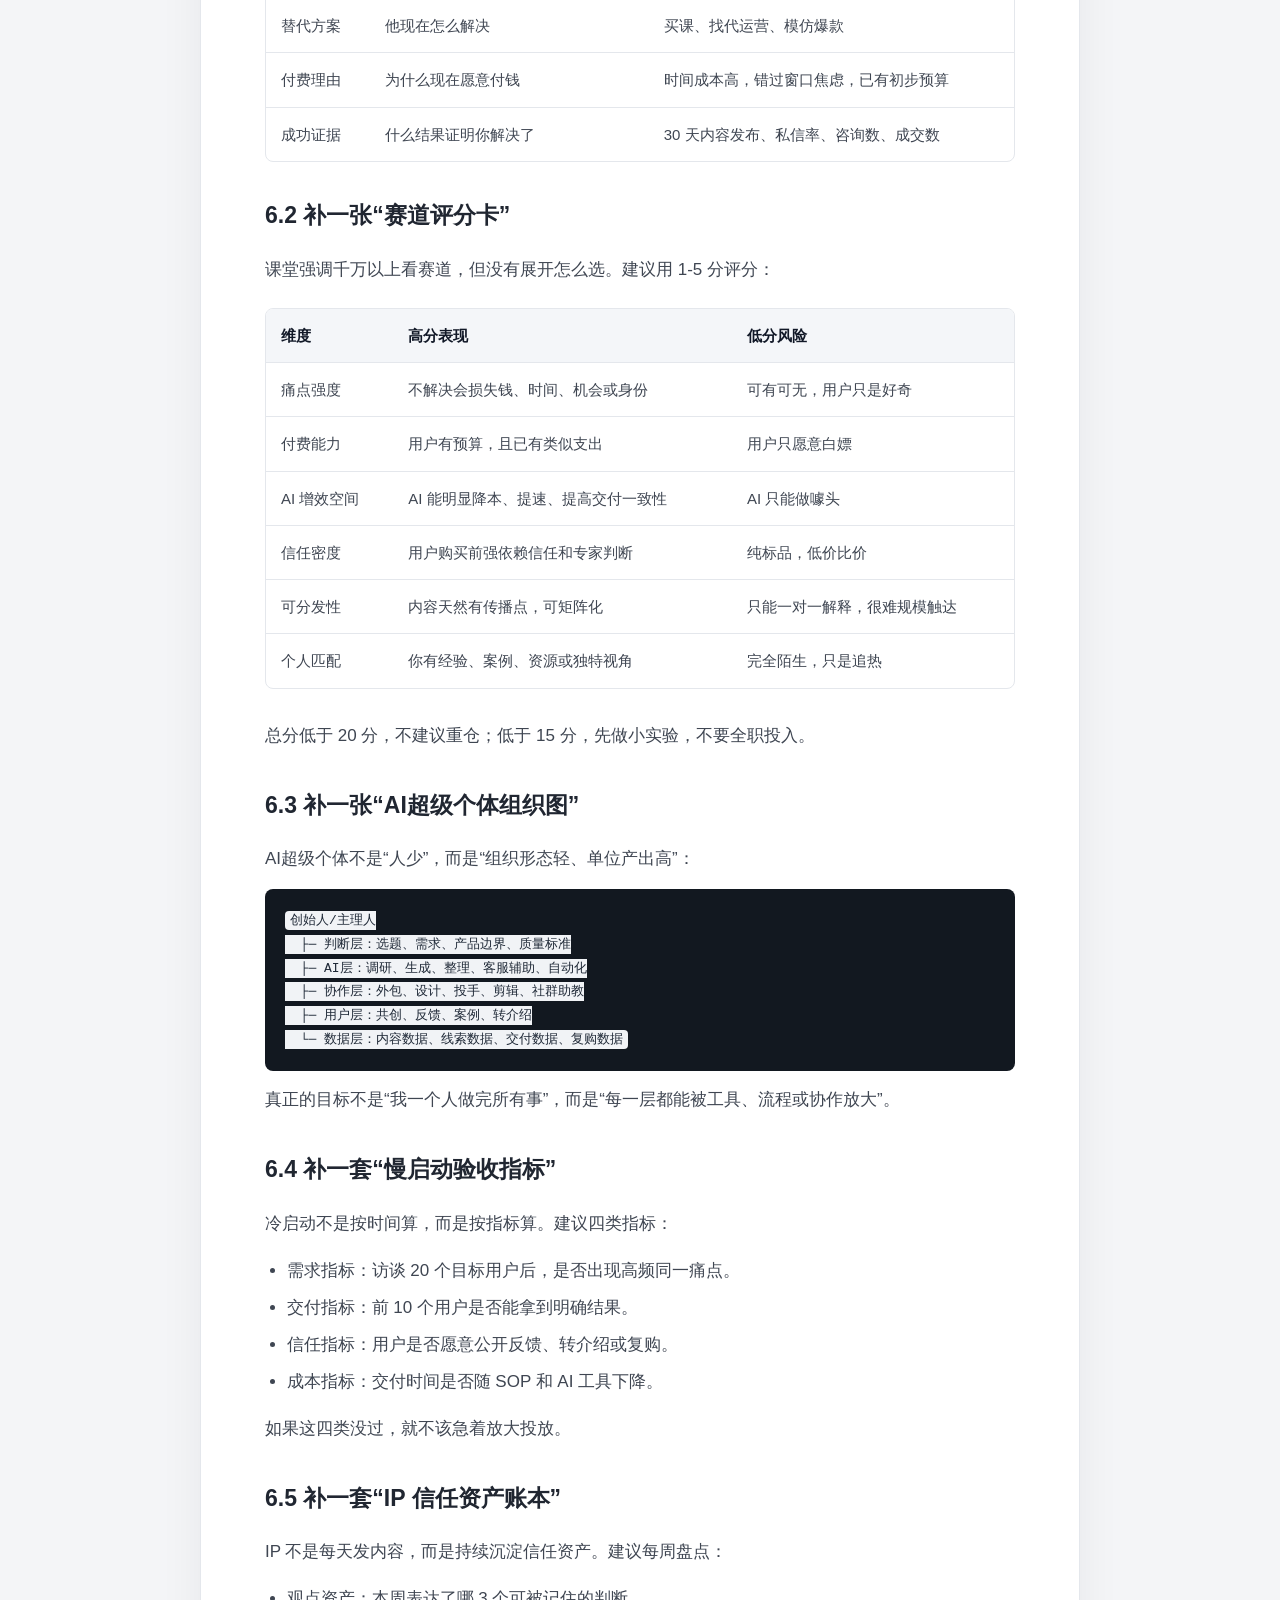
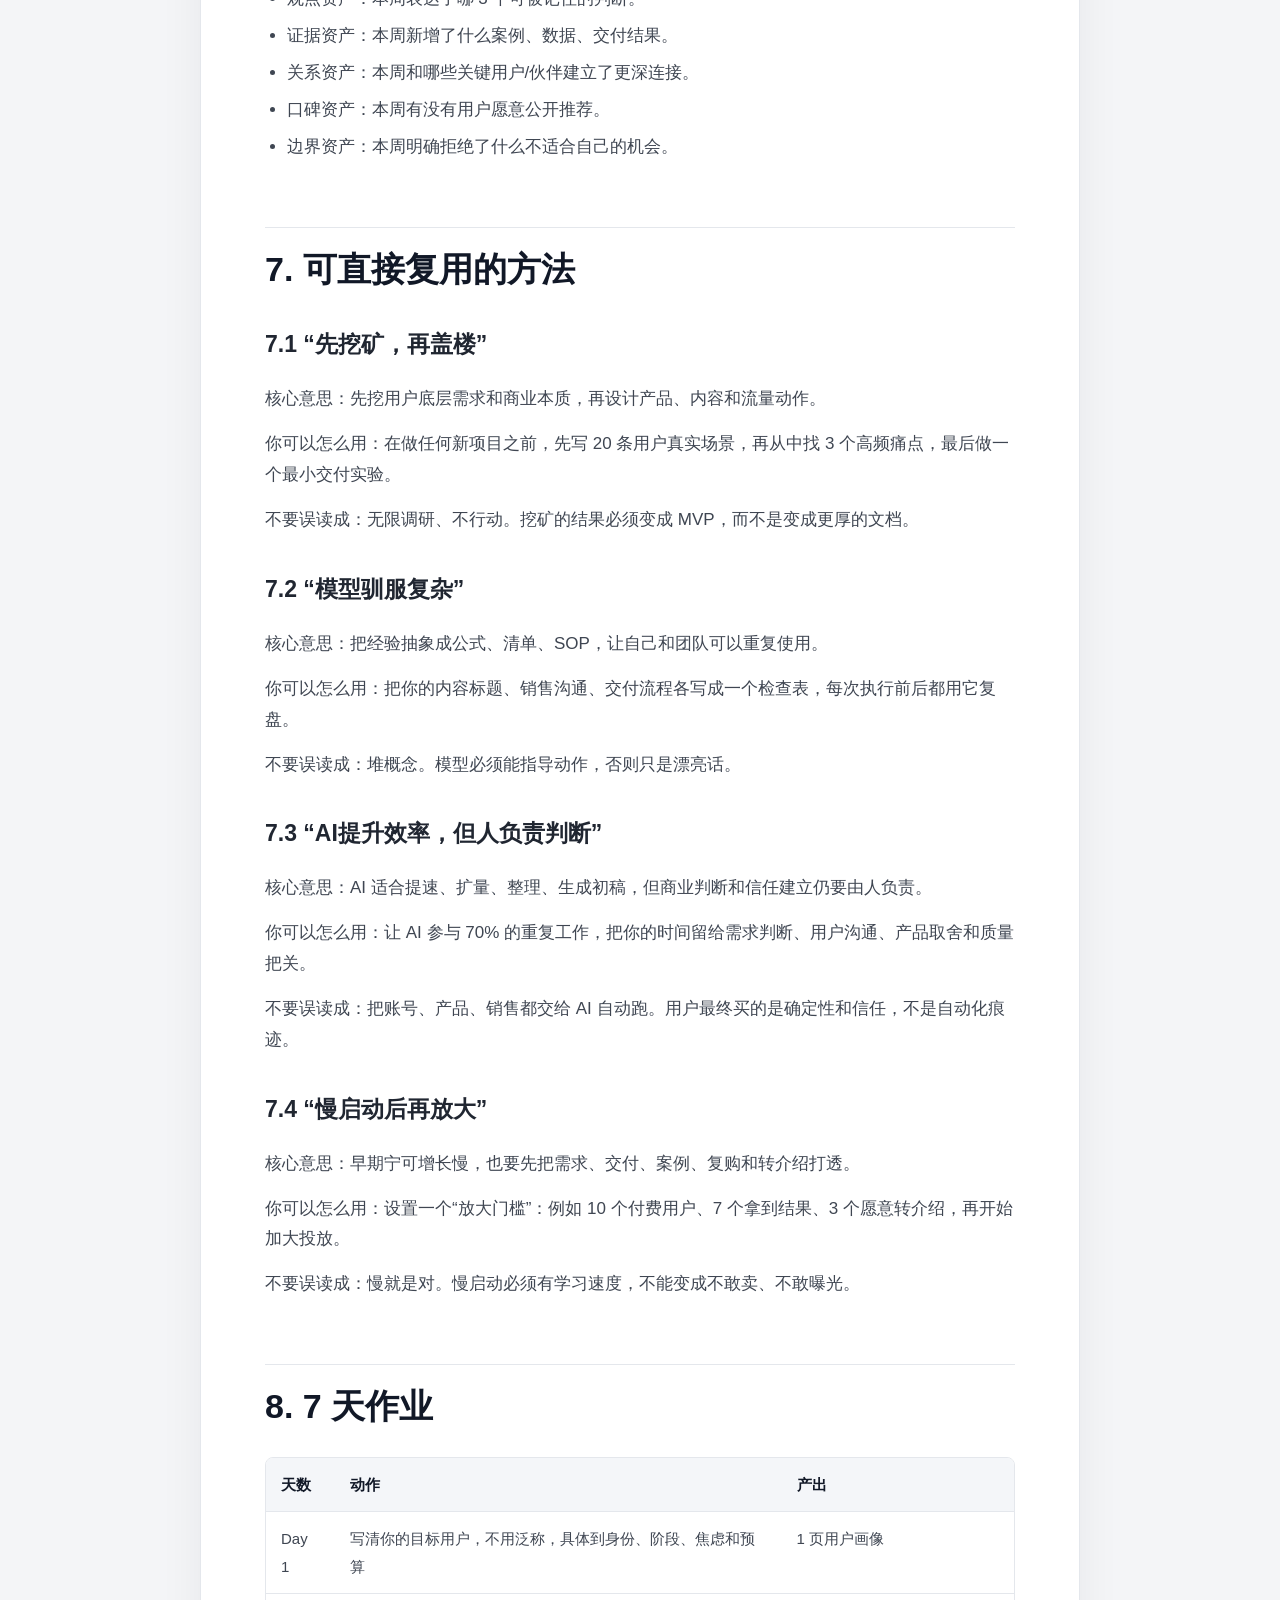
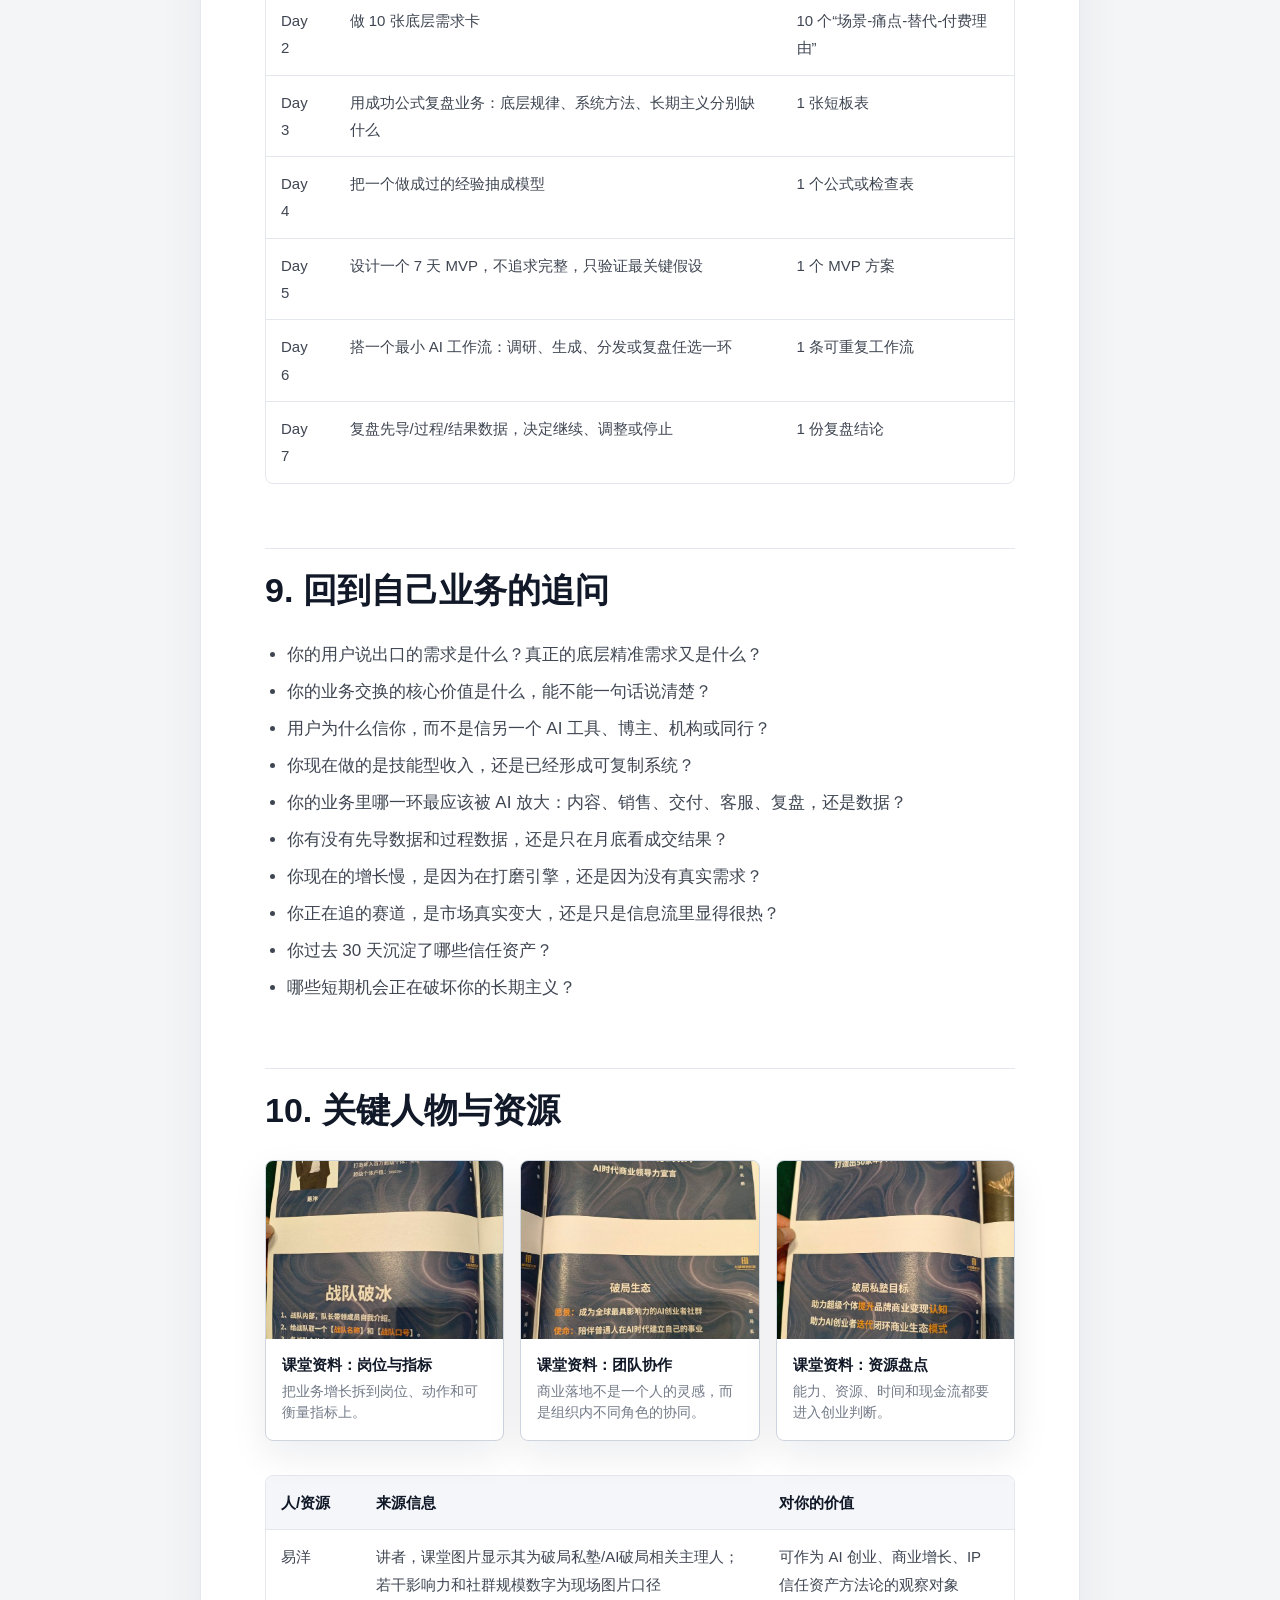
==== commit b9e184da: "Embed source materials in note pages" ====
--- a/notes/1912868579112712840/index.html
+++ b/notes/1912868579112712840/index.html
@@ -28,7 +28,8 @@
         <p class="lead">AI 创业、商业增长、IP、流量与长期主义的总框架。</p>
         <div class="actions">
           <a class="button primary" href="#1-如果只读-10-分钟">开始阅读</a>
-          <a class="button ghost" href="materials.html">智能总结 / 逐字稿 / 课堂资料</a>
+          <a class="button ghost" href="#materials-appendix">智能总结 / 逐字稿 / 课堂资料</a>
+          <a class="button ghost" href="materials.html">独立素材页</a>
           <a class="button ghost" href="analysis.md">Markdown 原稿</a>
         </div>
       </div>
@@ -293,6 +294,460 @@
 <li>OCR 对投影/拍屏识别不稳定；图片信息以人工抽查和妙记拍图总结交叉确认。</li>
 <li>“我补充的内容”章节属于基于原课的落地延伸，不是讲者原话。</li>
 </ul>
+<section class="source-appendix source-content" id="materials-appendix">
+<h2>素材附录：智能总结 / 逐字稿 / 课堂资料</h2>
+<p>下面是本篇拆解依托的原始素材，已经直接插入到文章内。独立素材页保留同一份内容，方便单独核对。</p>
+<h2 id="课堂图片画廊">课堂图片画廊</h2>
+<div class="material-cluster">
+<figure class="inline-material">
+  <a href="assets/class-images/01-001_WadRXb-01.jpg" target="_blank" rel="noreferrer">
+    <img src="assets/class-images/01-001_WadRXb-01.jpg" alt="课堂资料 01" loading="lazy">
+  </a>
+  <figcaption><strong>课堂资料 01</strong><span>16:12 · OCR 74 字</span></figcaption>
+</figure>
+<figure class="inline-material">
+  <a href="assets/class-images/02-002_FPxXcR-01.jpg" target="_blank" rel="noreferrer">
+    <img src="assets/class-images/02-002_FPxXcR-01.jpg" alt="课堂资料 02" loading="lazy">
+  </a>
+  <figcaption><strong>课堂资料 02</strong><span>20:42 · OCR 101 字</span></figcaption>
+</figure>
+<figure class="inline-material">
+  <a href="assets/class-images/03-003_aJR6Tk-01.jpg" target="_blank" rel="noreferrer">
+    <img src="assets/class-images/03-003_aJR6Tk-01.jpg" alt="课堂资料 03" loading="lazy">
+  </a>
+  <figcaption><strong>课堂资料 03</strong><span>25:00 · OCR 47 字</span></figcaption>
+</figure>
+<figure class="inline-material">
+  <a href="assets/class-images/04-004_N9x3aV-01.jpg" target="_blank" rel="noreferrer">
+    <img src="assets/class-images/04-004_N9x3aV-01.jpg" alt="课堂资料 04" loading="lazy">
+  </a>
+  <figcaption><strong>课堂资料 04</strong><span>25:13 · OCR 363 字</span></figcaption>
+</figure>
+<figure class="inline-material">
+  <a href="assets/class-images/05-005_ZB1Yt8-01.jpg" target="_blank" rel="noreferrer">
+    <img src="assets/class-images/05-005_ZB1Yt8-01.jpg" alt="课堂资料 05" loading="lazy">
+  </a>
+  <figcaption><strong>课堂资料 05</strong><span>25:29 · OCR 183 字</span></figcaption>
+</figure>
+<figure class="inline-material">
+  <a href="assets/class-images/06-006_hrgnBL-01.jpg" target="_blank" rel="noreferrer">
+    <img src="assets/class-images/06-006_hrgnBL-01.jpg" alt="课堂资料 06" loading="lazy">
+  </a>
+  <figcaption><strong>课堂资料 06</strong><span>25:43 · OCR 68 字</span></figcaption>
+</figure>
+<figure class="inline-material">
+  <a href="assets/class-images/07-007_IG4eG7-01.jpg" target="_blank" rel="noreferrer">
+    <img src="assets/class-images/07-007_IG4eG7-01.jpg" alt="课堂资料 07" loading="lazy">
+  </a>
+  <figcaption><strong>课堂资料 07</strong><span>25:52 · OCR 96 字</span></figcaption>
+</figure>
+<figure class="inline-material">
+  <a href="assets/class-images/08-008_2irXy8-01.jpg" target="_blank" rel="noreferrer">
+    <img src="assets/class-images/08-008_2irXy8-01.jpg" alt="课堂资料 08" loading="lazy">
+  </a>
+  <figcaption><strong>课堂资料 08</strong><span>26:02 · OCR 515 字</span></figcaption>
+</figure>
+<figure class="inline-material">
+  <a href="assets/class-images/09-009_4YSOi6-01.jpg" target="_blank" rel="noreferrer">
+    <img src="assets/class-images/09-009_4YSOi6-01.jpg" alt="课堂资料 09" loading="lazy">
+  </a>
+  <figcaption><strong>课堂资料 09</strong><span>26:10 · OCR 216 字</span></figcaption>
+</figure>
+</div>
+<h2 id="0-素材边界">0. 素材边界</h2>
+<ul>
+<li>笔记 ID：1912868579112712840</li>
+<li>标题：洋哥商业心法</li>
+<li>类型：class_audio</li>
+<li>来源：app</li>
+<li>妙记创建时间：2026-06-15 12:28:10</li>
+<li>妙记更新时间：2026-06-15 12:28:10</li>
+<li>子笔记数量：0</li>
+<li>智能总结字符数：7746</li>
+<li>文字记录句子数：41</li>
+<li>课堂图片数量：9</li>
+</ul>
+<h2 id="1-智能总结-妙记原文">1. 智能总结（妙记原文）</h2>
+<h3 id="智能总结">📑 智能总结</h3>
+<h4 id="课程信息">课程信息</h4>
+<ul>
+<li><strong>授课时间</strong>：2026-06-12 09:44:11</li>
+<li><strong>时长</strong>：0 小时 31 分钟</li>
+<li><strong>领域</strong>：AI创业/商业增长</li>
+</ul>
+<h4 id="知识精讲">知识精讲</h4>
+<p>本次课程为AI破局私塾的先导篇，分享了创始人易洋的创业进阶之路，讲解了AI时代创业成功公式，以及对创业者的四点核心启示，明确了AI超级个体的定义和未来商业增长的黄金三角模型。</p>
+<p><strong>AI超级个体的定义</strong></p>
+<ul>
+<li><strong>核心概念</strong>：AI超级个体并非指单独一人，而是个体借助AI工具与AI组织的能力放大个人杠杆，无论团队规模大小，都能实现高能效、低内耗、高速增长，这一提法由本次讲师提出。</li>
+<li><strong>勇攀五万米高峰的信念</strong>：老师提出人生只有一次，要给自己设定足够高远的目标，因为能力、资源甚至AI工具都会逐渐趋同，<strong>只有内心的高远目标才能驱动人持续创造</strong>，人类和其他物种的核心区别就是创造。</li>
+</ul>
+<p><strong>创业增长的三阶台阶</strong></p>
+<ul>
+<li><strong>第一个100万</strong>：靠技能精进、持续摸爬滚打就能达到，在AI时代普通人都有机会达到。多数年薪百万本质是时代风口带来的运气，只有自己从零到一赚到的第一个百万才是真正的商业能力突破。</li>
+<li><strong>从100万到1000万</strong>：不再仅靠个人技能，需要框架思维、第一性原理、从入局者到主局者的能力，以及数据驱动业务迭代的能力。</li>
+<li><strong>千万以上规模</strong>：🚩重点：核心是赛道选择，能力相近的创业者最终成就差异本质由赛道选择决定。</li>
+</ul>
+<p><strong>成功公式（根据课堂图片校准）</strong></p>
+<ul>
+<li><strong>核心公式</strong>：</li>
+</ul>
+<p>$$ 成功 = 底层规律 \times 系统方法 \times 长期主义 $$</p>
+<ul>
+<li><strong>1.底层规律：不变的本质</strong>：底层规律就是事物不变的本质，可以作为人生选择、商业决策的筛选原则。核心底层规律包括：</li>
+<li>IP的本质是信任资产</li>
+<li>AI的本质是效率杠杆</li>
+<li>🚩重点：商业的本质是<strong>价值交换（用户需求）</strong></li>
+<li><strong>2.方法论：打造可复制的系统</strong>：方法论的作用是支撑可复制、可规模化的增长，核心包含：</li>
+<li>模型思维</li>
+<li>最小可行性验证</li>
+<li>流量矩阵×AI×IP公式</li>
+<li><strong>3.执行关键：长期主义与坚持</strong>：长期主义需要做到三点：</li>
+<li>聚焦「非共识机会」</li>
+<li>极致交付与用户共创</li>
+<li>🚩重点：反人性自律：长期主义需要牺牲当下的短期利益换未来的长期收益，是反人性的，最难做到但最重要。</li>
+</ul>
+<p><strong>对创业者的四点启示（根据课堂图片校准）</strong></p>
+<ul>
+<li><strong>1.先挖矿，再盖楼</strong>：不要着急模仿他人的表层行为（比如直接模仿直播带货），创业首先要追问：<strong>用户底层需求</strong>是什么？再用更本质的规律（如信任、效率）重构解决方案。</li>
+<li>🚩重点：底层需求是结合场景的<strong>精准需求</strong>，而非用户的表层表述，比如“我肚子饿了”是表层需求，“我200斤要吃减肥餐”才是精准的底层需求。</li>
+<li><strong>2.用模型驯服复杂</strong>：要将个人经验抽离为可复用的模型公式，比如$IP = 观点 \times 信任 \times 流量$，避免陷入碎片化行动，模型可以作为做事的检查依据，让行动更有章法。</li>
+<li><strong>3.接受「慢启动」</strong>：AI破局行动家从0到150人打磨了8个月，从150人到1500人只花了1年时间，证明长期积累比短期爆发更重要，关键是在冷启动期不断打磨MVP，打好底层增长引擎再做推广。</li>
+<li><strong>4.拥抱AI但不迷信</strong>：破局用AI提升效率（比如生成内容），但核心仍依赖对人性和商业规律的洞察。🚩重点：AI是共生大脑，不是答案，AI本质是提升效率的工具，不会直接让人成功，商业成功的核心仍然是对规律的洞察。</li>
+</ul>
+<p><strong>未来商业黄金三角（根据课堂图片校准）</strong></p>
+<ul>
+<li><strong>核心逻辑</strong>：三者叠加可形成指数级增长</li>
+<li><strong>用AI提升效率</strong>：AI可以极大提升内容生产、业务运转的效率，当AI发展到可以快速生成各类产品、商品供给极大丰富时，用户的选择会转向信任IP。</li>
+<li><strong>用IP建立信任</strong>：当产品同质化严重时，用户会优先选择自己信任、喜欢的IP，因此AI时代IP的重要性反而会提升。</li>
+<li><strong>用流量助阵扩大覆盖</strong>：基于IP信任结合流量矩阵投放，是AI时代最优的增长解法。</li>
+</ul>
+<p><strong>破局生态核心信息（根据课堂图片补充）</strong></p>
+<ul>
+<li><strong>愿景</strong>：成为全球最具影响力的AI创业者社群，最终打造出50家年入千万的AI创业公司</li>
+<li><strong>使命</strong>：陪伴普通人在AI时代建立自己的事业，助力超级个体提升品牌商业变现认知，助力AI创业者迭代闭环商业生态模式</li>
+<li><strong>价值观</strong>：坚信AGI时代、真诚、利他、聚焦</li>
+</ul>
+<h4 id="课堂实录">📖 课堂实录</h4>
+<p>[00:00:00](<a href="https://getnotes.seek:0)" target="_blank" rel="noreferrer">https://getnotes.seek:0)</a> <strong>定义AI超级个体</strong></p>
+<p>纠正大众对AI超级个体的误解：AI超级个体不是指单独一个人，而是指个体借助AI工具与AI组织的能力放大自身杠杆，无论团队规模大小，都能实现高能效、低内耗、高速增长。超级个体的概念由古典提出，AI超级个体的提法由本次讲师提出。</p>
+<p>[00:01:00](<a href="https://getnotes.seek:60)" target="_blank" rel="noreferrer">https://getnotes.seek:60)</a> <strong>提出五万米高峰的人生信念</strong></p>
+<p>人做事业要设定梦想级、理想级、现实级三层目标，AI时代能力和资源都会被AI逐渐补平，唯一的差异来自内心的目标高度。以马斯克为例，即便已经拥有巨额财富仍然不停前进，本质是因为他内心的目标足够高远。人类和其他物种的本质区别是创造，而创造需要围绕高远目标才能不虚度此生，要找到自己真正认可的高远目标，而非外界强加的虚假目标。</p>
+<p>[00:04:12](<a href="https://getnotes.seek:252)" target="_blank" rel="noreferrer">https://getnotes.seek:252)</a> <strong>开篇：创业进阶分享引入</strong></p>
+<p>本次分享为先导篇，分享讲师个人的创业经历，再进入正式内容。讲师提出观点：AI时代所有普通人都有机会做到年度千万营收，并将达到千万前的增长拆分为三个核心台阶。</p>
+<p>[00:04:38](<a href="https://getnotes.seek:278)" target="_blank" rel="noreferrer">https://getnotes.seek:278)</a> <strong>第一个台阶：人生第一个100万</strong></p>
+<p>第一个100万可以是年度营收100万，也可以是攒到100万现金，到达这个阶段后会开始分层。讲师分享个人经历：在华为读硕士后，受百度师兄点拨意识到“所有成功都来自视野盲区，互联网浪潮要拿到公司股权才能赚大钱”，因此跳槽到360。在360和腾讯的竞争中，连续七天通宵顶住压力，最终获得公司股票，360上市后获得了数百万收益，后股票上涨获得千万身家。但这属于职场红利，本质是时代运气，真正自己赚到的第一个百万，是2019年开始做公众号后，通过内容、广告和知识产品，在2021年做到纯利润过百万，这才是真正的商业能力突破。</p>
+<p>在年度100万以内，竞争对手大多不愿意持续精进，因此只要选好赛道、持续精进技能、超过身边大多数人，用科学方法就很容易达到。</p>
+<p>[00:10:52](<a href="https://getnotes.seek:652)" target="_blank" rel="noreferrer">https://getnotes.seek:652)</a> <strong>第二个台阶：100万到1000万</strong></p>
+<p>这个阶段无法仅靠技能和向高手学习达到，需要底层认知和行为框架的改变：需要具备第一性原理思维，能拆解目标看到事物全貌；需要从入局者转变为主局者，能搭建让多方共赢的运行组织；需要具备数据思维，用先导数据、过程数据驱动业务迭代，不要只等结果数据反馈。</p>
+<p>[00:12:16](<a href="https://getnotes.seek:736)" target="_blank" rel="noreferrer">https://getnotes.seek:736)</a> <strong>第三个台阶：千万以上规模</strong></p>
+<p>到千万甚至更高规模，核心决定因素是赛道选择。讲师以自己接触过的马化腾和周鸿祎举例：两位创始人能力差距不大，但赛道选择的不同导致最终成就的差异。</p>
+<p>[00:13:01](<a href="https://getnotes.seek:781)" target="_blank" rel="noreferrer">https://getnotes.seek:781)</a> <strong>提炼成功核心公式</strong></p>
+<p>三次创业失败后，讲师总结出：掌握底层规律、打造系统方法论、长期主义和执行力结合，才能最终获得成就，人生本就起起伏伏，只要坚持长期主义结合执行力，最终所处的台阶一定会持续抬高。总结成功公式为：$成功 = 底层规律 \times 系统方法 \times 长期主义$。</p>
+<p>[00:13:49](<a href="https://getnotes.seek:829)" target="_blank" rel="noreferrer">https://getnotes.seek:829)</a> <strong>拆解第一部分：底层规律是不变的本质</strong></p>
+<p>底层规律就是事物不变的本质，可以作为底层原则，应用在人生、工作、创业甚至生活选择的各个场景作为筛选标准。举例三个核心底层规律：IP的本质是信任资产，AI的本质是效率杠杆，商业的本质是价值交换。做任何事之前，都要先抽离出这件事的底层规律再动手，比如程序员接项目，首先要梳理清楚这个项目必须满足的不变核心要求，就是抽离底层规律的过程。</p>
+<p>[00:16:13](<a href="https://getnotes.seek:973)" target="_blank" rel="noreferrer">https://getnotes.seek:973)</a> <strong>拆解第二部分：方法论是打造可复制的系统</strong></p>
+<p>方法论的价值是帮助打造可复制、可规模化的增长系统，让业务可规模化扩张。核心方法论包括模型思维、最小可行性验证、流量矩阵×AI×IP公式。成功需要先洞悉系统的底层规律，再在底层规律之上搭建可复制的方法论系统。</p>
+<p>[00:16:56](<a href="https://getnotes.seek:1016)" target="_blank" rel="noreferrer">https://getnotes.seek:1016)</a> <strong>拆解第三部分：执行关键是长期主义与坚持</strong></p>
+<p>长期主义看起来很虚，但非常真实，破局的价值观就是真诚、利他、聚焦，这三个都是长期主义，长期坚持非常难。比如聚焦会面临短期诱惑，需要放弃其他产品的短期收益；真诚利他需要长期先吃亏，短期感受并不好，但长期来看这些付出都会获得十倍百倍的回报。长期主义本质是牺牲今天的短期收益，去换一个不确定的更好未来，这是反人性的，因此非常难做到，但却是创业和做生意最重要的特质，做不到长期主义天花板会非常有限，长期坚持正确价值观最终会被商业世界筛选出来。</p>
+<p>[00:20:07](<a href="https://getnotes.seek:1207)" target="_blank" rel="noreferrer">https://getnotes.seek:1207)</a> <strong>对创业者的第一点启示：先挖矿再盖楼</strong></p>
+<p>做任何事都要先挖透底层规律，再搭建业务，不要上来就模仿表层现象。做商业首先要追问：用户的底层需求到底是什么？再用本质规律重构解决方案。互动提问：创业最核心的底层规律是什么？最终答案就是用户需求，更准确说，是用户的底层精准需求。</p>
+<p>[00:22:28](<a href="https://getnotes.seek:1348)" target="_blank" rel="noreferrer">https://getnotes.seek:1348)</a> <strong>讲解底层需求的定义</strong></p>
+<p>用户需求分为真需求和伪需求，表层需求不是底层需求，<strong>底层需求是和场景结合的精准需求</strong>。举例：“我肚子饿了”是表层需求，“我200斤了要吃减肥餐”就是结合场景的精准底层需求；“我要找女朋友”是表层需求，明确了自己对伴侣的筛选标准才是底层需求。用这个思路分析直播带货，本质就是人货场匹配用户底层需求，匹配得好就能做起来，反之做不好。</p>
+<p>[00:24:25](<a href="https://getnotes.seek:1465)" target="_blank" rel="noreferrer">https://getnotes.seek:1465)</a> <strong>对创业者的第二点启示：用模型驯服复杂</strong></p>
+<p>把模型注入大脑，做事就会有章法，有随时可以检查的依据。举例：讲师自己写公众号，总结了标题六条军规，每写一个标题都用模型检查，这就是模型的作用。要把经验抽离成可复用的模型公式，避免碎片化行动，比如$IP=观点 \times 信任 \times 流量$就是典型的IP模型。</p>
+<p>[00:25:14](<a href="https://getnotes.seek:1514)" target="_blank" rel="noreferrer">https://getnotes.seek:1514)</a> <strong>对创业者的第三点启示：拥抱AI但不迷信</strong></p>
+<p>讲师反对“学好AI就能成功”的说法：AI本质就是提升生产力，并不稀缺，哪怕未来AI能力很强，AI赚的钱最终还是为人类所有，核心仍然是人类对人性和商业规律的洞察。AI只是共生的效率工具，不是最终答案。</p>
+<p>[00:26:13](<a href="https://getnotes.seek:1573)" target="_blank" rel="noreferrer">https://getnotes.seek:1573)</a> <strong>对创业者的第四点启示：接受慢启动</strong></p>
+<p>以破局自身举例：AI破局行动家从0到150人打磨了8个月，宁愿不赚钱、宁愿用户流失，也要打磨透产品满足用户底层需求，打好底层增长引擎再推广，之后从150人到1500人只花了1年时间，这就是慢启动的价值，证明长期积累比短期爆发更重要。</p>
+<p>[00:27:33](<a href="https://getnotes.seek:1653)" target="_blank" rel="noreferrer">https://getnotes.seek:1653)</a> <strong>未来商业的黄金三角</strong></p>
+<p>未来商业要三者叠加获得指数级增长：用AI提升效率，用IP建立信任，用流量助阵扩大覆盖。讲师重点强调：随着AI能力越来越强，AI可以快速生成各类产品，未来会出现上万个AI应用产品，当产品供给极大丰富、同质化严重后，用户会优先选择自己信任、喜欢的IP，因此IP的重要性反而会提升，基于IP+AI结合流量矩阵的增长才是AI时代的最优解。</p>
+<p>[00:30:14](<a href="https://getnotes.seek:1814)" target="_blank" rel="noreferrer">https://getnotes.seek:1814)</a> <strong>破局增长案例</strong></p>
+<p>破局成立一年零一个月就增长到8000多用户，客单价2000元，实现了常态化营收，其中一千多增长来自战队活动，去年因为讲师自身战略误判，没有充分调动资源做战队活动，只增长了1500人，原本做好可以增长4000人，今年会重新发力。目前破局通过IP+AI矩阵打法，几十个矩阵号全部用AI产出内容、AI生成视频，再做基于IP信任的投放和自然增长，已经实现稳定的常态化增长。</p>
+<h3 id="重点速览">🖍️ 重点速览</h3>
+<h4 id="考点重点">🚩 考点重点</h4>
+<ul>
+<li>[00:10:52](<a href="https://getnotes.seek:652)" target="_blank" rel="noreferrer">https://getnotes.seek:652)</a> <strong>千万级增长核心能力</strong>：从100万到1000万需要第一性思维、主局能力、数据驱动能力，无法仅靠个人技能达成</li>
+<li>[00:12:16](<a href="https://getnotes.seek:736)" target="_blank" rel="noreferrer">https://getnotes.seek:736)</a> <strong>千万以上增长核心</strong>：成就高度本质由赛道选择决定，而非个人能力差距</li>
+<li>[00:22:28](<a href="https://getnotes.seek:1348)" target="_blank" rel="noreferrer">https://getnotes.seek:1348)</a> <strong>底层需求定义</strong>：底层需求是结合场景的精准需求，不是用户的表层表述</li>
+<li>[00:25:14](<a href="https://getnotes.seek:1514)" target="_blank" rel="noreferrer">https://getnotes.seek:1514)</a> <strong>AI定位核心考点</strong>：AI是效率杠杆，是共生大脑，不是答案，商业成功核心仍然是对人性和规律的洞察</li>
+<li>[00:16:56](<a href="https://getnotes.seek:1016)" target="_blank" rel="noreferrer">https://getnotes.seek:1016)</a> <strong>长期主义核心难点</strong>：长期主义是反人性的，需要牺牲当下短期利益换未来收益，是成功的关键特质</li>
+</ul>
+<h4 id="核心概念">💡 核心概念</h4>
+<ul>
+<li><strong>AI超级个体</strong>：借助AI工具与AI组织放大个人杠杆，实现高能效低内耗高速增长的创业/做事模式，不限制团队规模。</li>
+<li><strong>成功公式</strong>：</li>
+</ul>
+<p>$$ 成功 = 底层规律 \times 系统方法 \times 长期主义 $$</p>
+<ul>
+<li><strong>底层规律三原则</strong>：1. IP的本质是信任资产；2. AI的本质是效率杠杆；3. 商业的本质是价值交换</li>
+<li><strong>未来商业黄金三角</strong>：用AI提升效率 + 用IP建立信任 + 用流量助阵扩大覆盖，三者叠加形成指数增长</li>
+<li><strong>IP公式（根据课堂图片）</strong>：</li>
+</ul>
+<p>$$ IP = 观点 \times 信任 \times 流量 $$</p>
+<h4 id="课堂金句">✨ 课堂金句</h4>
+<ul>
+<li>“我们所有人的生命都只有一次，人类和其他物种最大的区别就是创造，给自己一个五万米高峰的目标，才不虚度此生。”</li>
+<li>“所有的成功和增长都来自你今天视野的盲区。”</li>
+<li>“在关键点上极致的投入就会带来极致的回报。”</li>
+<li>“当产品全部同质化之后，谁有IP我信谁，我喜欢谁我买谁。”</li>
+<li>“长期主义都是让你牺牲今天，赢得一个不确定性的明天，这是人性里面最难的东西，但是它却是真正做生意、做创业最重要的东西。”</li>
+</ul>
+<h4 id="待办事项">📝 待办事项</h4>
+<ul>
+<li><strong>本次课程目标</strong>：梳理个人事业的底层规律，提炼自己业务的可复制方法论，坚持长期主义打磨产品</li>
+<li><strong>思考练习</strong>：写下你当前业务的用户底层精准需求，对照黄金三角梳理自己的增长框架</li>
+<li><strong>下次课程</strong>：后续会开授IP打造、混合增长相关专题课程</li>
+<li><strong>复习建议</strong>：反复理解成功公式，对照自身创业阶段补全能力短板</li>
+</ul>
+<h3 id="拍图总结">🎯 拍图总结</h3>
+<h4 id="创业核心框架-成功-底层规律-系统方法-长期主义">🔍 创业核心框架：成功=底层规律×系统方法×长期主义</h4>
+<ul>
+<li><strong>底层规律</strong>（不变的本质）：</li>
+<li><strong>IP的本质是信任资产</strong>：通过建立用户信任实现商业价值转化。</li>
+<li><strong>AI的本质是效率杠杆</strong>：提升内容生成、用户服务等环节的效率。</li>
+<li><strong>商业的本质是价值交换</strong>：满足用户需求并获取合理回报。</li>
+</ul>
+<ul>
+<li><strong>系统方法论</strong>（可复制的系统）：</li>
+<li><strong>模型思维</strong>：将经验抽象为公式（如“IP=观点×信任×流量”），避免碎片化行动。</li>
+<li><strong>最小可行性验证（MVP）</strong>：快速迭代产品，验证市场需求。</li>
+<li><strong>流量矩阵×AI×IP公式</strong>：三者结合形成指数级增长引擎。</li>
+</ul>
+<ul>
+<li><strong>执行关键</strong>（长期主义与坚持）：</li>
+<li>聚焦“非共识机会”：挖掘未被关注的细分领域。</li>
+<li>极致交付与用户共创：提升用户体验并参与产品优化。</li>
+<li>反人性自律：克服短期诱惑，坚持长期目标。</li>
+</ul>
+<h4 id="对创业者的启示">💡 对创业者的启示</h4>
+<div class="table-wrap"><table><thead><tr><th>核心原则</th><th>具体策略</th></tr></thead><tbody><tr><td><strong>先挖矿，再盖楼</strong></td><td>不盲目模仿表象（如直播带货），先挖掘用户底层需求，用信任、效率重构解决方案。</td></tr><tr><td><strong>用模型驯服复杂</strong></td><td>将经验转化为可复用模型，例如“IP=观点×信任×流量”，系统化行动。</td></tr><tr><td><strong>接受“慢启动”</strong></td><td>冷启动期需打磨MVP，长期积累比短期爆发更重要（案例：AI破局行动家8个月从0到150人，1年从150到1500人）。</td></tr><tr><td><strong>拥抱AI但不迷信</strong></td><td>AI是效率工具（如生成内容），核心仍依赖对人性和商业规律的洞察，非万能答案。</td></tr></tbody></table></div>
+<h4 id="未来商业的黄金三角">🚀 未来商业的黄金三角</h4>
+<p>三者叠加实现指数级增长：</p>
+<ul>
+<li><strong>用AI提升效率</strong>：优化内容生产、用户服务等流程。</li>
+<li><strong>用IP建立信任</strong>：通过专业形象和价值输出积累用户信任。</li>
+<li><strong>用流量助阵扩大覆盖</strong>：多渠道触达目标用户，提升品牌影响力。</li>
+</ul>
+<h4 id="破局私塾生态与目标">🏆 破局私塾生态与目标</h4>
+<ul>
+<li><strong>愿景</strong>：成为全球最具影响力的AI创业者社群。</li>
+<li><strong>使命</strong>：陪伴普通人在AI时代建立自己的事业。</li>
+<li><strong>目标</strong>：打造50家年入千万的AI创业公司，助力超级个体提升品牌商业变现认知，帮助AI创业者迭代闭环商业生态模式。</li>
+</ul>
+<h2 id="2-文字记录-逐句清洗">2. 文字记录（逐句清洗）</h2>
+<h3 id="01-00-00-00-48-洋哥">01. 00:00-00:48 洋哥</h3>
+<p>加到这个呃状态。那么其实对于AI超级个体啊，这个词本来是我提出来的啊，很多人会认为就是一个人，其实这个是非常错误的观点啊。什么叫做超级个体的，或者AI超级个体，超级个体是古典提的，AI超级个体这个提法是我提的。什么是真正的AI超级个体？并不是说我只有一个人，而是说我借助AI工具和AI组织的。的能力，让自己的杠杆被最大化。而从而不管我是一个人、两个人、10个人还是100个人，我能做到非常高的能效，非常低的组织内耗，以及非常高速的增长。啊，这是AI超级无敌的注意，好，助力AI创业者迭代闭环商业生态模式。</p>
+<h3 id="02-00-49-01-46-洋哥">02. 00:49-01:46 洋哥</h3>
+<p>OK，好，这张图送给大家啊。这张图的确是我的人生信念啊，大家看一下一个人啊，提着两个棍子啊，对，当然这个是你可以。理解成光剑或者什么对，然后去攀登50000米的高峰啊。关于50000米的高峰，我是非常想跟大家说的是吧，就是为什么过去行动家他加入的时候会有三个目标，梦想级目标、理想级目标、现实级目标。为什么很多回答不上来，还要坚持要达成目标？因为大家如果干很久了之后，你会发现一个很震惊的事情啊，就是如何人的能力、资源、天赋，甚至使用AI的工具的能力，到最后都会去投。尤其是AI时代，很多东西都会被AI帮大家补平。但是唯有一个东西，我可能是完完全全不一样的，就是这个人内心真正有。</p>
+<h3 id="03-01-57-02-11-洋哥">03. 01:57-02:11 洋哥</h3>
+<p>可以百分百确定他永远达不到这个目标，因为这个目标太小了啊，当一个。的时候，你。这些毛。</p>
+<h3 id="04-02-36-03-24-洋哥">04. 02:36-03:24 洋哥</h3>
+<p>还是一个小山峰，还是喜马拉雅峰，还是地球上不存在。叫什么马斯克，对吧？你会很好奇这个人他破产的时候，他工作起来还那么疯狂，为什么现在越来越疯狂，为什么都有10000亿美金了，还要永不停歇，因为他内心的。太高了，就这么简单。所以我希望大家记住这四个词叫永安高峰，因为我们所有人的生命都只有一次，我们几乎没有，当然不是相信玄学的阻碍啊。对，呃，如果你不相信玄学，对吧？然后不相信来自我们每个人的生命应该都只有一次。</p>
+<h3 id="05-03-24-04-09-洋哥">05. 03:24-04:09 洋哥</h3>
+<p>那人类和其他物种有什么本质的区别？我觉得最大的区别是，回到了一个词叫做创作。创造人类是可以创造东西的，和其他的生物在地球上的都不行。那么创造我们要围绕着一个目标去创造，我们才能够不虚度此生。所以给自己一个五万米高峰的目标，并且。真正认可他这个目标啊，比如说有些人说我要我要三年后年度过亿，那个真的是你的目标吗？那一年赚了一个亿，你准备。拿他做什么？这因为你想告诉妈妈吗？对吧？所以这个可能就不是一个好的目标，因为他可能根本就不是你真正需要的。</p>
+<h3 id="06-04-09-04-57-洋哥">06. 04:09-04:57 洋哥</h3>
+<p>OK，好。啊，我们今天先导片是我的创业的进阶之路。啊，简单的给大家讲一下我的一些经历，然后我们开始到正式内容。啊，我认为所有人所有的普通人在AI时代都有机会年度千万，所以在千万以上的我就没写了啊。对，那么在年度千万之前。一定都会有几个台阶，我觉得第一个台阶是啊，你人生的第一个100万，要么是年度100万，要么是你已经有100万的现金了啊，因为到这个阶段之后，我们就开始分化了。好，我们先说年度100万，对吧？呃，我讲一下我自己的经历啊，但这个里。</p>
+<h3 id="07-05-07-05-50-洋哥">07. 05:07-05:50 洋哥</h3>
+<p>然后工作一年后，我就跑到深圳大冲去了。工作一年多，原因是因为百度的一个师兄点了我一句话，他有一次去深圳，然后突然紧急找我，因为我在读华科的时候，他关系就比较好，他比我大两届，我们是在学生会活动认识的。然后他说，哎呀，我来深圳了，我要请你吃饭。哎，我就过去了，结果过去我发现这个五星级酒店的顶层的包间。然后我进去的时候看到那个菜单，我心里咯噔了一下，问需要人均四五千块钱啊，是深圳最高端的一个酒店。我今天还记得的印象啊，就进去之后，太多好几个大菜都点好了，是龙虾、鲍鱼、鱼翅，一大堆我没吃过的东西。</p>
+<h3 id="08-05-50-06-34-洋哥">08. 05:50-06:34 洋哥</h3>
+<p>所以好，我就好奇，我就说师兄你怎么这么有钱呢？他说那个百度上市了，你知道吗？我说我知道啊，他跟你有什么关系？他说百度给了我。一些股票，这些股票我呃打工200年都赚不过来。啊，因为我跟他关系非常好，走的时候他跟我说了一句话，他说所有的成功和增长都来自你今天视野的盲区。这第一点，第二点，但是有一个确定性的视角我可以告诉你，如果你在互联网中的浪潮拿不到公司的股票，你是不可能有什么成就的，也不可能赚大钱的。好，这两个我当时记得非常清楚，回去以后我就思考，培训已经4000多人了，后来我就跳槽了，跳槽我到360。</p>
+<h3 id="09-06-34-07-14-洋哥">09. 06:34-07:14 洋哥</h3>
+<p>我大部分的人生目标就是攒一百万啊，那个时候没没没赚钱之前，所有人都会有这个想法。对，10年我在360，我当时想我什么时候能攒一百万？我是哦，当然我师兄可能已经有一两个亿了啊。对，那那我不敢想。对，好，结果在360遭遇了三个炸弹，我疯狂的工作。哎，这里面我特别想跟大家分享，在关键点上极致的投入就会带来极致的回报。啊，比如说我们拿过去行动家的产品来说，大家在进来的前三个月，如果非常卷的话，如果天天在小群提问啊，这一波人他们都会得到更大的提升。</p>
+<h3 id="10-07-14-07-54-洋哥">10. 07:14-07:54 洋哥</h3>
+<p>我当时学360的就是一个关键的战略时间点，因为3682已爆发了，然后我做了一件什么事呢？我连续7天通宵做空房，我们兄弟部门的产品都被腾讯卸载干净了。而我们部门只被腾讯卸了百分之十几，他在我们四个，我们部门只有两个人，因为前面的人已经走了。当时山东也很动荡，我加一个实习生，就我们两个人顶住了这一波，然后副总裁大笔一挥就给了我两张股票。而那个时候我还不知道两张股票意味着什么，我还在想什么时候能攒100万，结果呢？过了半年后，360就上市了，上市的时候我记得很清楚，那时候我们整个公司在庆祝。</p>
+<h3 id="11-07-55-08-56-洋哥">11. 07:55-08:56 洋哥</h3>
+<p>然后我看了一眼股价，然后我计算了一下，我说怎么我怎么突然我有三。在发展，哈哈。啊，大家可能很难体会那种感受啊，当时啊那那种感受是我人生第一次感觉有钱的感觉啊，对。但300万它只是个开始，就是很快，360股票涨了五倍五倍以上。所以13年啊，我在360的股票就1,000多万了，所以我在职场突破这个台阶是很顺利的，但我真正的人生突破并不是在职场发生的，也就是15年我自己啊，我在深圳掏了1,000多万，然后觉得嗯公司太沉重了，我就开始出来创业，出来创业的时候我是融了500万，我开始干。然后一路头破血流，那么真正能够靠自己脱离职场，挣到人生的第一个100万，这个时间要到2021年了。也就是2019年11月，我开始写公众号，我开始自己探索独立的商业闭环，一直到两年后。</p>
+<h3 id="12-08-56-10-18-洋哥">12. 08:56-10:18 洋哥</h3>
+<p>通过接广告，通过做我的职场星球，哎，今天来的有没有在我的职场星球买过职场星球的买的举个手。哇，你看有四个买过职场星球啊，对，那个当时价格是呃，价格是一1999还是多少？忘了，卖了卖了一千多分吧。嗯，然后职场星球假期广告这一年我是超过了100百万的物业收入，这是我的人生的第一个，真正的100百万。因为职场我把它归于运气，因为今天的很多人到今天还不知道，对吧？比如说年薪50十万，100百万、200百万，这个人群，我们过局行动家里面有很多。但我不得不说，大家今天拿的工资就是靠运气来的，就是靠这个时代的风口，恰好你在那个位置上，这个位置放任何一个其他人，只要是本科毕业的，只要是学过几年程序的，都可以拿这个钱。不会有什么区别啊，不会有什么区别。所以在这里我们，我为什么说我的第一个100万是在第二一审上发生的，原因很简单，是真正感受到。商业世界的残酷啊，这个这个过程我来跟大家说一下。在这一个过程，你拿到人生的第一个100万，更多的是靠爬坡滚打，总结经验以及向高手学习，以技能型为主导的技能，ok，基本上100万很容易达到。</p>
+<h3 id="13-10-19-11-25-洋哥">13. 10:19-11:25 洋哥</h3>
+<p>大家要知道一个事情，这个世界他妈的就是一个巨大的屎烂，大部分都傻逼。大部分都是傻逼，99%的人都傻逼。我说的傻逼并不是侮辱性词汇，我是说他们根本就没有让自己精进的能力。所以竞争对手在，甚至是年度100万以内并没有那么难。很简单，你再选好一个赛道，不断的精进，当你的技能超过身边的人的时候，再用科学的方法，很快就有机会能达到。但是从100万到1000万，是不再是技能和简单的向高手学习就能做到。那么到年度一千万，或者说当你有存款一千万，你更需要的是框架思维、认知和框架的行为的改变。也就是你看到任何一个事情，你能不能有第一性原理做支撑，快速地告诉自己其他的角度？当用第一性原理拆解了目标之后，你能不能用头脑上岸的方式去拆解对标，站在外面去看到一个事情的全貌？</p>
+<h3 id="14-11-25-12-16-洋哥">14. 11:25-12:16 洋哥</h3>
+<p>啊，这是所有我身边我认识的年度达到年度千万的这些人都有的共性，以及你能不能传一个局面，从入局者到主局者，能够传出来一个大家都能够在其中有收益的一个运行的组织，等这些底层能力，以及你能有，能不能去看数据，把你的业务数据化，数据驱动你的业务的迭代。因为数据的反馈是最快的，而等到你体感过后，那个时候一切都迟了。以及你能不能懂得这句话里面的部分，比如说先导数据、过程数据、结果数据。我们要控的是先导数据和过程数据，而不是等待这个结果数据的发生等等等等啊，它会更复杂。也就是到这个区间是这么一个逻辑。</p>
+<h3 id="15-12-16-12-59-洋哥">15. 12:16-12:59 洋哥</h3>
+<p>好，那么年度扔个千万甚至几个亿，甚至更多呢？来，只有一个词的话，就是赛道选择。到更上面的实战的选择，在前段时间我的 ip 我们的 ip 助理问了我一个问题，他问我马化腾和周鸿祎两个人能力上有多大差别？其实这两个老板我都亲，我都自己汇报过啊，因为马化腾是当时抓我们部门经常跟我们部门开会，因为那个时候腾讯只有三四千人，而 QQ game 是当年最赚钱的部门之一。呃，周鸿祎我是做总监给他汇报过，其实这两个老板他们的能力上并没有特别大差距。我本质上是赛道的选择，啊，导致了一个成就会更高，一个成就会稍微差一点。好，呃，那。</p>
+<h3 id="16-13-01-13-36-洋哥">16. 13:01-13:36 洋哥</h3>
+<p>失败的失败了很多次，失败的价格呃三次创业失败后更加坚信，掌握了底层规定，打造系统方法论，长期主义和执行力结合，才能够获得最终的成就，并且人生都是起起伏伏的。比如说你今年突然很赚钱，突然不赚钱，甚至你又你现在可能觉得你不会遭遇说所有重灾区，你或者甚至是完全没钱的状态来相信我，呃，该发生的都会发生，但是呢。更重要的是长期主义和执行力的结合，到后面你所处的台阶始终会比前面高更多。</p>
+<h3 id="17-13-36-13-53-洋哥">17. 13:36-13:53 洋哥</h3>
+<p>好，总结公式，成功或者取得成就等于底层规律乘以系统方法乘以长期主义。ok，好，长期主义我们等会会讲，它很虚，但它的确非常真实。ok，好，底层规律不变的本质，比如说我们超过你出。</p>
+<h3 id="18-14-01-14-43-洋哥">18. 14:01-14:43 洋哥</h3>
+<p>我发现SOP不够，SOP在指导我们做所有的细节的事情，或者做甚至我们把SOP做成skills，把skills做成工作流啊，把工作流做成啊完完全全自动化的。哎，这些还不够，为什么？因为你会发现。你会发现如果你只搞这一套，你只搞这一套，很多来自于原则性的东西，它是不能够被写进 SOP 或者是你很难把它写进去。如果你要写，你只要写100个 SOP，1000个 SOP。但如果你把这个原则思维灌入到或者影响了这个员工，哎，这些 SOP 你不用写了。</p>
+<h3 id="19-14-43-15-33-洋哥">19. 14:43-15:33 洋哥</h3>
+<p>OK，好，那么这个底层规律就是我们的原则信条，这个底层规律作用于我们人生，可以成为我们人生的原则，作用于我们的工作创业，可以成为我们工作创业的信条，作用于我们像慢慢你喜欢的找女朋友，对吧？啊，那可以。做一个筛检标准，对吧？ ok，好，这就是底层规律，它是不变的本质。那么比如说我举了几个例子啊，第一个 ip 的本质是信任资产，它就是一个底层规律。 ai 的本质是效率杠杆，它也是一个底层规律。商业的本质是加速要快，对吧？这三条。那么当你的工作、生活、相亲以及各种做事的时候，甚至当我今天来做公众号增长的时候，我能不能抽离出公众号增长的三条底层规律？</p>
+<h3 id="20-15-33-16-11-洋哥">20. 15:33-16:11 洋哥</h3>
+<p>只要有这些东西，而所有的事情我们在做之前，我们先去思考它的底层规律究竟是什么。那你们可以审视一下，大家现在可以一起想一想，你做了那么这么多事。你有没有在做之前先想底层规定好？我跟大家简单说一下，我自己在做程序员的时候，我接到一个任务，不管这个任务是一个模块，还是一个工程，还是一个独立的项目，首先我们想想它的底层规律是。是什么？底层规律是什么？比如说我今天做的游意大利，它的底层规律是什么？它有哪些必须要满足的东西，这就是底层规律，不变的本质，我们要把它抽离出来。</p>
+<h3 id="21-16-11-16-56-洋哥">21. 16:11-16:56 洋哥</h3>
+<p>好，第二块方法论。方法论叫做打造可复制的系统，方法论究竟作用于什么？我们经常在说方法论，方法论为什么重要？因为方法论就可以帮助你打造可复制的系统，可复制化增长，可规模化增长。所以你会看到创业这件事情，或者我们同样都是做副业，有的人可规模化，有的人不可规模化。那么我们要问一个问题，方法论可能没有抽离出来。好，方法论包含哪些？比如像逻辑思维就是方法论，最小的可行性验证，流量矩阵乘以AI乘以IP的公式。OK，所以第一个洞悉一个系统的底层规律，第二个在底层规律的洞悉之上打造这套系统的方法论。</p>
+<h3 id="22-16-56-17-59-洋哥">22. 16:56-17:59 洋哥</h3>
+<p>第三点，长期主义和坚持。那么。长期主义和坚持体制来很虚，比如破局的口号叫做价值观，叫做真诚利他聚焦，而真诚和利他聚焦这三个都是长期主义。你要长期保持真诚利他是非常难的事情，非常非常难。你要长期保持聚焦也是非常难的事情，非常非常难。你比如说我跟大家举个例子啊，过去三年我收到过很多反馈，说你破局为啥就做这么点事情？对吧？那你这个产品不能做一做，那个产品不能做一做。好，这个时候你就会遭遇一个，对吧？哎，我想想，我好像我们 k 娃也很多，我们资源也很多，为什么我又不能再做做更多的事情呢？对吧，这个时候聚焦就会遭遇挑战，而真诚利他，你如果秉承真诚利他，你在人生过程中是一直给你的体感一直在吃亏，一直在吃亏和内耗，但是我告诉大家，今天你的这个吃亏和内耗未来会有十倍百倍的回报。但是会，但是不好的能看到我。</p>
+<h3 id="23-18-00-18-55-洋哥">23. 18:00-18:55 洋哥</h3>
+<p>未来是没改变，所以长期主义它不是一个虚妄的词，它是一个真实的。就是你秉承了什么样的价值观，这个价值观它不是赚今天的钱。损耗未来的钱，不是赚未来的钱，牺牲今天。所有的长期主义都会指向今天的困局，这就是长期主义最难的。所以呢，大家有时候想长期主义不很简单吗？对不对？错，非常难。比如说我们破局的这三个词，真诚与他聚焦，你要聚焦你眼前就赚不了另外一个产品的钱。你要聚焦你的朋友圈，就没办法发那么多广告。你要聚焦，你就得舍弃一些东西，对吧？如果真诚的他了，你就得吃亏。简单的说，翻译过来你就是先吃亏再享福，对不对？先吃亏做筛选，然后再往前走。</p>
+<h3 id="24-18-55-19-23-洋哥">24. 18:55-19:23 洋哥</h3>
+<p>所以你看长期主义都是让你牺牲今天赢得一个不。确定性的明天，这是人性里面最难的东西。但是呢，它却是真正做生意的、做创业的最重要的东西。如果你做不到长期主义，你的天花板就非常有限。就是所有的冲出来的人，大家可以看我们请过一些人，为什么大家都是趋同的？本质上都是趋同的，为什么？因为这是被商业世界筛选出来的。</p>
+<h3 id="25-19-24-20-01-洋哥">25. 19:24-20:01 洋哥</h3>
+<p>所以你看，很多东西我们看似自私，其实没有做到自私。很多行为我们看似很无私，其实是最终你还是自己收获，就这么简单。但这个道理不难，能不能想通很难很难，只能，人交流都很难交汇。但是我今天把这个火种放在这，在你们后面的生活、工作、创业中，如果遭遇了困境，哎，你突然想说，为什么不跟我合作了呀？这个为什么开始，对吧？本来原来我用的爽爽的，呃，很爽，现在为什么要跟我作对呀？等等，哎，反制一下，你自己有责任。做到长期主义，对吧？</p>
+<h3 id="26-20-02-20-26-洋哥">26. 20:02-20:26 洋哥</h3>
+<p>当然我这只是举个例子。好，这三个其实我创业总结了三个最重要的东西。好，一些启示啊，我们任何事情是先挖矿再盖楼。OK，比如说我们教大家的开解课啊，因为我觉得对于系统化思维，就是我们看万事万物都是系统，以及针对系统的深度挖掘和模仿，是我们踏。</p>
+<h3 id="27-20-33-21-34-洋哥">27. 20:33-21:34 洋哥</h3>
+<p>这句话用户的需求到底是什么？如何用更本质的规律重构解决方案？好，为什么在这里提到了一个用户底层需求？我们前面提到底层，我们来把创业这件事拆解一下，你会发现一个事。如果说创业的底层规律是什么？大家可以用一句话说出来，如果只允许有一个一句话，那这是什么？那有没有人抢答？一下，奖励20个金币，答对的话。如果光电这件事，它的底层位置只有一条，请问这一条是什么？答案已经放在多了啊，来，慢慢，呃，可以慢慢要快，行，云朵，给他快，20个金币啊，帮我记录。所以大家认真听一点啊，随时会有福利发发布。然后呢，我们的规则很简单，对，因为对于世俗现象来说。会有更多奖励，对吧？啊，所以呢，你们看这个问题是啥嘞？我靠，天哪，他比较高水准，外面服了你。</p>
+<h3 id="28-21-34-22-14-洋哥">28. 21:34-22:14 洋哥</h3>
+<p>好好，我跟你说问题，对创业这件事，如果只有一个底层规律，那么它会是什么？消费者导向啊，有点接近啊，但是还不完全是。哎，罗总，哎，我说了这个答案。罗律师，你罗律师找到用户需求好，对他不经历只有四个字，就叫用户需求。好，所以还加一点罗律师吧。OK，好，请请罗斌接第二组竞品啊。OK啊，这样这样咱们抢答的去到这个小组有主管部队，好不好？可不可以？可以吧，加强小组荣誉感，给给二组接第二组的竞品。</p>
+<h3 id="29-22-14-23-13-洋哥">29. 22:14-23:13 洋哥</h3>
+<p>OK，好，来，所以这里面所有的商业行为，你先问一句用户的底层需求是什么？好。为什么加了一个底层。用户需求会分为真需求与需求。比如说我今天我现在肚子饿了，我说我肚子饿了，来问大家，这是真需求还是伪需求，或者说他是个需求还是个底层需求，我肚子饿了。休闲鞋。他可能是个伪需求，对吧？这只你看啊，我们来看这个词非常关键啊，我这里把这个地方给大家讲清楚，用户需求究竟是什么？是用户肚子饿吗？是你妈妈想找女朋友吗？是大胸又想。有钱吗？并不是，并不是对吧。你慢慢想找朋友，但你今天不清楚他的筛选标准的时候，你无法满足他这个需求，他没有变成精准需求或底层需求。</p>
+<h3 id="30-23-13-23-44-洋哥">30. 23:13-23:44 洋哥</h3>
+<p>这里的底层需求说的是精准的需求。好，我肚子饿了，并不是一个底层精准的需求。它只是一个表象的需求。但是如果我这么告诉你，我肚子饿了，但我200斤了，我要吃减肥餐。来，这个时候它是不是变成了底层需求？是不是大家懂了吗？好，比如说我再说我肚子饿了，我平时最爱吃的就牛排，这个时候它就变成底层需求。好，这个底层需求是跟场景结合的精准需求。</p>
+<h3 id="31-23-44-24-25-洋哥">31. 23:44-24:25 洋哥</h3>
+<p>所以。我们看直播带货，来用底层规律去分享分析它的话，就叫做人货场，以及这个直播间为什么不火，那个直播间为什么火，对应着人货场里面的匹配，或。跟人的需求对不对？场力是不是为这个产品怎么打造的？你拿农货场再去分析，你会发现有的直播间能把用户需求满足的非常好，有的直播间没有真正抓住用户的底层需求。好，所以这是第一个，先挖杠再盖楼啊，追问用户的底层需求是什么，如何用更本质的规律重构解决方案。好，那么当你。</p>
+<h3 id="32-24-25-25-10-洋哥">32. 24:25-25:10 洋哥</h3>
+<p>做完第一步之后，你就需要用模型去主导。那模型对我们的意思，如果我们自己把这些模型注入了我们的大脑里面，你做事就有了章法，你就有了随时检查的依据。检查工具，比如说你看，我举个例子啊，我写公众号，我自己以前为了服务我自己，我定了六条军规。第一条必须有数字，第二条必须有流量关键词，第三条必须有冲突原因，第四条尽量是动词，第五条如果很长的话，需要多个流量关键词，还有第六条我忘了啊，呃，应该是五条，对。错了，还我应该六条啊，还有没有人记得六条啊？我现在突然忘了。对，好，我们为什么要总结这个东西？是因为我没写一个标题要去检查它，所以这个就是模型的力量。</p>
+<h3 id="33-25-10-25-38-洋哥">33. 25:10-25:38 洋哥</h3>
+<p>模型就是公式，或者就是抽练的真正的核心。ok，好，将经验抽一层可复用的模型公式，避免陷入碎片化行动，拥抱 ai，淡定迷信啊。ok，我非常反对只学好 ai。就能成功的这种狗屁说法，我发现很多同行很多竞品都在打这个概念。啊，因为他们刚转型 ai 嘛，上来就说，啊，所有的都学 ai 就成功，对吧？这个我是非常反对的。</p>
+<h3 id="34-25-39-26-17-洋哥">34. 25:39-26:17 洋哥</h3>
+<p>学 ai 并不会让任何人成功，为什么？因为 ai 的本质就是员工生产力，而全世界有70亿人，今天很多都找不到工作，ai 有这么稀缺吗？并没有。所以呢，他依旧，在他没有完全觉醒之前，他依旧只是我们人类的最大的一个工具，哪怕。未来你就成了 ai 的董秘，而 ai 赚的钱还是为你所有。好，拥抱 ai，但核心人依赖对人性和商业规律的洞察。ai 是共生大佬，但绝对不是我们的答案。ok，好，以及长期主义的借势慢启动。</p>
+<h3 id="35-26-17-27-15-洋哥">35. 26:17-27:15 洋哥</h3>
+<p>这里我特别想再给大家重点说一下，过去行动家。从0~100不失。花了8个月时间，从150人到现在一直累计1700人，只花了不到两年时间。为什么呢？这8个月我们究竟在干什么呢？所以这8个月我们宁愿我们的用户去到别的生态，他没有来行动家，宁愿流失，宁愿不赚钱，在干一件事情，我要把这群人他们真正的底层需求以及如何满足他们的底层需求的产品。标准化以及做大者，以及不断的探寻新的需求。也就往尽可能的把这个产品做成底层的增长引擎，是ok的，再去做推广啊。这个我觉得是呃，或许在过去三三年坚守长期主义的一个案例和印证啊。</p>
+<h3 id="36-27-15-27-59-洋哥">36. 27:15-27:59 洋哥</h3>
+<p>这个第一批行动家有没有150级的举手？就一个啊，这么惨，两个啊，好，对，两个，啊，三个，三个，对，在大冲，对，呃，所以那那段时间其实是一直憋着的，所以这个就是一个慢启动。好，ok，那么未来的商业的黄金三角，三者叠加，提升指数级的增长。啊，这个用 AI 不断的智能效率，用 IP 建立信任，用流量助阵，扩大覆盖。这里我重点提一下 IP 啊，对我我觉得我对 AI 有判断，我今天在线下带给大家重点说一下，就是 VDI 这个问题，到飞巴，飞巴5.0。好我们。</p>
+<h3 id="37-28-00-28-44-洋哥">37. 28:00-28:44 洋哥</h3>
+<p>我知道大家应该还没用过，大家过一段时间就会用啊，过一段时间就会用，你会用你你用 vivo 5.0你会发现一个很恐怖的事情，很恐怖的事情，我们说可能扣的已经是一大截了，口袋的是，我现在天天用口袋的是，然后我试用一下 vivo 我的感受是。当然，可能贫穷会限制我，对吧？因为因为飞巴我特别贵啊，但是他现在已经做到什么？比如说你给他说一句话，你给我做一个星际争霸，你给我做一个星际争霸，他可以给你做出来，并且是及时战略的。哇，很可怕吧！所以 AI 对效率的提升，对人类的替换是一是非常可怕的。</p>
+<h3 id="38-28-45-29-33-洋哥">38. 28:45-29:33 洋哥</h3>
+<p>但是这里面会带来一个非常大的问题，当商品无限多的时候，我究竟选择谁的商品？以后那个小豪也可以做一个啊，AI叉叉叉啊，那那那呃，谭永强也可以做一个。对吧，老赵也可以做一个，啊，或者我们拿 ai 应用公司这个产品来说吧，未来这个商业面会出现几万个 ai 应用公司，对不对？甚至你要说 ai 应用公司破局也算 ai 应用公司，对吧？因为很简单吧，这是社社会的浪潮嘛，啊，至少有上万个 ai 应用中的产品，甚至我们很多同行，他原来不是干 ai 的，也是把 ai 应用公司的，ai 超级个体啊，这些概念，对不对？当产品全部同质化之后，怎么办？两条路啊，我告诉大家两条路。</p>
+<h3 id="39-29-33-30-11-洋哥">39. 29:33-30:11 洋哥</h3>
+<p>第一条路就是好好做IP，第二条路就是把你的用户一定要服务好，然后把它们两者结合起来，你就可以获得当别人不增长，你还可以增长。本质原因是什么呢？是我选择谁都可以选择的时候，谁有IP我信谁，我喜欢谁我买谁，就这么简单。所以IP更重要了，IP在VS在更重要了，且基于IP和VI的混合投放和增长才是最优解，这也是我们前面两次思。一个讲过的啊，因为这一次课只有一天半，所以这一块被去掉了，也就是关于怎么做 ip 怎么做投放，怎么混合增长的这一块去掉了啊，但是大家欢迎后面可以来听，对。</p>
+<h3 id="40-30-11-30-49-洋哥">40. 30:11-30:49 洋哥</h3>
+<p>啊，然后这里面的底层逻辑是什么呢？我结合破局来说，破局一年一个月一年零一个月时间增长了8000人，8000多吧。然后我们的客单价已经是2000了，差不多常态化的营收。啊，这里面8000有一千多是打战队打出来的。啊，我我我今天必须得啊承认一个错误，呃，就是我们去年打战队的时候，我正在我正在做，我正在当时我们撬动的日播策略啊，每天卖600个40元。所以那段时间我天天在卖那200亿，对，战队我没有，我们去年打的很一般。</p>
+<h3 id="41-30-50-31-55-洋哥">41. 30:50-31:55 洋哥</h3>
+<p>啊，战队很一般。那当然我相信破局的交付还在，我们的QR还在。呃，2027年我们肯定要搬回来，但是我们去年战队。因为我自己的失误，因为我自己想活火啊，导致战队没怎么调动起来，或者没调动。或者我内心其实在想一个问题，当时因为我的我的常态化增长已经非常猛，当时当时一个月是增长一千多人，我在想那打战队这种有营销属性的，我就不想动用大家了。当时有个想法，所以我们再行动加群也没说星球，也就是最后。最后两天通知了，所以我们如果调用所有资源，我们相信应该能够增长4,000人左右，但实际上是增长1,500啊，这是一个灾难。如果原路拉新没做好，是个灾难，但是破局平稳的都不得是个灾难，为什么？因为我们的日增，我们通过 ip 和 ai 矩阵的打法，我有我有二三十个矩阵号，全部用 ai 产出内容，全部用 ai 拍视频，然后开始投放，基于 ip 新人的投放，基于 ip 自然流量增长啊。基于我们的交付的快速性已经能带来。</p>
+<h2 id="3-课堂资料">3. 课堂资料</h2>
+<h3 id="3-1-音频附件元数据">3.1 音频附件元数据</h3>
+<div class="table-wrap"><table><thead><tr><th>类型</th><th>标题</th><th>时长</th><th>大小</th><th>备注</th></tr></thead><tbody><tr><td>audio</td><td>file-1</td><td>31:56</td><td>0</td><td>音频二进制未落库，转写文本已完整保存</td></tr></tbody></table></div>
+<h3 id="3-2-图片资料索引">3.2 图片资料索引</h3>
+<div class="table-wrap"><table><thead><tr><th>时间</th><th>类型</th><th>本地文件</th><th>OCR 字符数</th></tr></thead><tbody><tr><td>16:12</td><td>图片</td><td>assets/class-images/01-001_WadRXb-01.jpg</td><td>74</td></tr><tr><td>20:42</td><td>图片</td><td>assets/class-images/02-002_FPxXcR-01.jpg</td><td>101</td></tr><tr><td>25:00</td><td>图片</td><td>assets/class-images/03-003_aJR6Tk-01.jpg</td><td>47</td></tr><tr><td>25:13</td><td>图片</td><td>assets/class-images/04-004_N9x3aV-01.jpg</td><td>363</td></tr><tr><td>25:29</td><td>图片</td><td>assets/class-images/05-005_ZB1Yt8-01.jpg</td><td>183</td></tr><tr><td>25:43</td><td>图片</td><td>assets/class-images/06-006_hrgnBL-01.jpg</td><td>68</td></tr><tr><td>25:52</td><td>图片</td><td>assets/class-images/07-007_IG4eG7-01.jpg</td><td>96</td></tr><tr><td>26:02</td><td>图片</td><td>assets/class-images/08-008_2irXy8-01.jpg</td><td>515</td></tr><tr><td>26:10</td><td>图片</td><td>assets/class-images/09-009_4YSOi6-01.jpg</td><td>216</td></tr></tbody></table></div>
+<h3 id="3-3-ocr-结果-tesseract-质量仅作辅助">3.3 OCR 结果（Tesseract，质量仅作辅助）</h3>
+<h4 id="1-16-12-001-wadrxb">1. 16:12 001_WadRXb</h4>
+<ul>
+<li>本地图片：assets/class-images/01-001_WadRXb-01.jpg</li>
+<li>OCR 汇总：sources/ocr-combined.md</li>
+</ul>
+<pre><code>人一全
+先导篇: 我的创业进阶之路
+a
+一全            |         )
+i)          l
+Ae Civebr Nase</code></pre>
+<h4 id="2-20-42-002-fpxxcr">2. 20:42 002_FPxXcR</h4>
+<ul>
+<li>本地图片：assets/class-images/02-002_FPxXcR-01.jpg</li>
+<li>OCR 汇总：sources/ocr-combined.md</li>
+</ul>
+<pre><code>PR lie t—“‘i‘“C™SCSC*‘*wC
+a ee a ee eee
+|       j    RE   MV SEY Be
+let lai
+&gt;} =          a       eae</code></pre>
+<h4 id="3-25-00-003-ajr6tk">3. 25:00 003_aJR6Tk</h4>
+<ul>
+<li>本地图片：assets/class-images/03-003_aJR6Tk-01.jpg</li>
+<li>OCR 汇总：sources/ocr-combined.md</li>
+</ul>
+<pre><code>AH BARA He Ruts | 7    |
+TD iets
+'  AnRAAE LATE</code></pre>
+<h4 id="4-25-13-004-n9x3av">4. 25:13 004_N9x3aV</h4>
+<ul>
+<li>本地图片：assets/class-images/04-004_N9x3aV-01.jpg</li>
+<li>OCR 汇总：sources/ocr-combined.md</li>
+</ul>
+<pre><code>_ ton        “Ty
+意见领袖: &lt;&lt; 3   |
+fon       eas             TAN |
+vs TDI: oR oa MBA]. *PRREMBAS e810   过 |
+打造 打造300+直级个体                  |
+{              el eae oo              4 |
+HEB MRPE: stor                   2 |       :
+/
+战队破水 “|
+站
+1, 战队内部，队长带领成员自我介绍。                   有
+2、给战队取一个【【     称] 和【       le             4
+3) SUMSHES, gun]      1a [       }       1</code></pre>
+<h4 id="5-25-29-005-zb1yt8">5. 25:29 005_ZB1Yt8</h4>
+<ul>
+<li>本地图片：assets/class-images/05-005_ZB1Yt8-01.jpg</li>
+<li>OCR 汇总：sources/ocr-combined.md</li>
+</ul>
+<pre><code>|   i
+
+'      破
+
+| Rese
+
+: |       ALES Ra OS ae          -
+
+‘
+
+x            a3      成为全下最上用力的All者社                  下
+:      信合:陪伴普通从在A时代建立自己的事业
+           坚信AGI时代、真诚、利他、聚焦         :</code></pre>
+<h4 id="6-25-43-006-hrgnbl">6. 25:43 006_hrgnBL</h4>
+<ul>
+<li>本地图片：assets/class-images/06-006_hrgnBL-01.jpg</li>
+<li>OCR 汇总：sources/ocr-combined.md</li>
+</ul>
+<pre><code>WSS
+mausontby tae 、
+
+破局私扫目 Ss  |
+
+助力超级个休 站可商业  1
+助力Al创业者迁代闭环商业生态   中</code></pre>
+<h4 id="7-25-52-007-ig4eg7">7. 25:52 007_IG4eG7</h4>
+<ul>
+<li>本地图片：assets/class-images/07-007_IG4eG7-01.jpg</li>
+<li>OCR 汇总：sources/ocr-combined.md</li>
+</ul>
+<pre><code>Jongg AINE S
+
+|                          mn
+: |  : 4   + PART 04      re
+a oe ee
+ai)  EP RTES WA</code></pre>
+<h4 id="8-26-02-008-2irxy8">8. 26:02 008_2irXy8</h4>
+<ul>
+<li>本地图片：assets/class-images/08-008_2irXy8-01.jpg</li>
+<li>OCR 汇总：sources/ocr-combined.md</li>
+</ul>
+<pre><code>HOM: RVC 5 oy BH AB        oe
+第N个         rier
+fii:                 =) 本本方案
+exe        SS 10008
+AEP MERIRIR x Rth    BE      第-个                     ammaraee
+oe pa                                    ot ABERL Eee
+一一一
+先导篇: 我的创业进阶之路                     AL     先导篇: 我
+-9@- 9 -9@
+|  BBM: FEAR  | ”方法论: 打造可复制的系统 | 执行关键: 长期主义与坚持
+2入的本所是效事村杠      |      -最小可行性验证                 PRR SPR,
+SR EI      |         3流量乱降X Al x past         |         了区人性自律                  |
+es)        a        i |
+AUD=IRERINE x REST x Senge foe</code></pre>
+<h4 id="9-26-10-009-4ysoi6">9. 26:10 009_4YSOi6</h4>
+<ul>
+<li>本地图片：assets/class-images/09-009_4YSOi6-01.jpg</li>
+<li>OCR 汇总：sources/ocr-combined.md</li>
+</ul>
+<pre><code>hy
+5       ARM: BLOG OH op &gt;
+’                   对创业者的启示
+0 ov                             SS,
+事) 重构解决方案      Re (ints 加 加
+&gt;
+4   先导篇: 我的创业进阶之路
+          未来商业的黄金三角
+7 7         Sey MRK
+Fava
+用Al提升效率                扩大对读 |</code></pre>
+</section>
     </article>
   </main>
 </body>
--- a/styles.css
+++ b/styles.css
@@ -326,6 +326,16 @@
   white-space: pre-wrap;
 }
 
+.source-appendix {
+  margin-top: 72px;
+  padding-top: 10px;
+}
+
+.source-appendix > h2:first-child {
+  margin-top: 0;
+  border-top: 2px solid var(--accent);
+}
+
 .content h1 {
   font-size: clamp(34px, 5vw, 52px);
   line-height: 1.12;
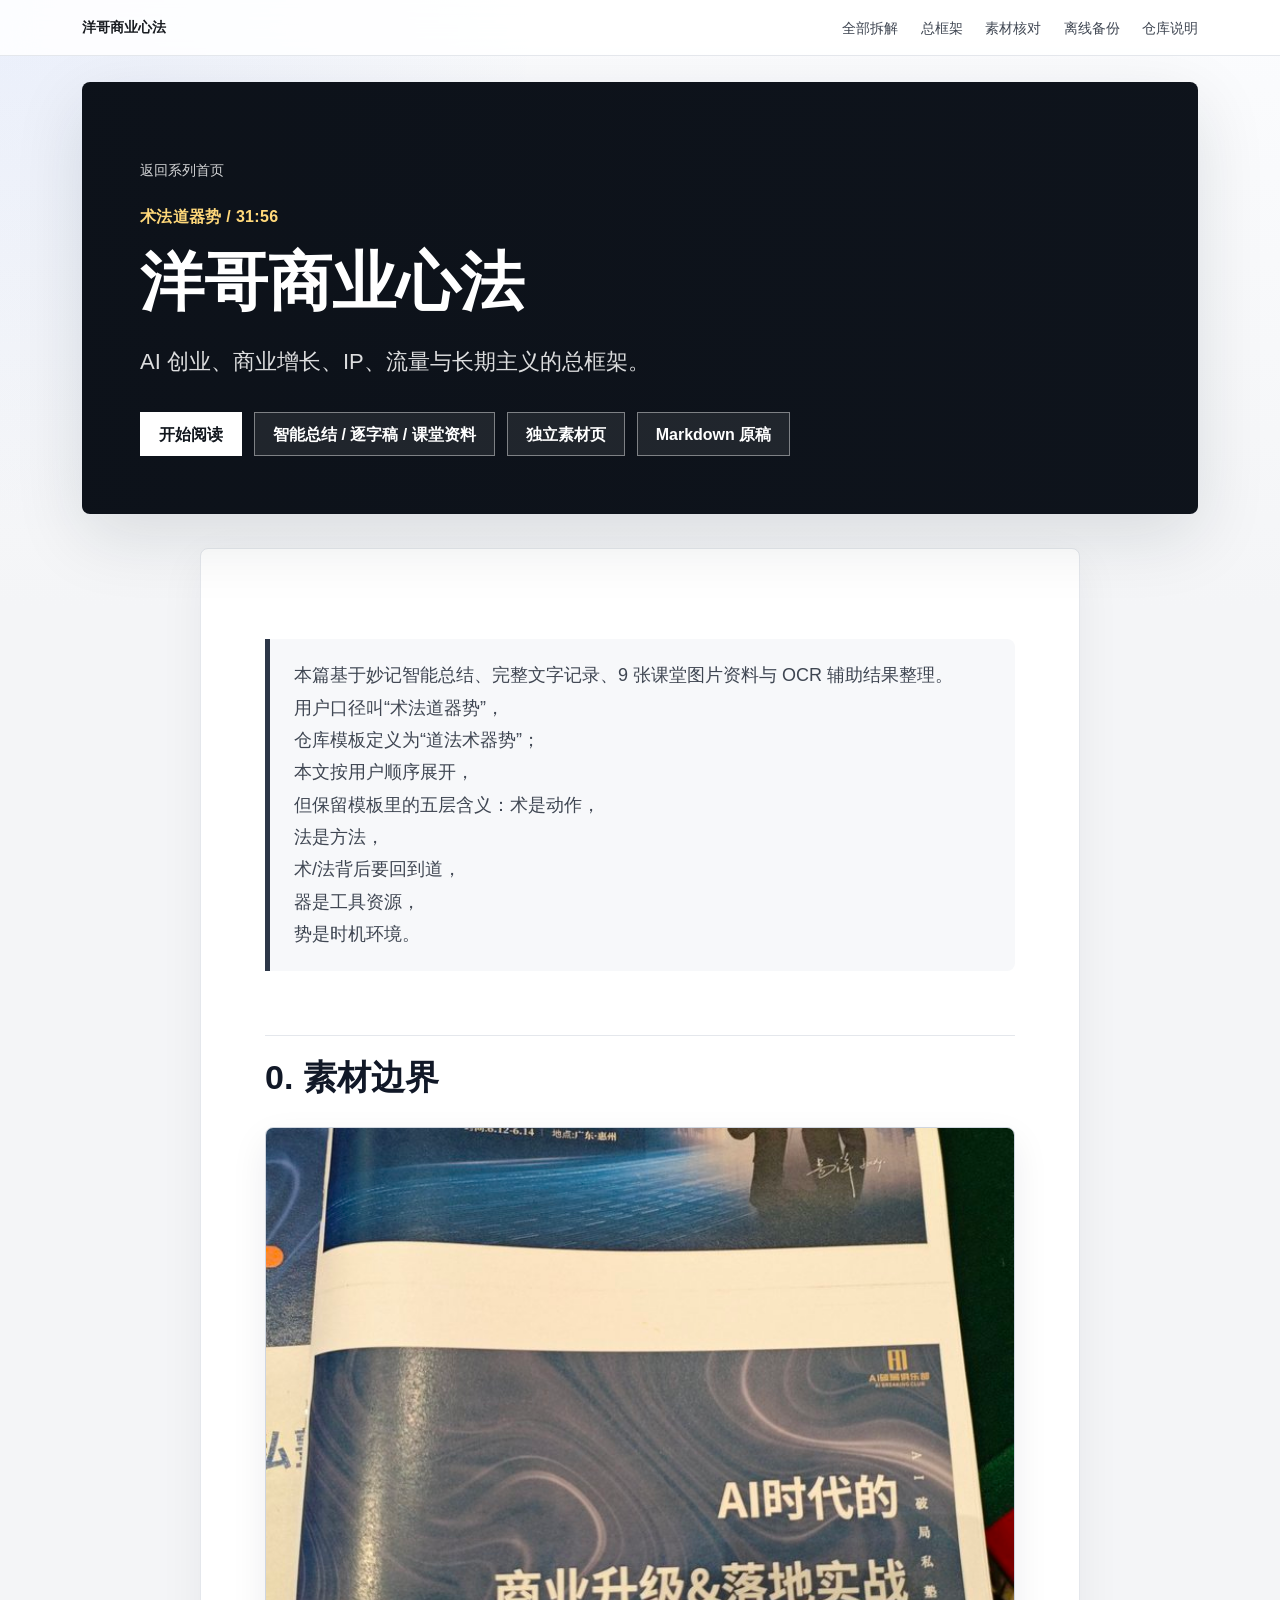
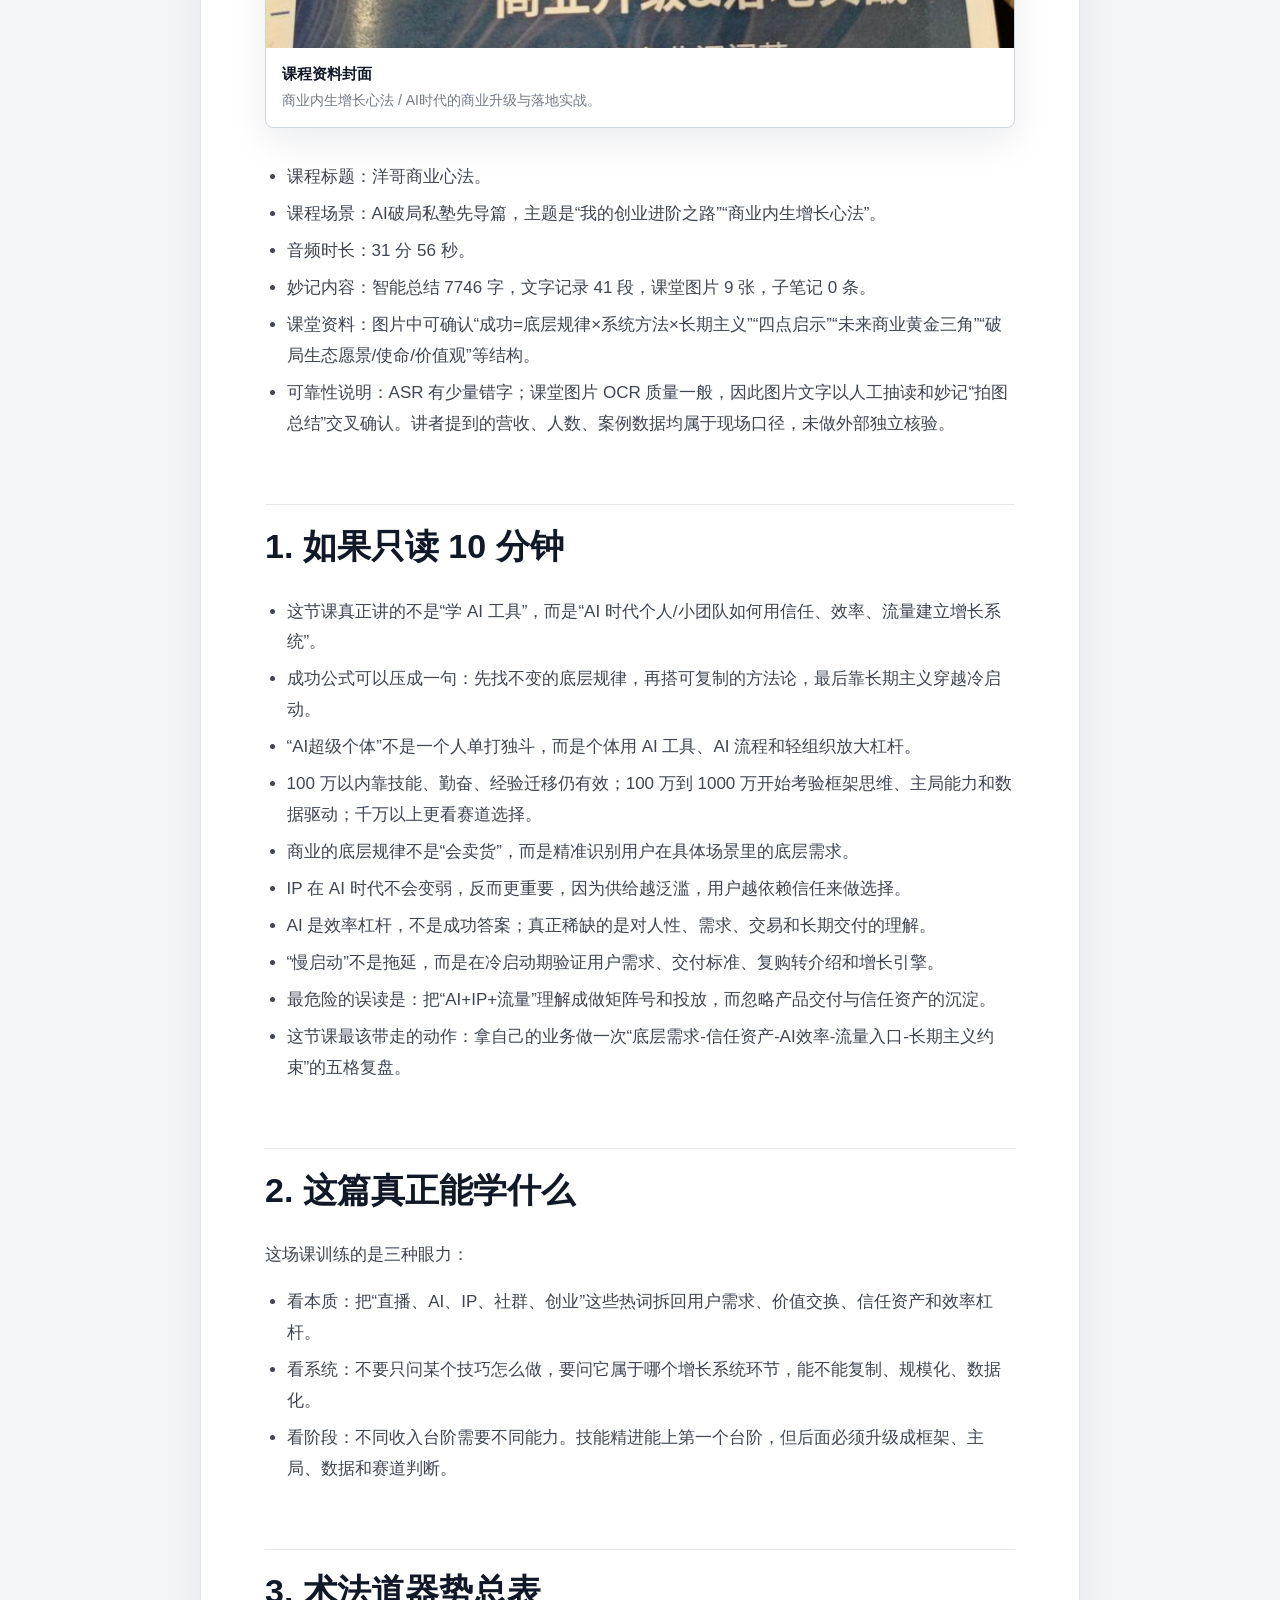
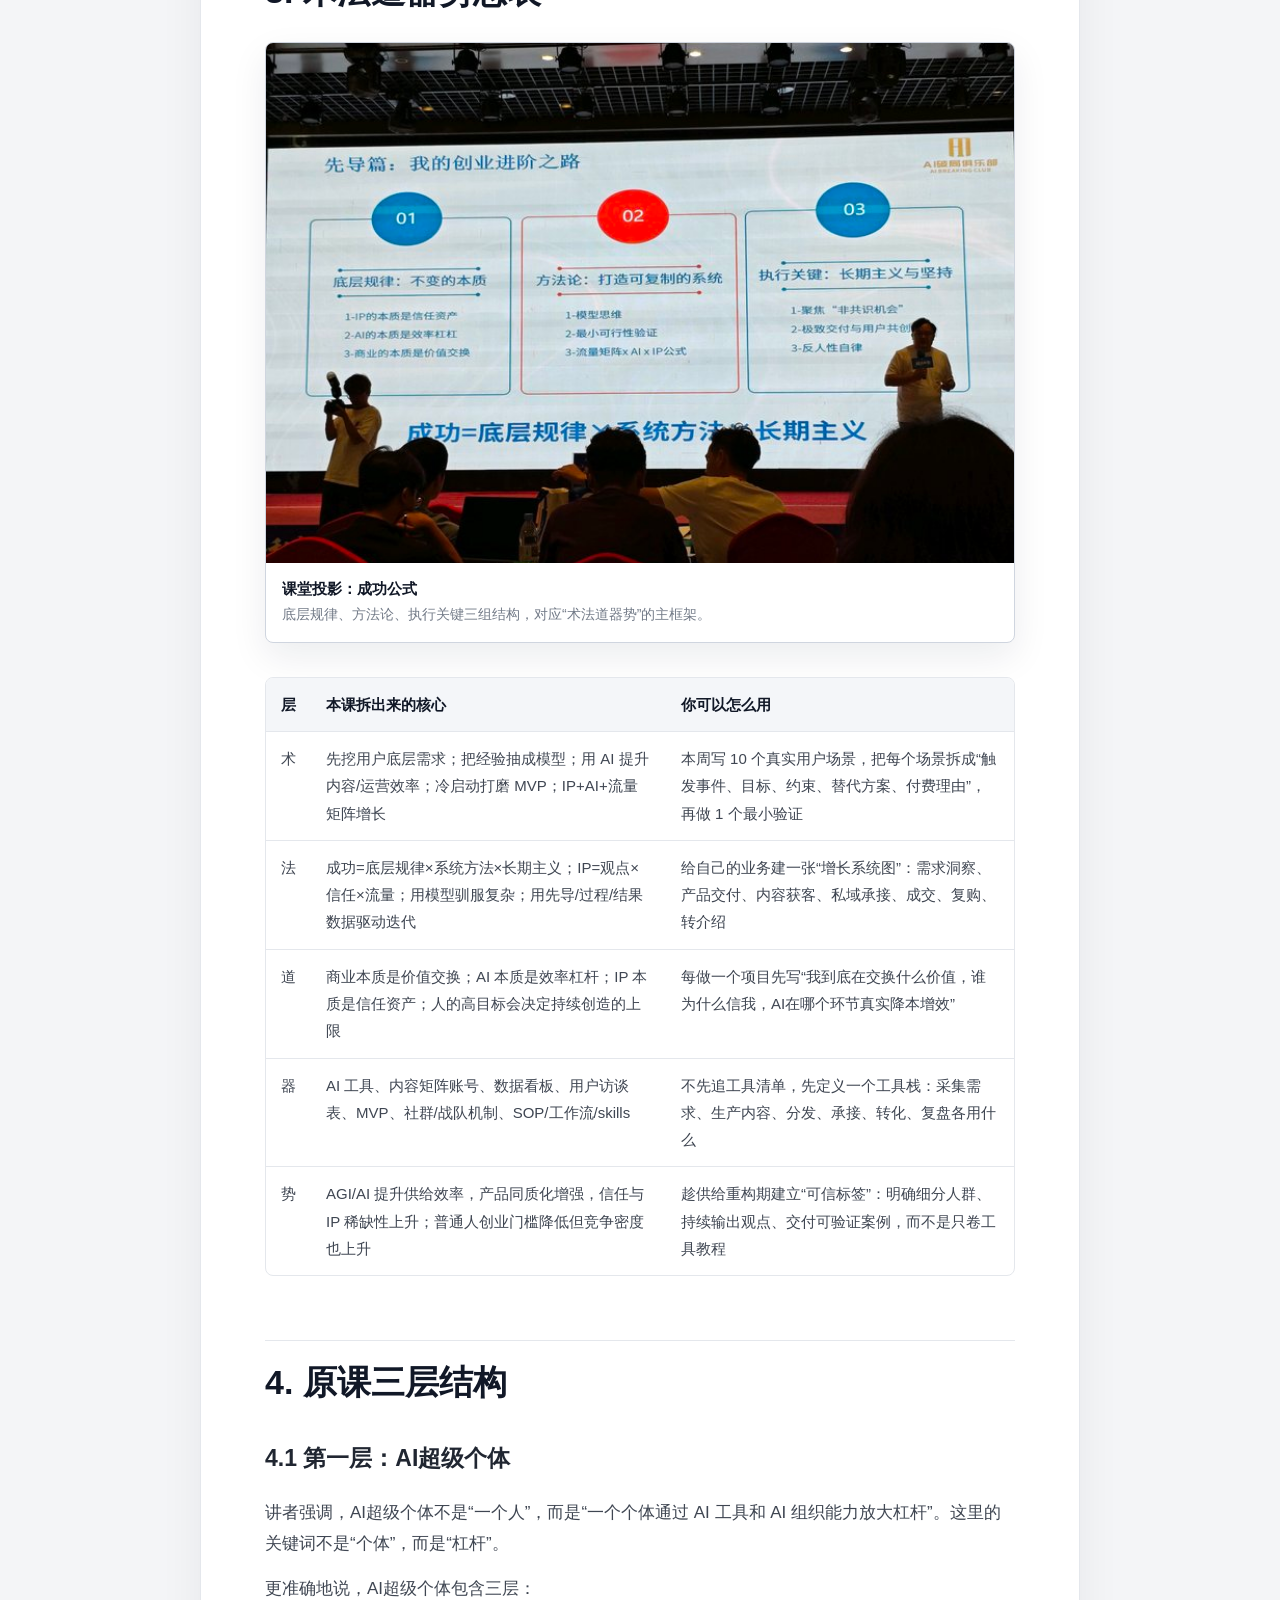
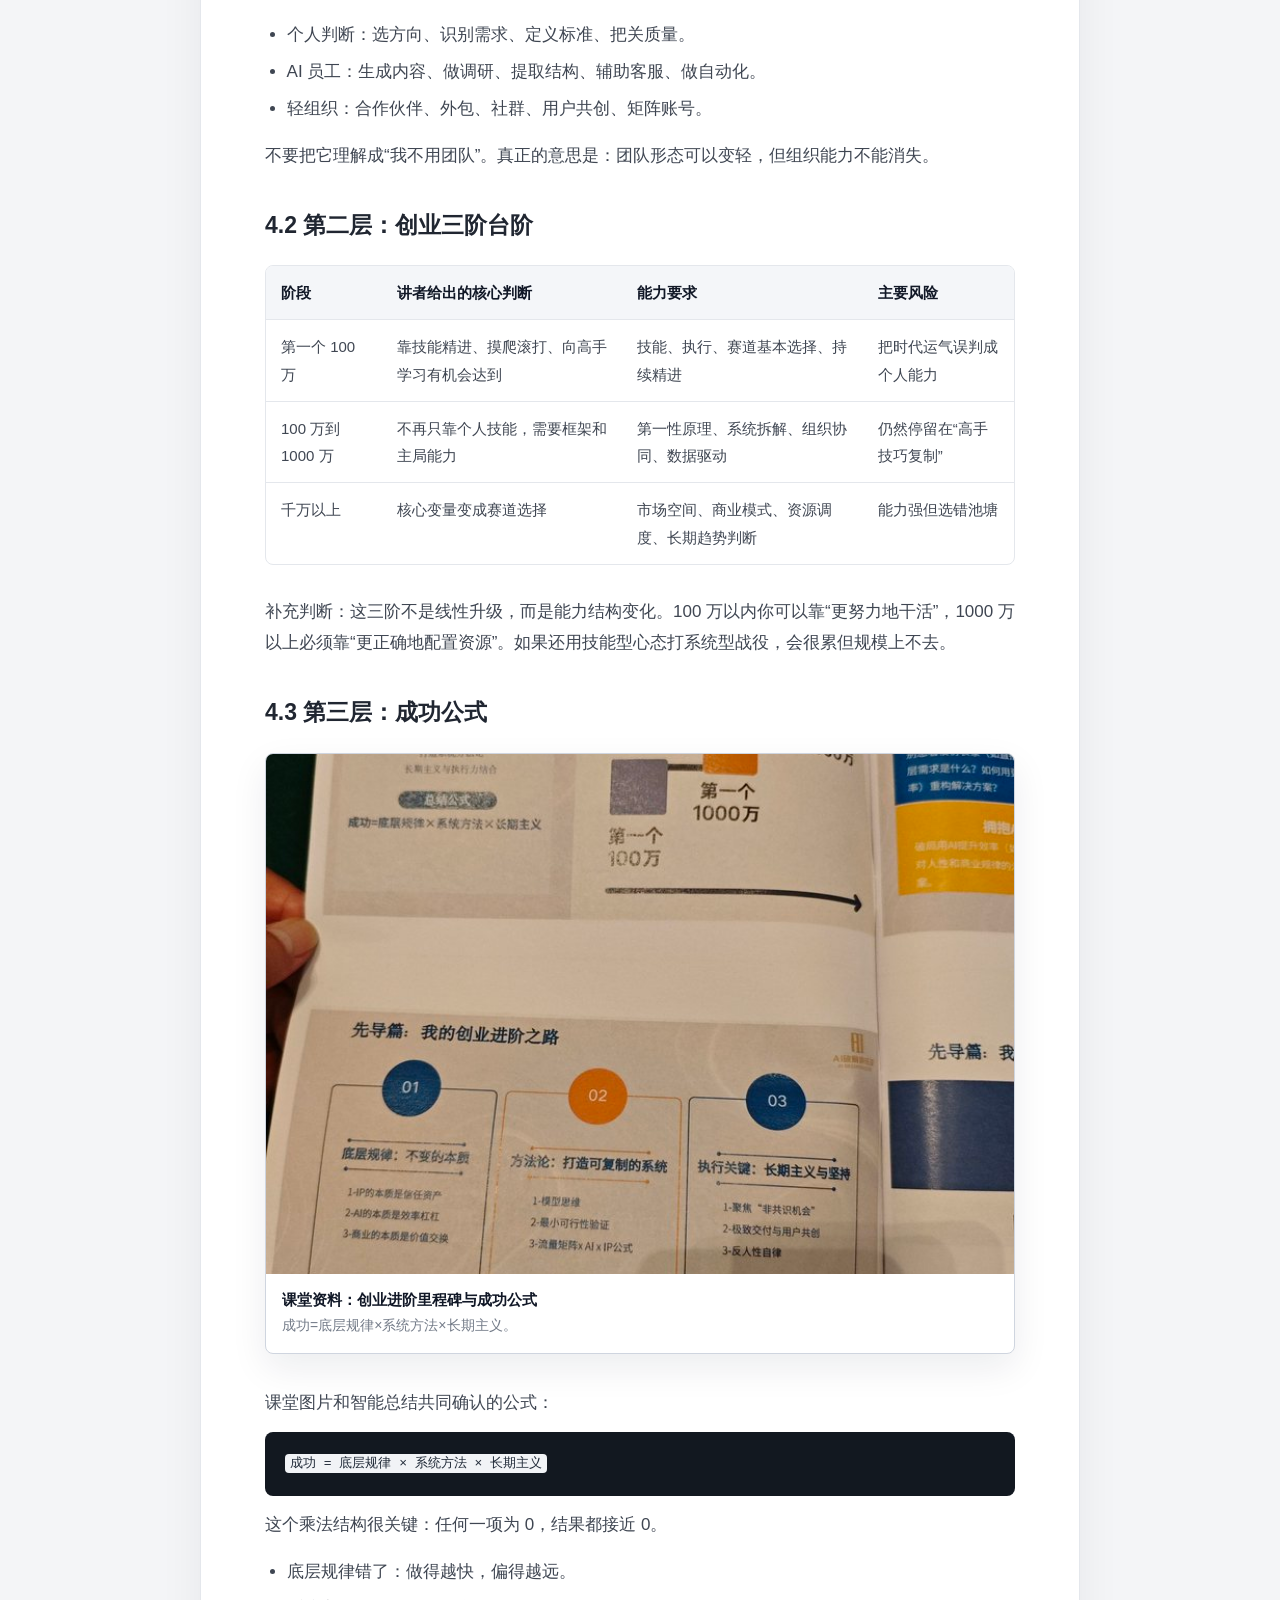
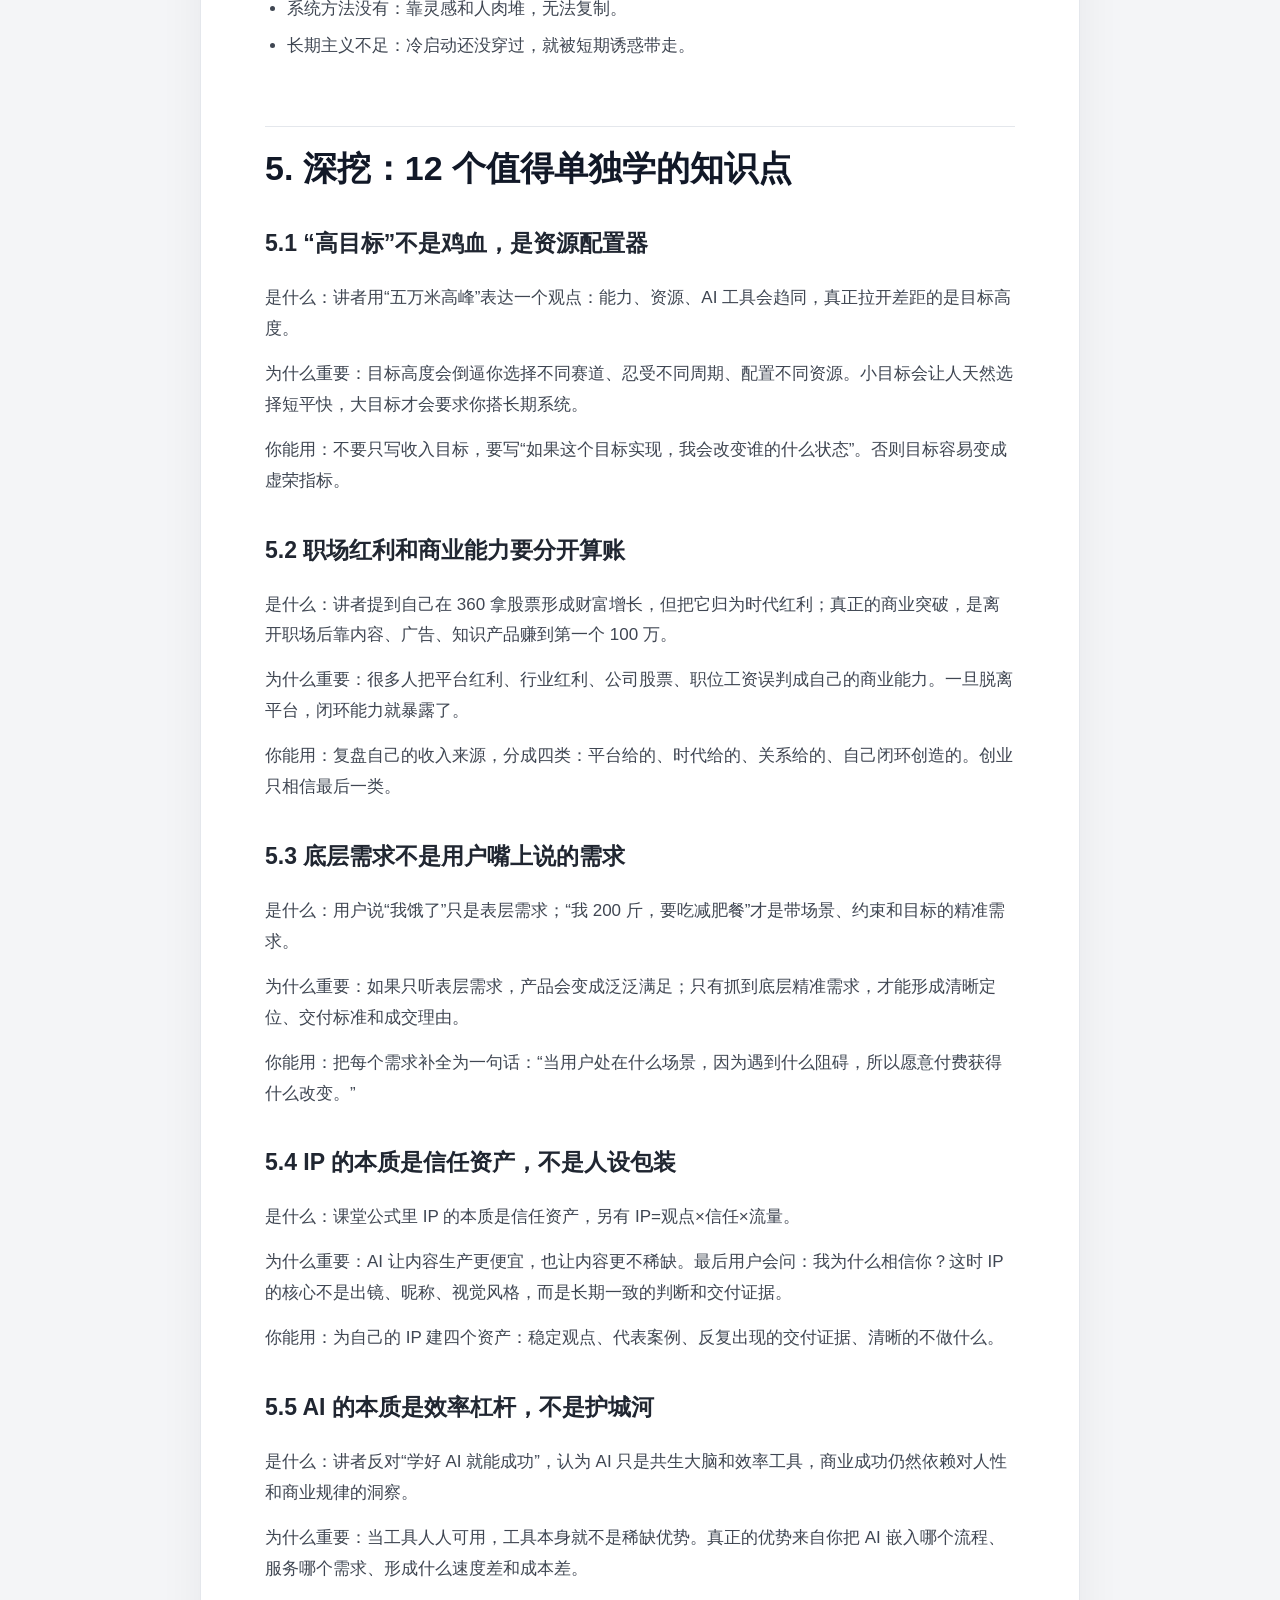
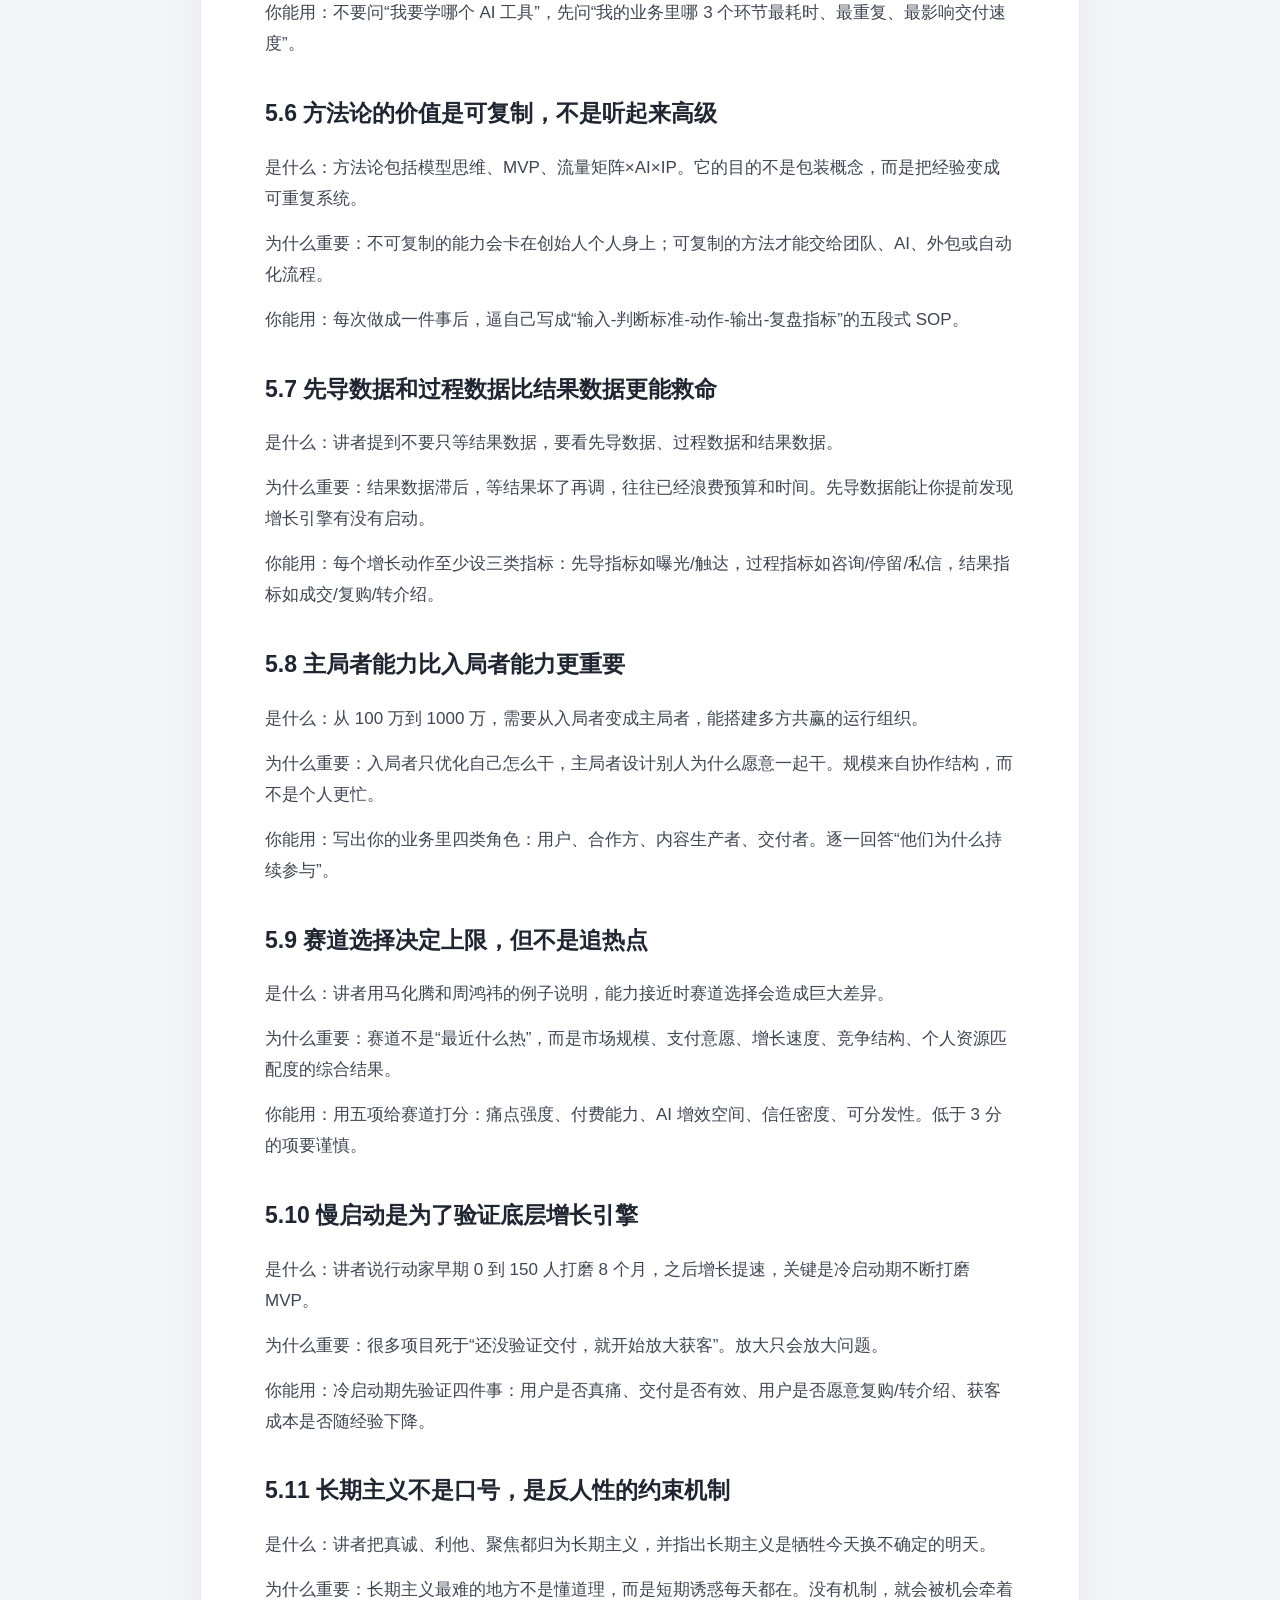
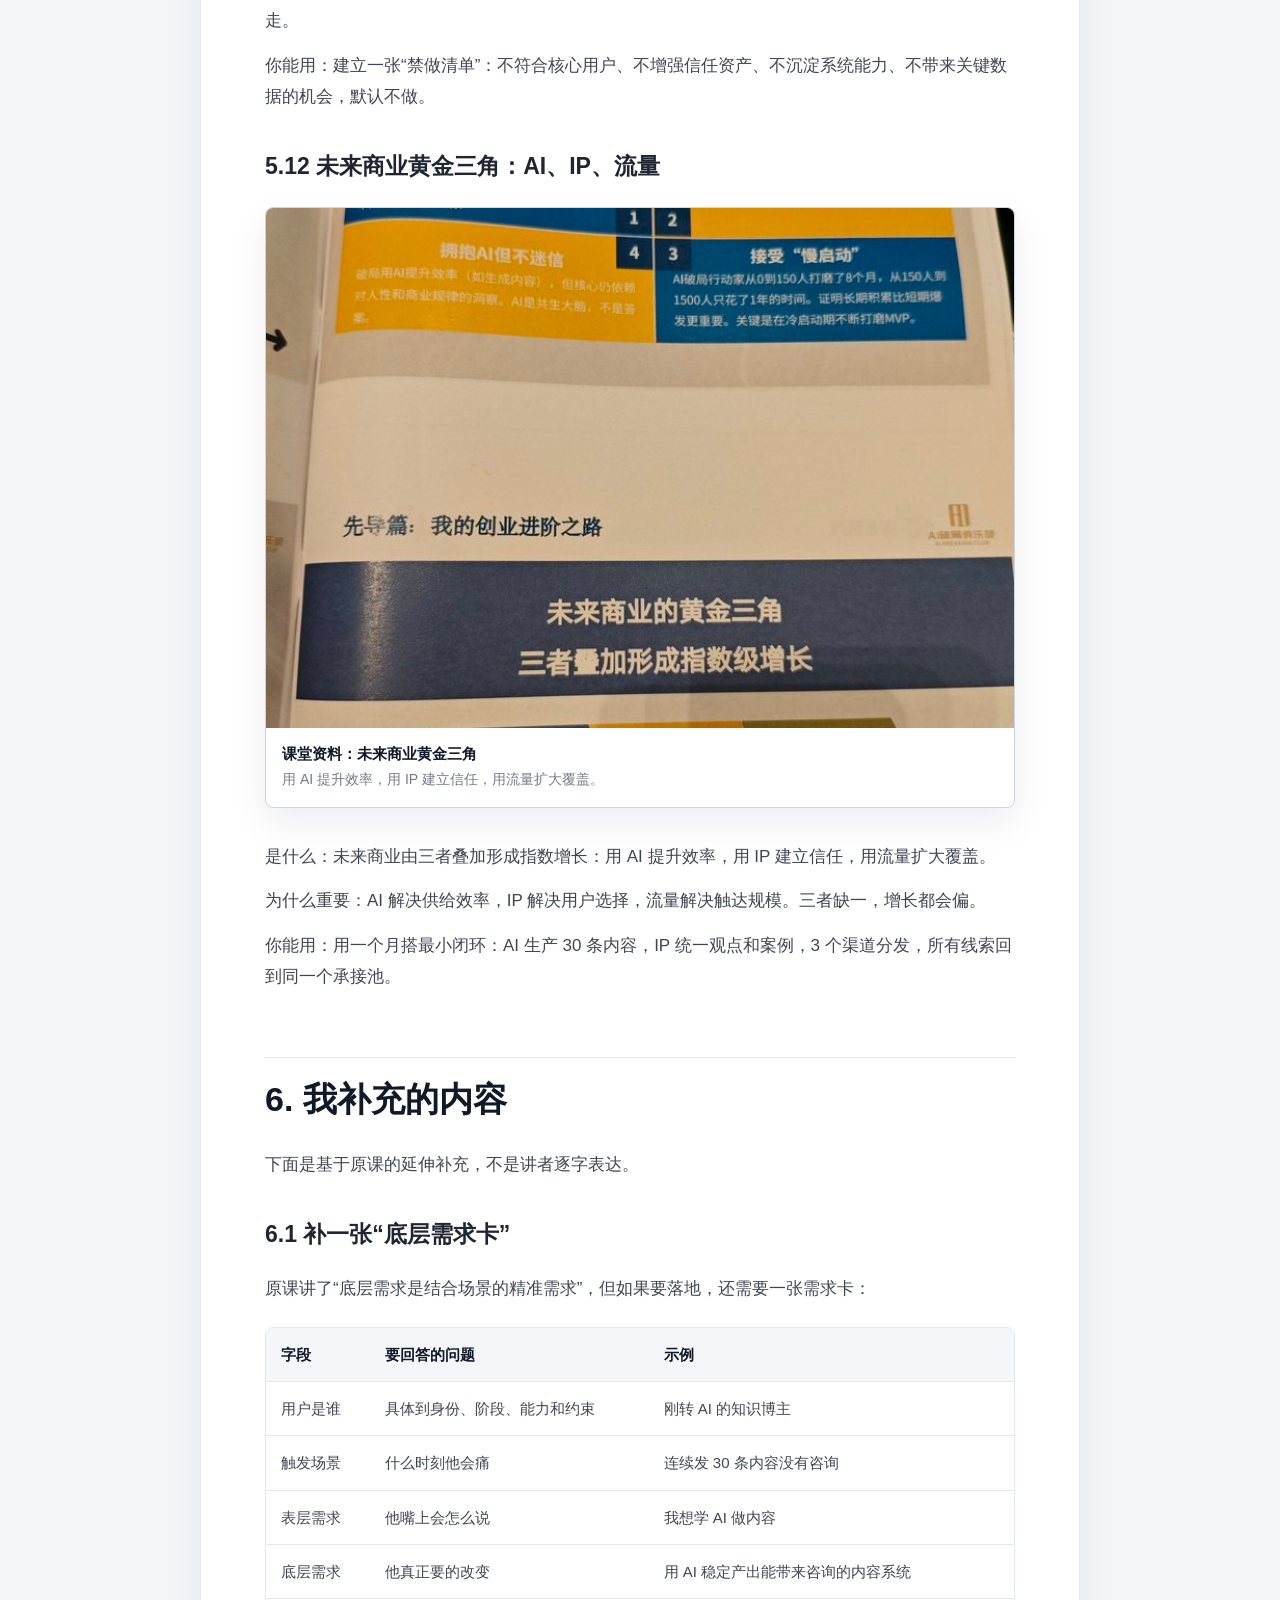
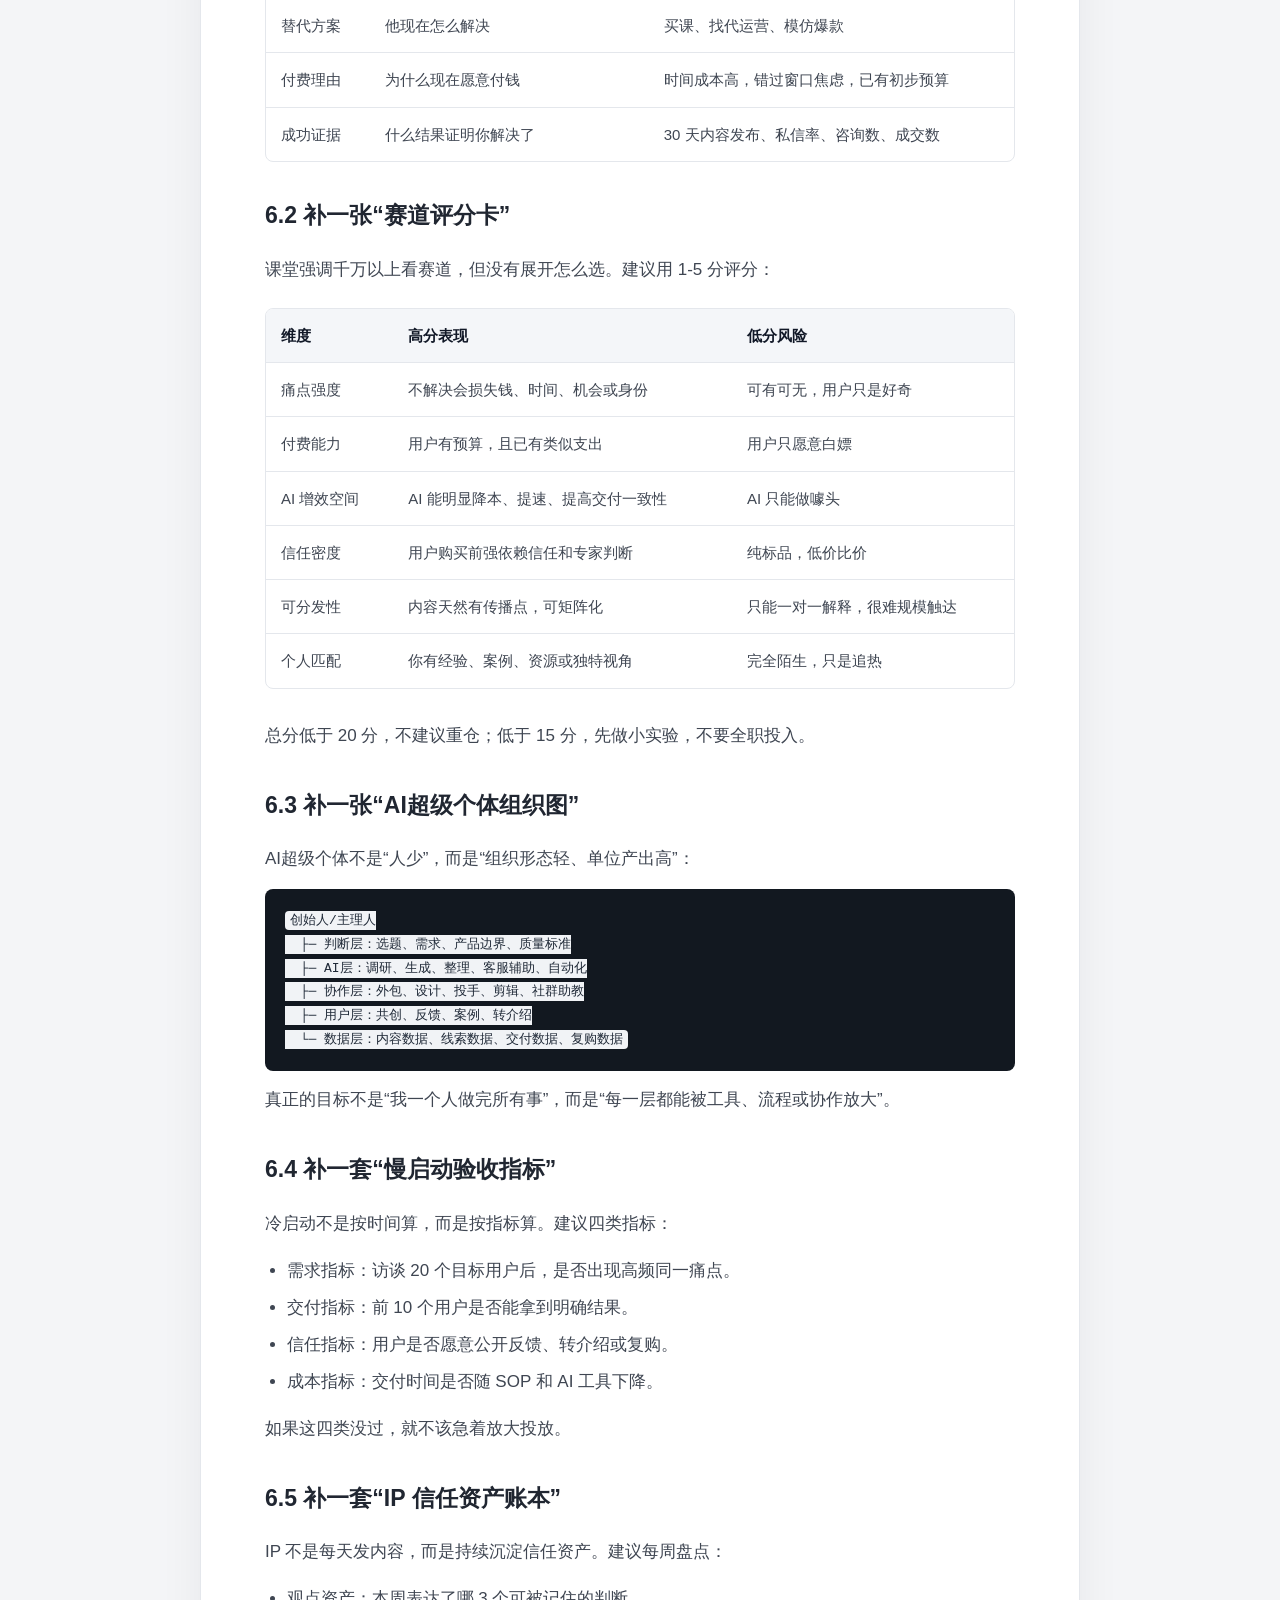
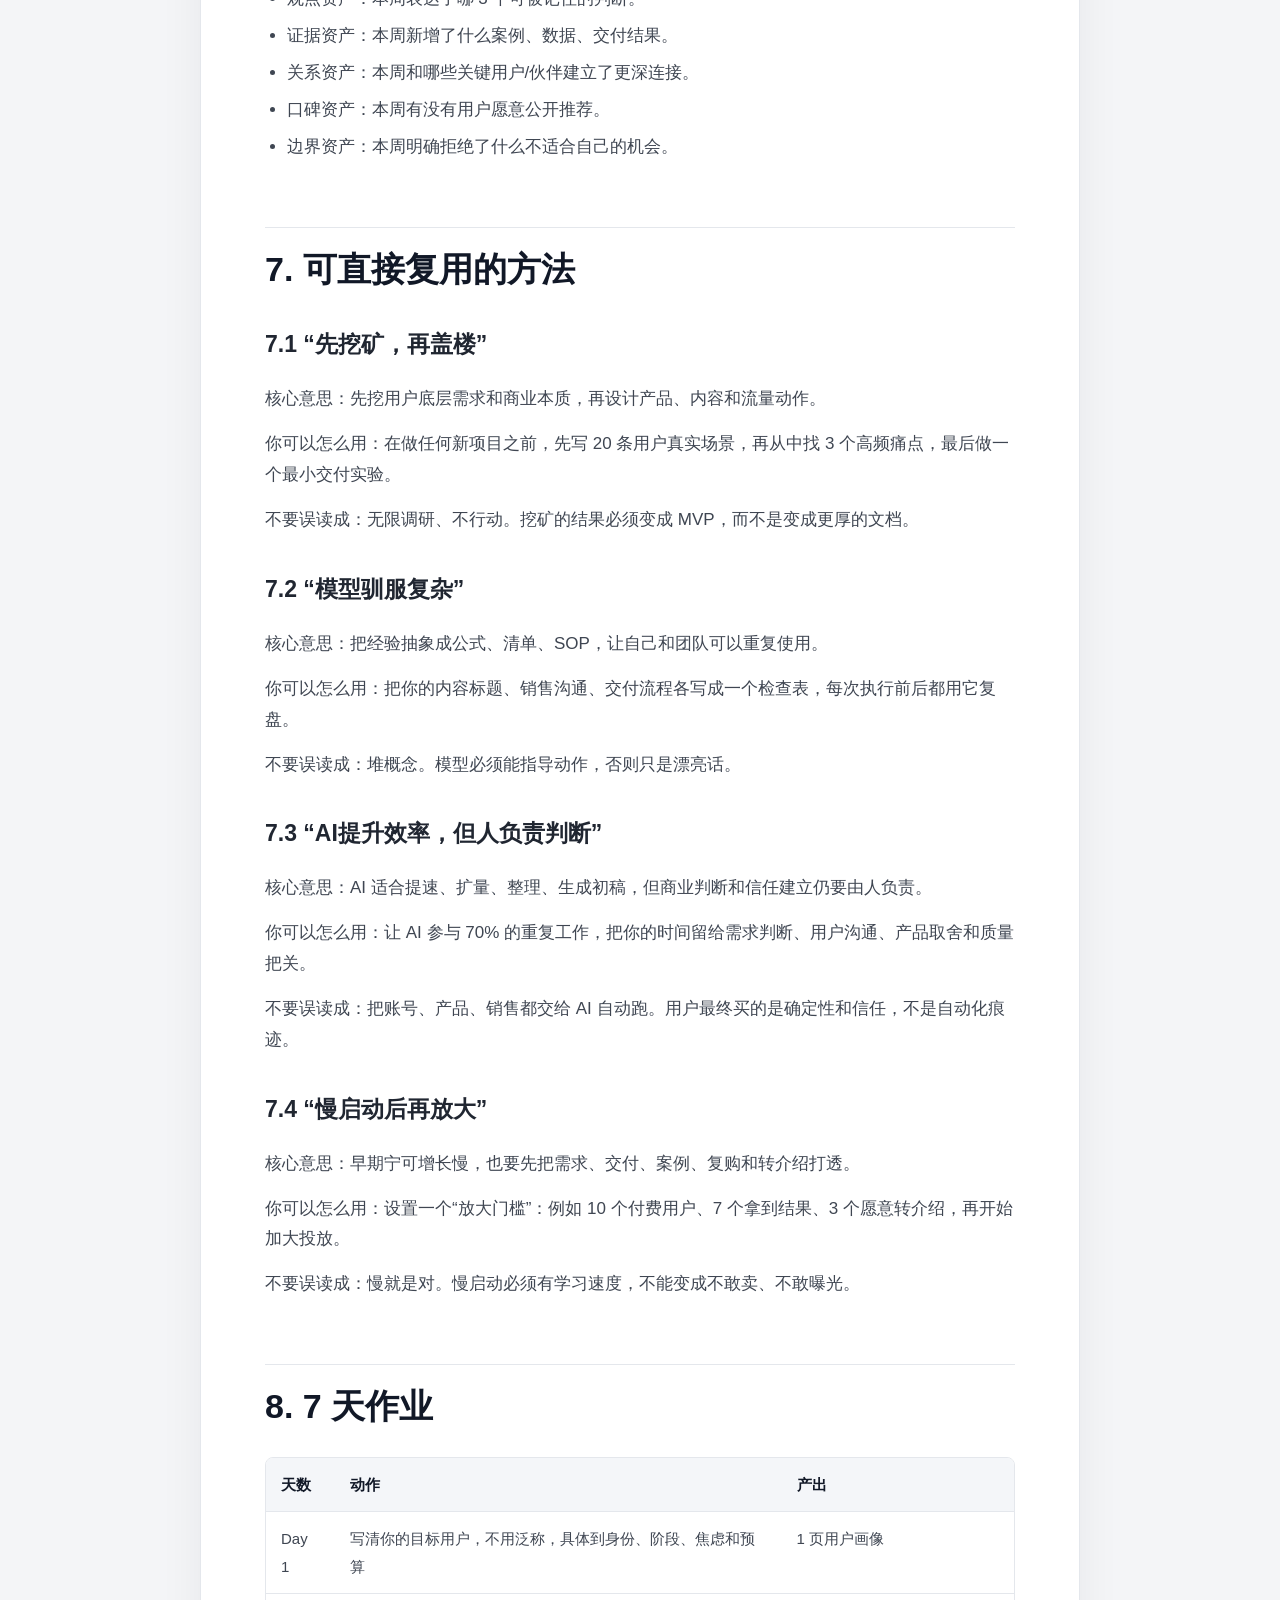
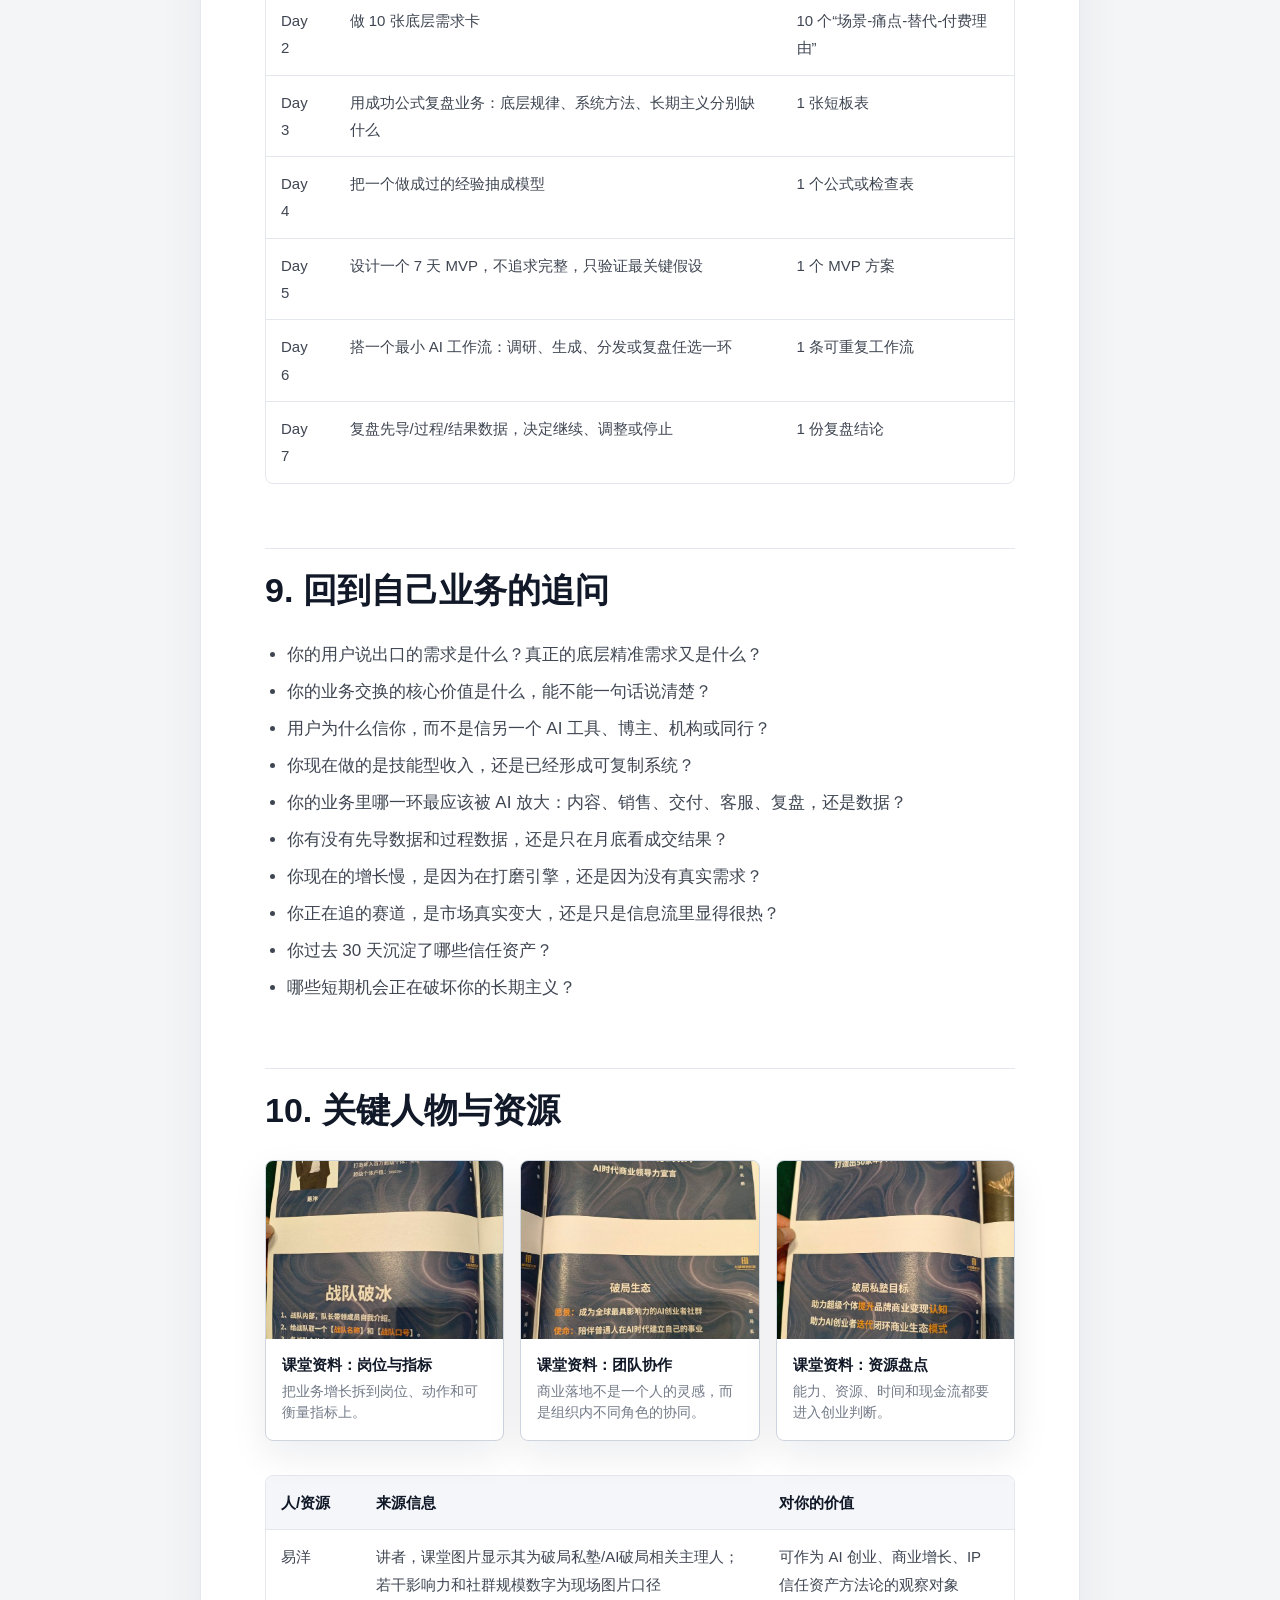
==== commit 2c018f1d: "Add static GET note archive" ====
--- a/notes/1912868579112712840/index.html
+++ b/notes/1912868579112712840/index.html
@@ -15,6 +15,7 @@
         <a href="../../index.html#notes">全部拆解</a>
         <a href="../../index.html#framework">总框架</a>
         <a href="../../audit.html">素材核对</a>
+        <a href="../../archive.html">离线备份</a>
         <a href="../../README.md">仓库说明</a>
       </div>
     </nav>
--- a/styles.css
+++ b/styles.css
@@ -336,6 +336,96 @@
   border-top: 2px solid var(--accent);
 }
 
+.archive-content {
+  max-width: 1020px;
+}
+
+.archive-toc {
+  display: grid;
+  grid-template-columns: repeat(auto-fit, minmax(230px, 1fr));
+  gap: 10px;
+  margin: 18px 0 34px;
+}
+
+.archive-toc-item {
+  display: grid;
+  gap: 5px;
+  padding: 14px 16px;
+  border: 1px solid var(--line);
+  border-radius: 8px;
+  background: #fbfcfe;
+  color: var(--ink);
+  text-decoration: none;
+}
+
+.archive-toc-item:hover {
+  border-color: var(--line-strong);
+}
+
+.archive-toc-item span {
+  color: var(--warm);
+  font-size: 13px;
+  font-weight: 850;
+}
+
+.archive-toc-item small {
+  color: var(--muted);
+  line-height: 1.55;
+}
+
+.archive-note {
+  margin-top: 20px;
+  border: 1px solid var(--line);
+  border-radius: 8px;
+  background: #fff;
+  overflow: hidden;
+}
+
+.archive-note summary {
+  display: grid;
+  grid-template-columns: auto minmax(0, 1fr);
+  gap: 4px 12px;
+  align-items: center;
+  cursor: pointer;
+  padding: 18px 20px;
+  background: #f7f8fa;
+}
+
+.archive-note summary span {
+  grid-row: span 2;
+  color: var(--warm);
+  font-weight: 850;
+}
+
+.archive-note summary strong {
+  background: none;
+}
+
+.archive-note summary small {
+  color: var(--muted);
+  font-size: 13px;
+}
+
+.archive-note-body {
+  padding: 6px clamp(18px, 4vw, 38px) 34px;
+}
+
+.archive-note-meta {
+  display: flex;
+  flex-wrap: wrap;
+  gap: 10px;
+  margin: 22px 0 8px;
+}
+
+.archive-note-meta a {
+  padding: 6px 10px;
+  border: 1px solid var(--line);
+  border-radius: 6px;
+  color: var(--accent-ink);
+  text-decoration: none;
+  font-size: 14px;
+}
+
 .content h1 {
   font-size: clamp(34px, 5vw, 52px);
   line-height: 1.12;
